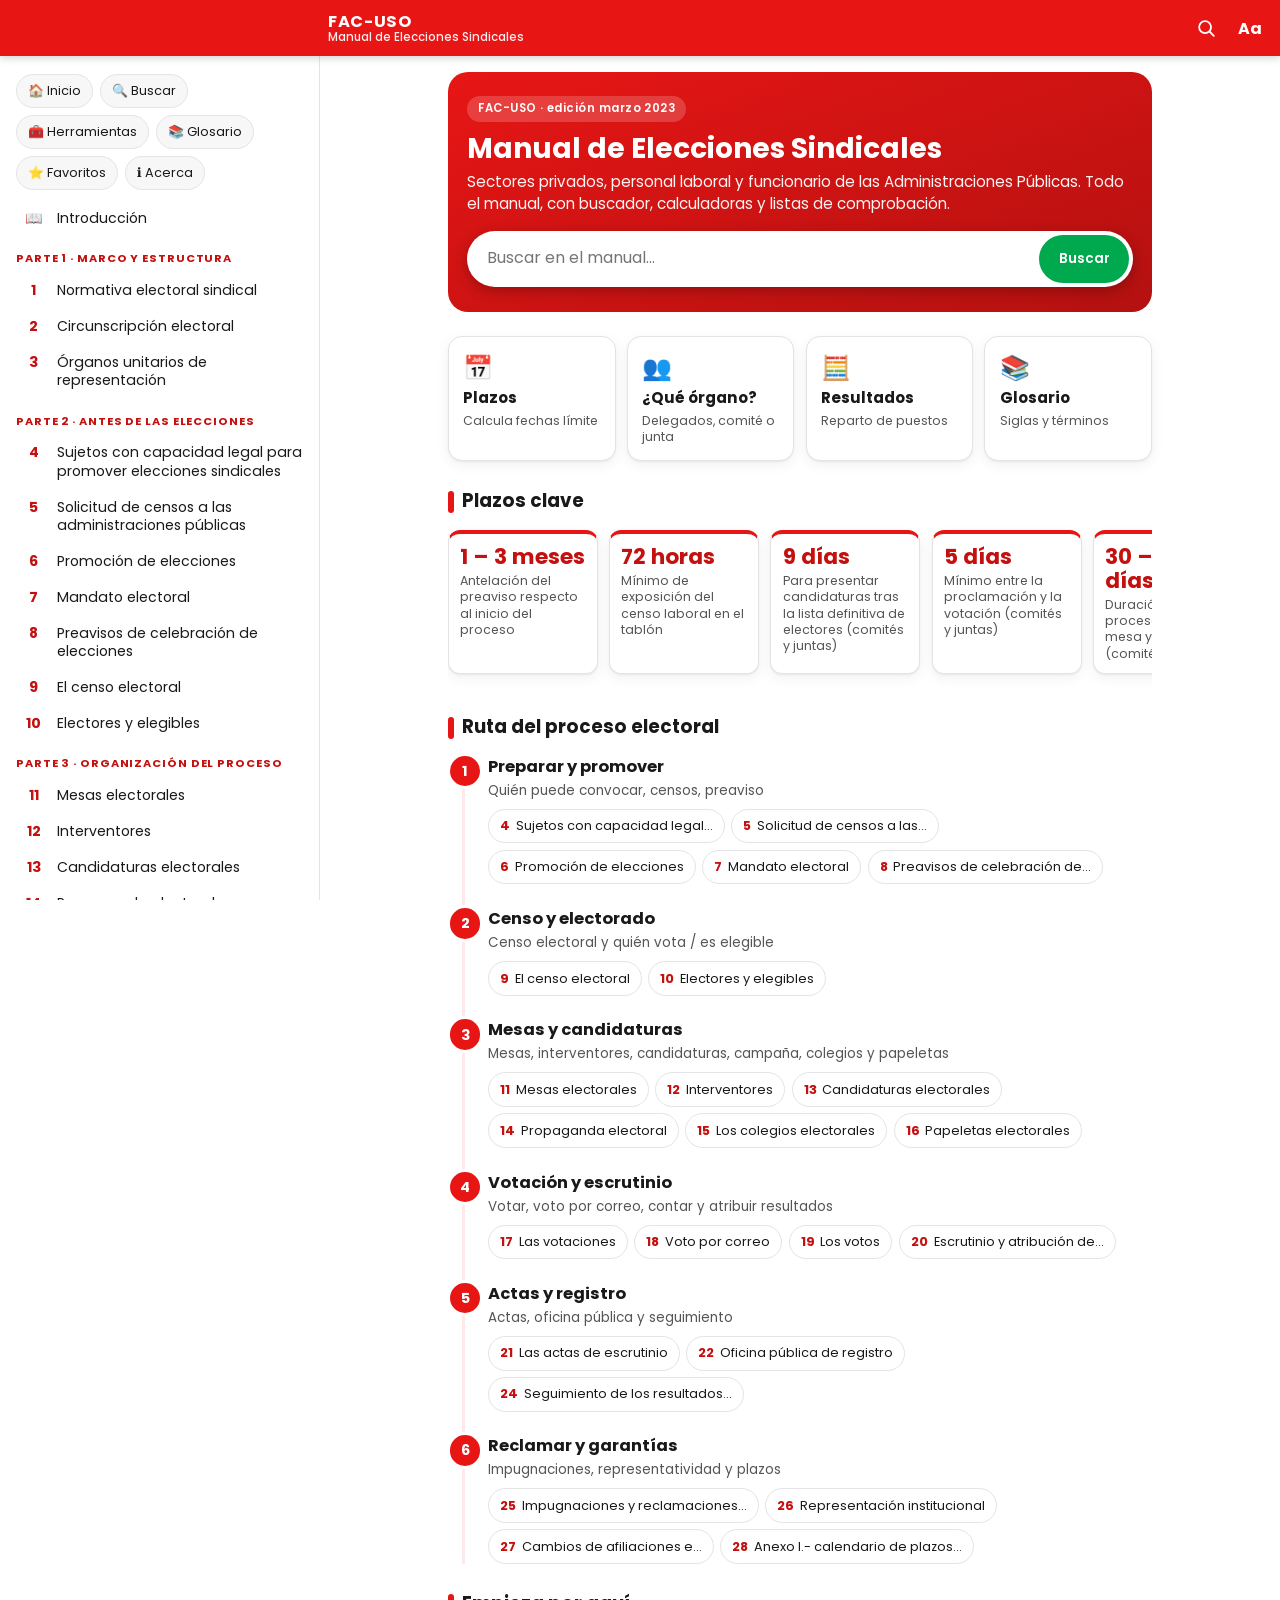
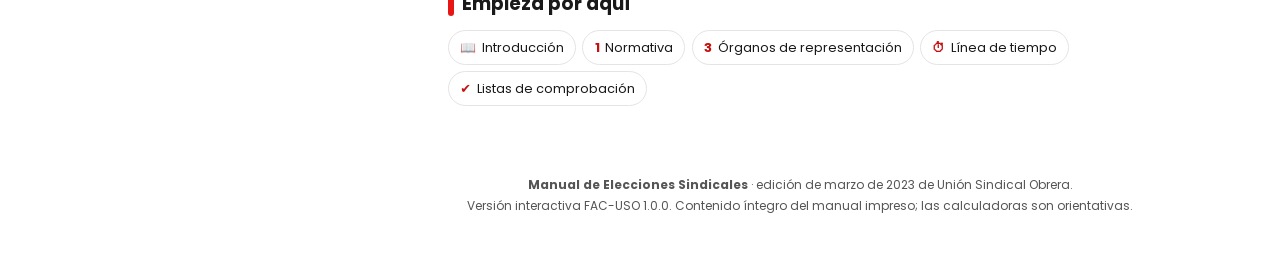
==== docs/index.html @ 2c82633e "Manual interactivo de elecciones sindicales (FAC-USO) Versión web móvil-primero y sin conexión del m" ====
<!doctype html>
<html lang="es" data-tema="auto">
<head>
<meta charset="utf-8">
<meta name="viewport" content="width=device-width, initial-scale=1, viewport-fit=cover">
<title>Manual de Elecciones Sindicales · FAC-USO</title>
<meta name="description" content="Manual interactivo de elecciones sindicales (sector privado, personal laboral y funcionario): consulta, buscador, calculadoras de plazos y de resultados.">
<meta name="theme-color" content="#E71615">
<link rel="manifest" href="manifest.webmanifest"><link rel="icon" href="icons/icono-192.png"><link rel="apple-touch-icon" href="icons/icono-192.png">
<link rel="stylesheet" href="assets/estilos.css">
</head>
<body data-colectivo="todos">
<a class="saltar" href="#principal">Saltar al contenido</a>
<div id="progreso" aria-hidden="true"></div>

<header id="barra">
  <button id="b-menu" class="ib" aria-label="Abrir índice" aria-expanded="false">
    <svg viewBox="0 0 24 24" width="24" height="24" aria-hidden="true"><path d="M4 6h16M4 12h16M4 18h16" stroke="currentColor" stroke-width="2" stroke-linecap="round" fill="none"/></svg>
  </button>
  <a id="marca" href="#/" aria-label="Inicio">
    <span class="marca-fac">FAC-USO</span>
    <span class="marca-t">Manual de Elecciones Sindicales</span>
  </a>
  <div class="barra-acc">
    <button id="b-buscar" class="ib" aria-label="Buscar"><svg viewBox="0 0 24 24" width="22" height="22" aria-hidden="true"><circle cx="11" cy="11" r="6.5" stroke="currentColor" stroke-width="2" fill="none"/><path d="M16 16l4.5 4.5" stroke="currentColor" stroke-width="2" stroke-linecap="round"/></svg></button>
    <button id="b-ajustes" class="ib" aria-label="Ajustes de lectura" aria-expanded="false"><span class="aa">Aa</span></button>
  </div>
</header>

<div id="ajustes" class="panel-aj" hidden>
  <div class="fila"><span>Tamaño de letra</span>
    <div class="grupo"><button id="a-menos" aria-label="Reducir letra">A−</button><button id="a-mas" aria-label="Aumentar letra">A+</button></div></div>
  <div class="fila"><span>Tema</span>
    <div class="grupo" role="group" aria-label="Tema">
      <button data-tema="auto">Auto</button><button data-tema="claro">Claro</button><button data-tema="oscuro">Oscuro</button></div></div>
  <div class="fila"><span>Mi colectivo</span>
    <div class="grupo col" role="group" aria-label="Colectivo">
      <button data-col="todos">Todos</button><button data-col="priv">Empresa y laboral</button><button data-col="pub">Funcionariado</button></div></div>
  <p class="nota-aj">El filtro de colectivo es orientativo: oculta los apartados marcados expresamente para el otro colectivo.</p>
</div>

<div id="velo" hidden></div>
<nav id="menu" aria-label="Índice del manual"><div id="menu-int"></div></nav>

<main id="principal" tabindex="-1">
  <div id="aviso-filtro" class="aviso-filtro" hidden></div>
  <section class="vista" id="v-inicio" hidden></section>
  <section class="vista" id="v-indice" hidden></section>
  <section class="vista" id="v-herramientas" hidden></section>
  <section class="vista" id="v-buscar" hidden></section>
  <section class="vista" id="v-favoritos" hidden></section>
  <section class="vista" id="v-glosario" hidden></section>
  <section class="vista" id="v-acerca" hidden>
    <div class="vista-cab"><h1>Acerca del manual</h1></div>
    <div class="caja creditos"><h1>Créditos</h1>
<p><strong>Manual de Elecciones Sindicales</strong> — Sectores privados, personal laboral y funcionario de las Administraciones Públicas.</p>
<p><strong>Edita:</strong> Unión Sindical Obrera · C/ Príncipe de Vergara, 13 - 7º · 28001 Madrid · uso@uso.es · elecciones@uso.es</p>
<p><strong>Elaborado por:</strong> Asesoría Jurídica Confederal, Oficina Electoral Confederal y Secretaría de Acción Sindical y Empleo.</p>
<p><strong>Diseño y maquetación:</strong> Maite Rozas Rodríguez.</p>
<p><strong>Impresión:</strong> © 2VF Publicidad, 1995 - 2023 · 918 084 000 · Juan de la Cierva, 2 (Nave 17) · P. I. Rompecubas · 28341 Valdemoro (Madrid)</p>
<p><strong>ISBN:</strong> 978-84-09-13293-5 · Marzo 2023 · www.uso.es</p>
</div>
    <div id="acerca-extra"></div>
  </section>
  <div id="v-capitulos">
<article class="cap" id="c-0" data-cap="0" hidden>
<header class="cap-cab"><div class="cap-num" aria-hidden="true">★</div><div><p class="cap-parte" data-parte></p><h1 class="cap-titulo" id="t-0" tabindex="-1">Introducción</h1></div></header>
<div class="cap-cuerpo">

<p>Las elecciones sindicales son un objetivo prioritario que, junto con la tensión afiliativa, suponen la base de la acción sindical, la estructura y la fundamentación de nuestro modelo sindical. El derecho básico de la participación de los trabajadores y las trabajadoras en la empresa o en la administración, a través de la representación unitaria (delegados y delegadas de personal) y de la presencia de órganos representativos del conjunto de los trabajadores, elegidos mediante un procedimiento democrático y con sufragio libre, forma parte indisoluble del contenido esencial de la libertad sindical reconocida por nuestro ordenamiento jurídico.</p>
<p>Es fundamental no olvidar que, aunque sea un derecho básico, es también un logro reciente conseguido tras múltiples luchas y costes laborales, personales, económicos y sociales. Por desgracia, los retrocesos en derechos laborales y sociales sufridos en los últimos años, nos deben servir de aprendizaje para no concebir los que tenemos como dados sino que hay que luchar por ellos día tras día. Por ello, hoy más que nunca hay que animar a la participación en las elecciones sindicales a los compañeros y compañeras, para reforzar la lucha colectiva por los derechos laborales de todos y todas.</p>
<p>Desde USO continuamos denunciando las deficiencias en la normativa en materia de elecciones sindicales, que favorece a unos sindicatos en perjuicio del resto de organizaciones, entre ellas USO, y que impide la participación en igualdad de condiciones en los procesos electorales. Hay que recordar, que el origen de esta situación es el sistema de representación sindical que estableció la Ley Orgánica 11/1985, de 2 de Agosto, de Libertad Sindical. Esta ley favorece a los dos sindicatos mayoritarios a nivel estatal (CC.OO. y UGT) y a los sindicatos de ámbito exclusivamente autonómico (CIG y ELA), otorgándoles una serie de prerrogativas y privilegios, tanto en el ámbito de la participación institucional como en los aspectos relativos a la negociación colectiva y a la promoción electoral, en claro detrimento de otras organizaciones sindicales, como la Unión Sindical Obrera.</p>
<p>Ante esta situación objetiva de evidente desigualdad, nuestro esfuerzo y trabajo debe estar orientado a conseguir mayores cotas de representación, demostrando a los trabajadores y trabajadoras que otro modelo sindical existe y es posible día a día gracias a su participación y compromiso formando parte de las candidaturas de USO.</p>
<p>En nuestra actuación, además de intentar conseguir el mayor número de delegados para incrementar legítimamente la fuerza y representatividad del sindicato, es imprescindible que afrontemos las elecciones con el mayor grado de responsabilidad y limpieza, dejando claro que USO no respalda, ni consiente, el fraude electoral: el único responsable de cualquier irregularidad o fraude es la persona que lo comete y no puede hacerlo en nombre de USO.</p>
<p>El presente manual, elaborado por la Secretaría de Acción Sindical y Empleo, la Oficina Electoral Confederal y la Asesoría Jurídica Confederal, integra en un solo documento la normativa que regula el desarrollo del proceso de elecciones sindicales para trabajadores y trabajadoras del sector privado y del sector público, aunque el grueso de estos últimos -personal funcionario y estatutario- estén afectados por una normativa específica. Nuestra intención es que sea una herramienta práctica de formación y consulta para que los compañeros y compañeras que vayan a participar en los procesos electorales como agentes electorales, lo hagan con las máximas garantías. Además de este manual, tienen a su disposición las herramientas de la app de USO así como los formularios de apoyo y recopilación de jurisprudencia que pueden encontrar en la web confederal, junto a las circulares y el asesoramiento que facilita la Oficina Electoral Confederal.</p>

</div></article>
<article class="cap" id="c-1" data-cap="1" hidden>
<header class="cap-cab"><div class="cap-num" aria-hidden="true">1</div><div><p class="cap-parte" data-parte></p><h1 class="cap-titulo" id="t-1" tabindex="-1">Normativa electoral sindical</h1></div></header>
<div class="cap-cuerpo">

<h2 id="s-1-1">1.1. La normativa electoral sindical se basa en los siguientes textos legales:</h2>
<h3 data-aud="priv">A) Sectores privados y personal laboral de las administraciones públicas</h3>
<ul data-aud="priv">
<li>
<p>Real Decreto Legislativo 2/2015, de 23 de octubre, por el que se aprueba el texto refundido de la Ley del Estatuto de los Trabajadores. (E.T.)</p>
</li>
<li>
<p>Ley 36/2011, de 10 de octubre, Ley Reguladora de la Jurisdicción Social (L.R.J.S.)</p>
</li>
<li>
<p>Ley Orgánica 11/1985 de 2 de agosto de Libertad Sindical, texto consolidado el 28 de Julio de 2011 (L.O.L.S.)</p>
</li>
<li>
<p>Real Decreto 1844/1994, de 9 de septiembre. Reglamento de Elecciones a Órganos de Representación de los Trabajadores en la Empresa.</p>
</li>
<li>
<p>Ley Orgánica 5/1985, de 19 de junio de Régimen Electoral General (esta ley se aplica con carácter supletorio).</p>
</li>
<li>
<p>Además para el personal laboral en las Administraciones Públicas:</p>
<ul>
<li>
<p>RD-Legislativo 5/2015, de 30 de octubre, Texto Refundido de la Ley del Estatuto Básico del Empleado Público (T.R.E.B.E.P.).</p>
</li>
<li>
<p>Real Decreto 1846/1994, de 9 de septiembre, por el que se aprueba el Reglamento de elecciones a órganos de representación del personal al servicio de la Administración General del Estado</p>
</li>
<li>
<p>Real Decreto-ley 20/2012, de 13 de julio, de medidas para garantizar la estabilidad presupuestaria y de fomento de la competitividad.</p>
</li>
<li>
<p>Ley 9/1987, de 12 de junio, de Órganos de Representación, Determinación de las condiciones trabajo y Participación del personal al servicio de las Administraciones Públicas ( Artículo 7).</p>
</li>
<li>
<p>Resolución de 22 de enero de 2021, de la Secretaría General de Función Pública, por la que se aprueba y publica el Acuerdo de las Mesas Generales de Negociación de la Administración General del Estado de 16 de diciembre de 2020, por el que se modifica el Acuerdo de 30 de mayo de 2017, sobre asignación de recursos y racionalización de las estructuras de negociación y participación. Este Acuerdo se complementa con el Acuerdo de la Comisión de Seguimiento de 20 de abril de 2022, por el que se adecúa a la nueva reestructuración ministerial, publicado en el BOE el 31 de mayo de 2022.</p>
</li>
</ul>
</li>
</ul>
<h3 data-aud="pub">B) Personal funcionario y estatutario</h3>
<ul data-aud="pub">
<li>
<p>RD-Legislativo 5/2015, de 30 de octubre, Texto Refundido de la Ley del Estatuto Básico del Empleado Público: Fundamentalmente, artículos 39 a 44, Disposición Transitoria Quinta, y Disposición Derogatoria Única. c).</p>
</li>
<li>
<p>Real Decreto-ley 20/2012, de 13 de julio, de medidas para garantizar la estabilidad presupuestaria y de fomento de la competitividad (BOE 14 julio 2012): Artículos 12 y 13, y Disposición Derogatoria Única. 4.b)., modificado por RD-Ley 1/2015, de 27 de febrero (art. 6 modifica el citado art. 12). El TREBEP deroga el apartado 1 del art. 13 del RDL 2012.</p>
</li>
<li>
<p>Ley 9/1987, de 12 de junio, de Órganos de Representación, Determinación de las condiciones trabajo y Participación del personal al servicio de las Administraciones Públicas (BOE 17 junio 1987), modificada por Leyes 7/1990, de 19 de julio (BOE 20 julio 1990), 18/1994, de 30 de junio (BOE 1 julio 1994), y 21/2006, de 20 de junio (BOE 21 junio 2006):</p>
</li>
</ul>
<p data-aud="pub">Artículos vigentes*: 7.3, 7.4, 7.5, 13.2, 13.3, 13.4, 13.5, 13.6, 15, 16, 17, 18, 19, 20, 21, 25, 26, 27, 28 y 29.</p>
<p data-aud="pub">* La Ley 7/2007 (EBEP) derogó la Ley 9/1987, excepto el art. 7, y los artículos 13.2, 13.3, 13.4, 13.5, 13.6, 15, 16, 17, 18, 19, 20, 21, 25, 26, 27, 28 y 29 que se mantienen con carácter de normativa básica en tanto se determine el procedimiento electoral previsto. (Disposición Derogatoria Única. c), en relación con la Disposición Transitoria Quinta, del EBEP). Posteriormente, el RDL 20/2012 (Disposición Derogatoria Única. 4.b), deroga los apartados 1 y 1 y 2 del art. 7 de la Ley 9/1987.</p>
<ul data-aud="pub">
<li>
<p>Resolución de 22 de enero de 2021, de la Secretaría General de Función Pública, por la que se aprueba y publica el Acuerdo de las Mesas Generales de Negociación de la Administración General del Estado de 16 de diciembre de 2020, por el que se modifica el Acuerdo de 30 de mayo de 2017, sobre asignación de recursos y racionalización de las estructuras de negociación y participación. Este Acuerdo se complementa con el Acuerdo de la Comisión de Seguimiento de 20 de abril de 2022, por el que se adecúa a la nueva reestructuración ministerial, publicado en el BOE el 31 de mayo de 2022</p>
</li>
<li>
<p>Real Decreto 1846/1994, de 9 de septiembre, por el que se aprueba el Reglamento de elecciones a órganos de representación del personal al servicio de la Administración General del Estado (BOE 13 septiembre 1994).</p>
</li>
<li>
<p>Orden de 16 de julio de 1998, del Ministerio de Administraciones Públicas, por la que se publican los modelos normalizados de impresos, sobres y papeletas de votación a utilizar en las elecciones a órganos de representación del personal al servicio de las Administración General del Estado (BOE 31 julio de 1998): Modifica y sustituye a la Orden de 27 de julio de 1994, BOE de 8 y 9 de agosto, por la que se regulan, con carácter provisional, los modelos de papeletas de votación, sobres e impresos para las elecciones a órganos de representación del Personal al servicio de la Administración del Estado.</p>
</li>
<li>
<p>Resolución de 21 de agosto de 1998, de la Secretaría de Estado para la Administración Pública, por la que se publican en las restantes lenguas del Estado distintas al castellano los modelos de las papeletas de votación, sobres e impresos electorales para las elecciones a órganos de representación del personal al servicio de la Administración General del Estado (BOE 4 septiembre 1998).</p>
</li>
<li>
<p>Ley Orgánica 11/1985, de 2 de agosto, de Libertad Sindical, texto consolidado el 28 de Julio de 2011.</p>
</li>
<li>
<p>Ley 36/2011, de 10 de Octubre, Ley Reguladora de la Jurisdicción Social (L.R.J.S.)</p>
</li>
<li>
<p>Ley Orgánica 5/1985, de 19 de junio, del Régimen Electoral General (esta Ley se aplica con carácter supletorio).</p>
</li>
</ul>
<h2 data-aud="pub" id="s-1-2">1.2. Regulación actual del procedimiento electoral en administración pública</h2>
<p data-aud="pub">El Estatuto Básico del Empleado Público dispone la aprobación de un reglamento que determine el procedimiento para la elección de las juntas de personal y para la elección de delegados y delegadas de personal, teniendo en cuenta los siguientes criterios generales:</p>
<ul data-aud="pub">
<li>
<p>La elección se realizará mediante sufragio personal, directo, libre y secreto que podrá emitirse por correo o por otros medios telemáticos.</p>
</li>
<li>
<p>Serán electores y elegibles los funcionarios y funcionarias que se encuentren en la situación de servicio activo. No tendrán la consideración de electores ni elegibles los funcionarios y funcionarias que ocupen puestos cuyo nombramiento se efectúe a través de Real Decreto o por Decreto de los Consejos de Gobierno de las comunidades autónomas y de las ciudades de Ceuta y Melilla.</p>
</li>
<li>
<p>Podrán presentar candidaturas las organizaciones sindicales legalmente constituidas o las coaliciones de éstas, y los grupos de electores de una misma unidad electoral, siempre que el número de ellos sea equivalente, al menos, al triple de los miembros a elegir.</p>
</li>
<li>
<p>Las Juntas de Personal se elegirán mediante listas cerradas a través de un sistema proporcional corregido, y los delegados y delegadas de personal mediante listas abiertas y sistema mayoritario.</p>
</li>
<li>
<p>Los órganos electorales serán las mesas electorales que se constituyan para la dirección y desarrollo del procedimiento electoral y las oficinas públicas permanentes para el cómputo y certificación de resultados reguladas en la normativa laboral.</p>
</li>
<li>
<p>Las impugnaciones se tramitarán conforme a un procedimiento arbitral, excepto las reclamaciones contra las denegaciones de inscripción de actas electorales que podrán plantearse directamente ante la jurisdicción social.</p>
</li>
</ul>
<p class="ref-bloque" data-aud="pub"><span class="ref">(Art. 44 del TREBEP).</span></p>
<p data-aud="pub">En tanto se determine el procedimiento electoral general previsto, se mantendrán con carácter de normativa básica los siguientes artículos de la ley 9/1987, de 12 de junio, de órganos de representación, determinación de las condiciones de trabajo y participación del personal al servicio de las administraciones públicas: 7.3, 7.4, 7.5, 13.2, 13.3, 13.4, 13.5, 13.6, 15, 16, 17, 18, 19, 20, 21, 25, 26, 27, 28 y 29.</p>
<p class="ref-bloque" data-aud="pub"><span class="ref">(Disposición Transitoria Quinta del EBEP, en concordancia con la Disposición Derogatoria Única , c).</span></p>
<p data-aud="pub"><span class="rojo"><strong>NOTA:</strong></span> Dado que el procedimiento electoral previsto por el EBEP todavía no ha sido objeto de desarrollo reglamentario, actualmente debe estarse a lo establecido en los citados preceptos de la Ley 9/1987.</p>

</div></article>
<article class="cap" id="c-2" data-cap="2" hidden>
<header class="cap-cab"><div class="cap-num" aria-hidden="true">2</div><div><p class="cap-parte" data-parte></p><h1 class="cap-titulo" id="t-2" tabindex="-1">Circunscripción electoral</h1></div></header>
<div class="cap-cuerpo">

<p>La determinación de la circunscripción electoral sindical es la siguiente:</p>
<h2 id="s-2-1">2.1. Centro de trabajo</h2>
<ul>
<li>Es la <strong>unidad electoral básica</strong> , alrededor de la cual se estructuran las elecciones a representantes de los trabajadores y trabajadoras (RLT). Se define como una unidad productiva o de servicios con organización específica que está registrada a efectos laborales.</li>
</ul>
<p>En el caso de que existan varios centros de trabajo de una misma empresa, éstos deberán ser identificados a través del número patronal de inscripción a la Seguridad Social o bien por el Número de Identificación Fiscal.</p>
<h2 data-aud="priv" id="s-2-2">2.2. De la empresa</h2>
<p data-aud="priv">Cuando solamente exista un centro de trabajo.</p>
<h2 id="s-2-3">2.3. Agrupación de centros de trabajo</h2>
<p>Cuando la misma empresa disponga, en la misma provincia o en municipios limítrofes, de dos o más centros de trabajo:</p>
<ul>
<li>
<p>Si el censo de cada centro de trabajo <strong>no alcanza las 50 personas trabajadoras,</strong> pero que en su conjunto lo suman, se constituirá un comité de empresa conjunto.</p>
<ul>
<li>Si <strong>unos centros tienen cincuenta personas trabajadoras y otros de la misma provincia no,</strong> en los primeros se constituirán comités de empresa propios y con todos los segundos se constituirá otro distinto.</li>
</ul>
</li>
</ul>
<p class="ref-bloque"><span class="ref">(Art. 63.2 E.T.)</span></p>
<h2 data-aud="priv" id="s-2-4">2.4.- Centro de trabajo en las administraciones públicas para el personal laboral (unidades electorales)</h2>
<p data-aud="pub">En las Administraciones públicas constituirán un único centro de trabajo todos los establecimientos dependientes del Departamento u Organismo del que se trate, que radiquen en una misma provincia, siempre que los trabajadores afectados se encuentren incluidos en el ámbito de aplicación de un mismo convenio.</p>
<p class="ref-bloque" data-aud="priv"><span class="ref">(Disposición Adicional Tercera del Real Decreto 1844/94)</span></p>
<p data-aud="priv">El establecimiento de las unidades electorales se regulará por el Estado y por cada comunidad autónoma dentro del ámbito de sus competencias legislativas. Previo acuerdo con las organizaciones sindicales legitimadas en los artículos 6 y 7 de la Ley Orgánica 11/1985, de 2 de agosto, de Libertad Sindical, los órganos de gobierno de las Administraciones públicas podrán modificar o establecer unidades electorales en razón del número y peculiaridades de sus colectivos, adecuando la configuración de las mismas a las estructuras administrativas o a los ámbitos de negociación constituidos o que se constituyan.</p>
<p class="ref-bloque" data-aud="priv"><span class="ref">(Art. 39.4 T.R.E.B.E.P.)</span></p>
<p data-aud="priv">En las elecciones a representantes del personal laboral en el ámbito de la Administración General del Estado y de la Administración de Justicia, no transferida, constituirá un único centro de trabajo:</p>
<p data-aud="priv">a) La totalidad de las unidades o establecimientos de cada Departamento Ministerial, incluidos en ellos los correspondientes a sus Organismos Autónomos, entidades gestoras y servicios comunes de la Administración de la Seguridad Social y todos sus servicios provinciales, en Madrid.</p>
<p data-aud="priv">b) La totalidad de las unidades o establecimientos en la provincia de Madrid de cada una de las Agencias comprendidas en el ámbito de aplicación de la Ley 28/2006, organismos o entes públicos no incluidos en la letra anterior y las dependientes de la Administración de Justicia.</p>
<p data-aud="priv">c) La totalidad de las unidades o establecimientos al servicio de la Administración General del Estado, sus Organismos Autónomos, Entidades gestoras, servicios comunes de la Administración de la Seguridad Social y Agencias comprendidas en el ámbito de aplicación de la Ley 28/2006 que radiquen en una misma provincia, excluida la de Madrid, o en la ciudades de Ceuta y de Melilla. Se incluirán en este apartado las unidades y establecimientos dependientes de la Administración de Justicia.</p>
<p data-aud="priv">d) Constituirá, igualmente un único centro de trabajo la totalidad de los establecimientos de cada ente u organismo público no incluido en las letras anteriores, radicados en una misma provincia o en las ciudades de Ceuta y Melilla.</p>
<p class="ref-bloque" data-aud="priv"><span class="ref">(Artículo 12.4 del Real Decreto-ley 20/2012, de 13 de julio, de medidas para garantizar la estabilidad presupuestaria y de fomento de la competitividad, modificado por la Ley 25/2015, de 28 de julio.)</span></p>
<p data-aud="priv">En las elecciones a representantes de personal laboral al servicio de la Administración de la distintas comunidades autónomas y en los entes locales, resulta de aplicación lo dispuesto en el apartado unidades electorales en las comunidades autónomas y en la administración local referente al personal funcionario y estatutario.</p>
<h2 data-aud="pub" id="s-2-5">2.5.-Centro de trabajo (unidades electorales) en las administraciones públicas para el personal funcionario</h2>
<h3 data-aud="pub">En la administración del Estado</h3>
<p data-aud="pub">a) Una por cada uno de los Departamentos ministeriales incluidos en ellos, sus Organismos Autónomos, Entidades gestoras y servicios comunes de la Administración de la Seguridad Social y todos los servicios provinciales de Madrid.</p>
<p data-aud="pub">b) Una por cada Agencia, ente público u organismo no incluido en el apartado anterior, para todos los servicios que tenga en la provincia de Madrid.</p>
<p data-aud="pub">c) Una en cada provincia, excluida la de Madrid, y en las ciudades de Ceuta y de Melilla, en la Delegación o Subdelegación de Gobierno, en la que se incluirán los Organismos Autónomos, Agencias comprendidas en el ámbito de aplicación de la Ley 28/2006, de 18 de julio ( RCL 2006, 1443 ) , las Entidades gestoras y servicios comunes de la Administración de la Seguridad Social y las unidades administrativas y servicios provinciales de todos los Departamentos Ministeriales en una misma provincia, incluidos los funcionarios civiles que presten servicios en la Administración militar.</p>
<p data-aud="pub">d) Una para cada ente u organismo público, no incluido en el apartado anterior, para todos los servicios que tenga en una misma provincia o en las ciudades de Ceuta y Melilla.</p>
<p data-aud="pub">e) Una para los funcionarios destinados en las misiones diplomáticas en cada país, representaciones permanentes, oficinas consulares e instituciones y servicios de la Administración del Estado en el extranjero.</p>
<p data-aud="pub">f) Una en cada provincia y en las ciudades de Ceuta y de Melilla, para el personal estatutario de los servicios públicos de salud.</p>
<p data-aud="pub">g) Una para el personal docente de los centros públicos no universitarios, en cada una de las ciudades de Ceuta y Melilla.</p>
<p data-aud="pub">Aquellas Unidades Electorales a que se refiere el apartado anterior, con excepción de las referidas en la letra d), que no alcancen el mínimo de 50 funcionarios, éstos ejercerán su representación en la Junta de Personal del Departamento al que estuviera adscrito el Organismo o Unidad administrativa de que se trate.</p>
<p data-aud="pub">Las Unidades Electorales provinciales previstas en la letra d) que no alcancen el mínimo de 50 funcionarios, éstos ejercerán su representación en la Junta de Personal de Madrid del Organismo o Ente público que corresponda.</p>
<p data-aud="pub">En la Administración de Justicia, se elegirá una Junta de Personal en cada provincia, y en las ciudades de Ceuta y de Melilla, para todo el personal funcionario a su servicio. Además de las anteriores, en Madrid se elegirá otra Junta de personal para el personal adscrito a los órganos centrales de la Administración de Justicia.</p>
<p data-aud="pub">(Artº. 12.1 del RDL 20/2012, de 13 de julio, de medidas para garantizar la estabilidad presupuestaria y de fomento de la competitividad, modificado por el art. 6 del Real Decreto-Ley 1/2015, de 27 de febrero, sobre Ordenación Económica y Social.- Mecanismo de segunda oportunidad, reducción de carga financiera y otras medidas de orden social, en concordancia con la Ley 25/2015, de 28 de julio).</p>
<h3 data-aud="pub">En las comunidades autónomas</h3>
<p data-aud="pub"><strong>En las CC.AA. pluriprovinciales:</strong></p>
<ul data-aud="pub">
<li>
<p>Una junta en los servicios centrales de cada una de ellas.</p>
</li>
<li>
<p>Una junta en cada provincia para los funcionarios destinados a ellas.</p>
</li>
</ul>
<p data-aud="pub"><strong>En las CC.AA. uniprovinciales:</strong></p>
<ul data-aud="pub">
<li>Una junta para todos los funcionarios destinados en ellas.</li>
</ul>
<p data-aud="pub">Otras juntas de personal:</p>
<ul data-aud="pub">
<li>
<p>Una Junta en cada provincia para el personal docente de los centros públicos no universitarios, cuando estén transferidos los servicios a la comunidad.</p>
</li>
<li>
<p>Una junta en cada área de salud para los funcionarios y funcionarias de instituciones sanitarias públicas dependientes de la comunidad autónoma.</p>
</li>
<li>
<p>Una junta en cada Universidad dependiente de la comunidad, para el personal docente y otra para el personal de administración y servicios.</p>
</li>
<li>
<p>Una junta para cada organismo autónomo, si el censo de funcionarios y funcionarias alcanza los 150. De lo contrario, ejercerán su representación a través de las juntas de personal de los servicios centrales o provinciales de cada comunidad.</p>
</li>
</ul>
<p class="ref-bloque" data-aud="pub"><span class="ref">(Artº. 7.3 de la Ley 9/1987).</span></p>
<h3 data-aud="pub">En la administración local</h3>
<ul data-aud="pub">
<li>
<p>Una junta en cada ayuntamiento (siempre que supere los 50 funcionarios y funcionarias).</p>
</li>
<li>
<p>Una junta en cada Diputación Provincial.</p>
</li>
<li>
<p>Una junta en cada Cabildo, Consejo Insular y demás entidades locales.</p>
</li>
</ul>
<p class="ref-bloque" data-aud="pub"><span class="ref">(Art. 7.4 de la Ley 9/87).</span></p>
<aside class="callout callout-nota" data-aud="pub"><div class="callout-head"><span aria-hidden="true" class="callout-ico">📌</span><span class="callout-title">Nota muy importante</span></div><div class="callout-body">
<p>Dispone el artº. 39.4 del EBEP que <em>“el establecimiento de las unidades electorales se regulará por el Estado y por cada Comunidad Autónoma dentro del ámbito de sus competencias legislativas.</em> Previo acuerdo con las organizaciones sindicales legitimadas en los artículos 6 y 7 de la Ley Orgánica 11/1985, de 2 de agosto, de Libertad Sindical, los órganos de gobierno de las Administraciones públicas podrán modificar o establecer unidades electorales (…)”.</p>
<p>En cumplimiento de lo anterior, el RDL 20/2012, de 13 de julio, en su art. 12.1, modificado por el art. 6 RDL 1/2015, de 27 de febrero, en relación con la Ley 25/2015, de 28 de julio, establece una nueva configuración de las unidades electorales en la administración general del estado, que sustituye a la contenida en el artº. 7, apartados 1 y 2, de la Ley 9/87.</p>
<p>Producirá efectos al producirse el vencimiento de los mandatos electorales actualmente en vigor.</p>
<p>En todo caso, las nuevas unidades electorales entrarán en vigor a partir del 1 de marzo de 2015, fecha en la que todos los mandatos en vigor o prorrogados se extinguirán como consecuencia de la elección de los nuevos órganos de representación, elección que deberá producirse en el plazo de 10 meses desde la fecha indicada.</p>
<p class="ref-bloque"><span class="ref">(Art. 12, apartados 5 y 6 del RDL 20/2012, modificado por RDL 1/2015 en concordancia con la Ley 25/2015, de 28 de julio).</span></p>
<p><strong>Quedan expresamente derogados los apartados 1 y 2 del artículo 7 de la Ley 9/1987.</strong></p>
<p class="ref-bloque"><span class="ref">(Disposición Derogatoria Única. 4.b) del RDL 20/2012).</span></p>
<p>Por su parte y en concordancia con esa nueva regulación de las unidades electorales en la Administración General del Estado, hemos de tener en cuenta el Acuerdo de las Mesas Generales de Negociación de la Administración General del Estado de 16 de diciembre de 2020, por el que se modifica el Acuerdo de Mesa General de Negociación de la Administración General del Estado de 30 de mayo de 2017 sobre asignación de recursos y racionalización de las estructuras de negociación y participación.</p>
</div></aside>
<aside class="callout callout-importante" data-aud="pub"><div class="callout-head"><span aria-hidden="true" class="callout-ico">⚠️</span><span class="callout-title">Importante</span></div><div class="callout-body">
<p>En el ANEXO I del citado Acuerdo de Mesa General de Negociación de la Administración General del Estado de 16 de diciembre de 2020, se establece la Relación de los Ministerios y Organismos incluidos en su ámbito de aplicación (Administración General del Estado).</p>
<p>En cuanto a las <strong>unidades electorales en las comunidades autónomas y en la administración local:</strong></p>
<p>El EBEP deja <strong>vigente</strong> el artº 7 de la Ley 9/87, sin que haya existido derogación posterior de los <strong>apartados 3</strong> (Unidades Electorales en las CC.AA.) y 4 (Unidades Electorales en la Administración Local) <strong>del citado artículo 7.</strong></p>
<p class="ref-bloque"><span class="ref">(Disposición Derogatoria Única. c) del EBEP)</span></p>
<p>No obstante, ya hemos visto que el EBEP remite a la legislación de las comunidades autónomas, el establecimiento de las unidades electorales.</p>
<p>Además, previo acuerdo con las organizaciones sindicales legitimadas en los artículos 6 y 7 de la Ley Orgánica de Libertad Sindical, los órganos de gobierno de las Administraciones públicas podrán modificar o establecer unidades electorales en razón del número y peculiaridades de sus colectivos, adecuando la configuración de las mismas a las estructuras administrativas o a los ámbitos de negociación constituidos o que se constituyan.</p>
<p class="ref-bloque"><span class="ref">(Artº. 39.4 del TREBEP)</span></p>
</div></aside>
<p data-aud="pub">En consecuencia podemos concluir que, en defecto de regulación autonómica y en ausencia de acuerdo, deberá aplicarse lo dispuesto en los vigentes apartados 3 (Unidades Electorales en las CC.AA.) y 4 (Unidades Electorales en la Administración local) del artº. 7 de la Ley 9/87.</p>

</div></article>
<article class="cap" id="c-3" data-cap="3" hidden>
<header class="cap-cab"><div class="cap-num" aria-hidden="true">3</div><div><p class="cap-parte" data-parte></p><h1 class="cap-titulo" id="t-3" tabindex="-1">Órganos unitarios de representación</h1></div></header>
<div class="cap-cuerpo">

<h2 id="s-3-1">3.1. Delegados y delegadas de personal</h2>
<p>Es la representación de las personas trabajadoras en la empresa, centro de trabajo o Administración pública que tenga menos de 50 y más de 10 trabajadores y trabajadoras.</p>
<p>Igualmente podrá haber un delegado o delegada de personal en aquellos centros de trabajo o Administración pública que cuenten entre 6 y 10 personas trabajadoras, si así se decide por mayoría.</p>
<p>Las personas trabajadoras elegirán, mediante sufragio libre, personal, secreto y directo a los delegados y delegadas de personal en la cuantía siguiente:</p>
<div class="tabla"><table>
<thead>
<tr>
<th>Número de personas trabajadoras</th>
<th>Miembros a elegir</th>
</tr>
</thead>
<tbody>
<tr>
<td data-label="Número de personas trabajadoras">De 6 a 30 personas trabajadoras</td>
<td data-label="Miembros a elegir">1 delegado o delegada de personal</td>
</tr>
<tr>
<td data-label="Número de personas trabajadoras">De 31 a 49 personas trabajadoras</td>
<td data-label="Miembros a elegir">3 delegados o delegadas de personal</td>
</tr>
</tbody>
</table></div>
<p>Los delegados y delegadas de personal ejercerán mancomunadamente ante la empresa o Administración pública la representación para la que fueron elegidos, y tendrán las mismas competencias establecidas para los comités de empresa.</p>
<p>Las elecciones para delegados y delegadas se efectuarán en un solo colegio electoral y por el sistema de listas abiertas.</p>
<p class="ref-bloque"><span class="ref">(Art. 62 E.T.)</span></p>
<p>En las unidades electorales donde el número de funcionarios y funcionarias sea igual o superior a 6 e inferior a 50, su representación corresponderá a los delegados y delegadas de personal. Hasta 30 funcionarios y funcionarias se elegirá un delegado o delegada, y de 31 a 49 se elegirán tres, que ejercerán su representación conjunta y mancomunadamente.</p>
<p class="ref-bloque"><span class="ref">(Art. 39.2 del TREBEP)</span></p>
<h2 data-aud="priv" id="s-3-2">3.2. Comités de empresa</h2>
<p data-aud="priv">Es la representación de las personas trabajadoras en la empresa o centro de trabajo cuyo censo sea de 50 o más trabajadores y trabajadoras.</p>
<p data-aud="priv">Es el órgano representativo y colegiado del conjunto de los trabajadores y trabajadoras en la empresa o centro de trabajo para la defensa de sus intereses.</p>
<p data-aud="priv">El censo electoral tiene que distribuirse en dos colegios electorales, uno para técnicos y administrativos y otro para especialistas y no cualificados.</p>
<p data-aud="priv">La elección se efectúa por medio de listas cerradas.</p>
<p data-aud="priv">El procedimiento electoral es común para ambos colegios.</p>
<p data-aud="priv">El número de miembros del comité de empresa se determinará de acuerdo con la siguiente escala:</p>
<div class="tabla"><table data-aud="priv">
<thead>
<tr>
<th>Número de personas trabajadoras</th>
<th>Miembros a elegir</th>
</tr>
</thead>
<tbody>
<tr>
<td data-label="Número de personas trabajadoras">De 50 a 100 personas trabajadoras</td>
<td data-label="Miembros a elegir">5 miembros de comité de empresa</td>
</tr>
<tr>
<td data-label="Número de personas trabajadoras">De 101 a 250 personas trabajadoras</td>
<td data-label="Miembros a elegir">9 miembros de comité de empresa</td>
</tr>
<tr>
<td data-label="Número de personas trabajadoras">De 251 a 500 personas trabajadoras</td>
<td data-label="Miembros a elegir">13 miembros de comité de empresa</td>
</tr>
<tr>
<td data-label="Número de personas trabajadoras">De 501 a 750 personas trabajadoras</td>
<td data-label="Miembros a elegir">17 miembros de comité de empresa</td>
</tr>
<tr>
<td data-label="Número de personas trabajadoras">De 751 a 1.000 personas trabajadoras</td>
<td data-label="Miembros a elegir">21 miembros de comité de empresa</td>
</tr>
</tbody>
</table></div>
<p data-aud="priv"><strong>A partir de 1.001 personas trabajadoras, 2 miembros más por cada 1.000 o fracción, con un máximo de 75 miembros de comité de empresa.</strong></p>
<aside class="callout callout-comentario" data-aud="priv"><div class="callout-head"><span aria-hidden="true" class="callout-ico">💬</span><span class="callout-title">Comentario</span></div><div class="callout-body">
<p>Es importante exigir a la empresa todos los censos de los diferentes centros de trabajo. De esta forma, sabremos con exactitud en qué centros puede haber comité propio y también, sumando el resto, la posibilidad de elegir otros comités.</p>
</div></aside>
<h2 id="s-3-3">3.3. Comités intercentros</h2>
<p>Sólo por convenio colectivo podrá pactarse la constitución y funcionamiento de un comité intercentros con un máximo de 13 miembros, que serán designados de entre los componentes de los distintos comités de centro.</p>
<p>En la constitución del comité intercentros se guardará la proporcionalidad de los sindicatos según los resultados electorales considerados globalmente.</p>
<p>Tales comités intercentros no podrán arrogarse otras funciones que las que expresamente se les conceda en el convenio colectivo en que se acuerde su creación.</p>
<p class="ref-bloque"><span class="ref">(Art. 63.3 E.T.)</span></p>
<aside class="callout callout-comentario"><div class="callout-head"><span aria-hidden="true" class="callout-ico">💬</span><span class="callout-title">Comentario</span></div><div class="callout-body">
<p>La Jurisprudencia mantiene la tesis de aplicación del criterio de proporcionalidad, que puede hacerse bien refiriéndose a la composición del comité de empresa atendiendo al número de sus miembros según su composición sindical, bien en función de los votos obtenidos en las elecciones correspondientes o que su composición guarde la proporcionalidad de los sindicatos según los resultados electorales obtenidos globalmente.</p>
</div></aside>
<h2 data-aud="pub" id="s-3-4">3.4. Juntas de personal</h2>
<p data-aud="pub">Las juntas de personal se constituirán en unidades electorales que cuenten con un censo mínimo de 50 funcionarios y funcionarias.</p>
<p data-aud="pub">Composición: Cada junta de personal se compone de un número de representantes, en función del número de funcionarios de la unidad electoral correspondiente, de acuerdo con la siguiente escala, en coherencia con lo establecido en el Estatuto de los Trabajadores:</p>
<div class="tabla"><table data-aud="pub">
<thead>
<tr>
<th>Número de personas funcionarias</th>
<th>Miembros a elegir</th>
</tr>
</thead>
<tbody>
<tr>
<td data-label="Número de personas funcionarias">De 50 a 100 personas funcionarias</td>
<td data-label="Miembros a elegir">5 miembros de junta de personal</td>
</tr>
<tr>
<td data-label="Número de personas funcionarias">De 101 a 250 personas funcionarias</td>
<td data-label="Miembros a elegir">9 miembros de junta de personal</td>
</tr>
<tr>
<td data-label="Número de personas funcionarias">De 251 a 500 personas funcionarias</td>
<td data-label="Miembros a elegir">13 miembros de junta de personal</td>
</tr>
<tr>
<td data-label="Número de personas funcionarias">De 501 a 750 personas funcionarias</td>
<td data-label="Miembros a elegir">17 miembros de junta de personal</td>
</tr>
<tr>
<td data-label="Número de personas funcionarias">De 751 a 1.000 personas funcionarias</td>
<td data-label="Miembros a elegir">21 miembros de junta de personal</td>
</tr>
</tbody>
</table></div>
<p data-aud="pub"><strong>A partir de 1.001 funcionarios y funcionarias, 2 miembros más por cada 1.000 o fracción, con un máximo de 75 miembros de junta de personal.</strong></p>
<p class="ref-bloque" data-aud="pub"><span class="ref">(Art. 39, apartados 3 y 5, del TREBEP)</span></p>
<p data-aud="pub">Las juntas de personal elegirán de entre sus miembros una presidencia y una secretaría y elaborarán su propio reglamento de procedimiento, que no podrá contravenir lo dispuesto en el presente Estatuto y legislación de desarrollo, remitiendo copia del mismo y de sus modificaciones al órgano u órganos competentes en materia de personal que cada Administración determine. El reglamento y sus modificaciones deberán ser aprobados por los votos favorables de, al menos, dos tercios de sus miembros.</p>
<p class="ref-bloque" data-aud="pub"><span class="ref">(Art. 39.6 del TREBEP)</span></p>

</div></article>
<article class="cap" id="c-4" data-cap="4" hidden>
<header class="cap-cab"><div class="cap-num" aria-hidden="true">4</div><div><p class="cap-parte" data-parte></p><h1 class="cap-titulo" id="t-4" tabindex="-1">Sujetos con capacidad legal para promover elecciones sindicales</h1></div></header>
<div class="cap-cuerpo">

<h2 id="s-4-1">4.1. Promotores de elecciones (presentación de preavisos)</h2>
<p>Los sujetos legalmente capacitados para promover elecciones sindicales en las empresas o centros de trabajo son:</p>
<ul>
<li>
<p>a) Los sindicatos considerados como “más representativos” (Art. 67.1 E.T.).</p>
</li>
<li>
<p>b) Los sindicatos que cuenten con un mínimo del 10% de representantes en la empresa (Art. 67.1 E.T.).</p>
</li>
<li>
<p>c) Los trabajadores y trabajadoras de la empresa o centro de trabajo por acuerdo mayoritario de la plantilla (Art. 67.1 E.T.).</p>
</li>
<li>
<p>d) Los sindicatos que hayan obtenido en un ámbito funcional y geográfico (el de la negociación colectiva) el 10% de representatividad (Art. 7.2 LOLS).</p>
</li>
</ul>
<p>Además, los sindicatos más representativos o representativos, previo acuerdo mayoritario, podrán promover la celebración de elecciones de manera generalizada en uno o varios ámbitos funcionales o territoriales.</p>
<p class="ref-bloque"><span class="ref">(Art. 67.1 E.T.)</span></p>
<p class="ref-bloque"><span class="ref">(Art. 6.3.e); 7.1 y 7.2 LOLS)</span></p>
<p class="ref-bloque"><span class="ref">(Art. 2 R.D. 1844/94)</span></p>
<aside class="callout callout-comentario"><div class="callout-head"><span aria-hidden="true" class="callout-ico">💬</span><span class="callout-title">Comentario</span></div><div class="callout-body">
<p>Hay que prestar la máxima atención sobre todo al último apartado, ya que puede ocurrir, y no sería extraño, que los sindicatos mayoritarios, con exclusión del resto, realizasen convocatorias electorales sindicales, provinciales o autonómicas, en un sólo día.</p>
</div></aside>
<h2 data-aud="pub" id="s-4-2">4.2. Sujetos con capacidad legal para promover elecciones en administración pública</h2>
<p data-aud="pub">Los sujetos legalmente capacitados para promover la celebración de elecciones sindicales a delegados, delegadas de personal y juntas de personal son:</p>
<p data-aud="pub">a) Los sindicatos más representativos a nivel estatal.</p>
<p data-aud="pub">b) Los sindicatos más representativos a nivel de comunidad autónoma, cuando la unidad electoral afectada esté ubicada en su ámbito geográfico.</p>
<p data-aud="pub">c) Los sindicatos que, sin ser más representativos, hayan conseguido al menos el 10 por 100 de los representantes en el conjunto de las Administraciones públicas.</p>
<p data-aud="pub">d) Los sindicatos que hayan obtenido al menos un porcentaje del 10 por 100 en la unidad electoral en la que se pretende promover las elecciones.</p>
<p data-aud="pub">e) Los funcionarios y funcionarias de la unidad electoral, por acuerdo mayoritario.</p>
<p class="ref-bloque" data-aud="pub"><span class="ref">(Art. 43.1 del TREBEP, en concordancia con los arts. 6 y 7 de la L.O. 11/1985, de 2 de agosto, de Libertad Sindical)</span></p>

</div></article>
<article class="cap" id="c-5" data-cap="5" hidden>
<header class="cap-cab"><div class="cap-num" aria-hidden="true">5</div><div><p class="cap-parte" data-parte></p><h1 class="cap-titulo" id="t-5" tabindex="-1">Solicitud de censos a las administraciones públicas</h1></div></header>
<div class="cap-cuerpo">

<h2 data-aud="priv" id="s-5-1">5.1. Solicitud de los datos. Empresas</h2>
<p data-aud="priv">Los sindicatos con capacidad de promoción de elecciones tienen derecho a acceder a los Registros de las Administraciones públicas que contengan datos relativos a la inscripción de empresas, altas y bajas de las personas trabajadoras.</p>
<p data-aud="priv">Las solicitudes se podrán realizar anualmente al Ministerio de Trabajo y Economía Social y a las Delegaciones Provinciales de Trabajo u organismos con competencias transferidas en esta materia en las diferentes comunidades autónomas, que facilitarán, al menos, los siguientes datos:</p>
<ul data-aud="priv">
<li>
<p>Nombre de la empresa o razón social.</p>
</li>
<li>
<p>Domicilio (incluido el código postal).</p>
</li>
<li>
<p>Clasificación empresarial en el CNAE.</p>
</li>
<li>
<p>Código empresarial de cotización a la Seguridad Social.</p>
</li>
<li>
<p>Número de personas trabajadoras en la empresa.</p>
</li>
</ul>
<p data-aud="priv">Estos datos serán facilitados, según deseen las organizaciones sindicales interesadas, bien en soporte documental, informático, telemático o papel.</p>
<p data-aud="priv">Cuando se trate de datos referidos a empresas o centros de trabajo de ámbito exclusivamente provincial o local, estos serán solicitados a las Direcciones Provinciales de la Tesorería General de la Seguridad Social, y cuando se trate de datos de empresas o centros de trabajo de ámbito estatal, o que estén referidas a diversas provincias, estos serán solicitados a los Servicios Centrales de la Tesorería General de la Seguridad Social que tiene su sede en Madrid.</p>
<p class="ref-bloque" data-aud="priv"><span class="ref">(Artículo 67.1 E.T.)</span></p>
<p class="ref-bloque" data-aud="priv"><span class="ref">(Artículo 3 R.D. 1844/94)</span></p>
<h2 data-aud="pub" id="s-5-2">5.2. Solicitud de los datos. Administraciones públicas</h2>
<p data-aud="pub">Los sujetos legitimados para promover elecciones tendrán, a este efecto, derecho a que la Administración pública correspondiente les suministre el censo de personal de las unidades electorales afectadas, distribuido por organismos o centros de trabajo.</p>
<p class="ref-bloque" data-aud="pub"><span class="ref">(Art. 43.2 del TREBEP)</span></p>
<aside class="callout callout-importante" data-aud="pub"><div class="callout-head"><span aria-hidden="true" class="callout-ico">⚠️</span><span class="callout-title">Importante</span></div><div class="callout-body">
<p><strong>Datos básicos a solicitar:</strong></p>
<ul>
<li>
<p>Nombre o denominación del centro de trabajo u Organismo.</p>
</li>
<li>
<p>Domicilio (incluido el código postal).</p>
</li>
<li>
<p>Código de identificación de centro de trabajo u Organismo.</p>
</li>
<li>
<p>Número de funcionarios y funcionarias que trabajan en el mismo.</p>
</li>
<li>
<p>Número de laborales.</p>
</li>
</ul>
</div></aside>

</div></article>
<article class="cap" id="c-6" data-cap="6" hidden>
<header class="cap-cab"><div class="cap-num" aria-hidden="true">6</div><div><p class="cap-parte" data-parte></p><h1 class="cap-titulo" id="t-6" tabindex="-1">Promoción de elecciones</h1></div></header>
<div class="cap-cuerpo">

<h2 id="s-6-1">6.1. Promoción para cubrir la totalidad de puestos</h2>
<p>La promoción de elecciones para cubrir la totalidad de puestos de delegados y delegadas de personal, miembros del comité de empresa y junta de personal podrá efectuarse en los siguientes casos:</p>
<ul>
<li>
<p>a) Por conclusión del mandato de los representantes a partir de la fecha en que falten tres meses para el vencimiento del mismo según lo establecido en el Artículo 67.3 del E.T. y Art. 13.4 de la Ley 9/87, Modificado por Ley 18/94.</p>
</li>
<li>
<p>b) Por declaración de la nulidad del proceso electoral, efectuada a través del correspondiente procedimiento arbitral o por el órgano jurisdiccional competente.</p>
</li>
<li>
<p>c) Por revocación del mandato electoral de todos los representantes de los trabajadores en la empresa o centro de trabajo conforme al artículo 67.3 del E.T.</p>
</li>
</ul>
<p>Cuando hayan transcurrido 6 meses desde el inicio de la actividad en un centro de trabajo.</p>
<p class="ref-bloque"><span class="ref">(Art. 1.1 R.D. 1844/94)</span></p>
<h3 data-aud="pub">En Administración pública:</h3>
<ul data-aud="pub">
<li>
<p>a) Cuando se trate de crear un nuevo órgano de representación, bien porque corresponda a una unidad electoral nueva, o bien porque sea relativo a una unidad ya existente en la que, sin embargo, no se hayan promovido o celebrado elecciones con anterioridad.</p>
</li>
<li>
<p>c) Cuando se hayan extinguido los mandatos de todos los representantes y de sus sustitutos antes de su vencimiento normal, por revocación, dimisión u otras causas.</p>
</li>
<li>
<p>d) Cuando se haya declarado la nulidad del proceso electoral por el procedimiento arbitral o, en su caso, por la jurisdicción competente.</p>
</li>
</ul>
<p class="ref-bloque" data-aud="pub"><span class="ref">(Art. 2.1 R.D. 1846/94)</span></p>
<h2 id="s-6-2">6.2. Promoción de elecciones parciales</h2>
<p>Cuando existan vacantes producidas por dimisiones, revocaciones parciales, puestos sin cubrir, fallecimiento, ajustes de la representación por incremento de plantilla o por cualquier otra causa, siempre que no haya sido posible cubrirlas por los trámites de sustitución automática previstos en el art. 67.4. del E.T., se podrá proceder a la promoción de elecciones parciales, exclusivamente por los puestos necesarios a cubrir.</p>
<p>La promoción electoral parcial será la establecida en el artículo 67 del E.T.</p>
<p class="ref-bloque"><span class="ref">(Art. 1.2 R.D. 1844/94 y Art. 67 E.T.)</span></p>
<p><strong>Las circunstancias en las que se pueden promover elecciones parciales en la Administración pública son las siguientes:</strong></p>
<ul>
<li>
<p>a) Cuando exista, al menos, el 50% de vacantes en la junta de personal o en los delegados de personal.</p>
</li>
<li>
<p>b) Cuando se produzca un aumento de, al menos, un 25% de la plantilla.</p>
</li>
<li>
<p>c) Cuando en las elecciones haya quedado algún puesto representativo sin cubrir, por renuncias o porque el número de candidatos haya sido inferior al de puestos a cubrir. En ambos casos podrán cubrirse las vacantes, sin que sea necesario el cumplir el requisito exigido en la letra a) (que el número de las vacantes suponga al menos el 50% de la totalidad de los puestos del órgano en cuestión).</p>
</li>
</ul>
<p class="ref-bloque"><span class="ref">(Art. 13.5 de la Ley 9/87, modificado por Ley 18/94)</span></p>
<p class="ref-bloque"><span class="ref">(Art. 2.2 del R.D. 1846/94)</span></p>
<p>El mandato de los delegados y delegadas elegidos en procesos de elecciones parciales se extinguirá en la misma fecha que el de los delegados ya existentes.</p>
<h2 id="s-6-3">6.3. Promoción electoral por declaración de nulidad del proceso electoral</h2>
<p>Se podrán promover nuevas elecciones en la empresa o centro de trabajo, cuando se haya declarado la nulidad del anterior proceso electoral a través del procedimiento arbitral o, en su caso, por el órgano jurisdiccional competente.</p>
<p>La nueva promoción electoral será la establecida en el artículo 67 del E.T.</p>
<p class="ref-bloque"><span class="ref">(Art. 1.1.b) R.D. 1844/94)</span></p>
<h2 id="s-6-4">6.4. Promoción electoral con centros de trabajo en varias provincias</h2>
<p>Este es un problema que sigue sin solucionarse a nivel legislativo, ya que la Ley no reconoce la promoción global-interprovincial, por ello lo más conveniente es realizar dicha promoción provincia por provincia, en todo caso haciendo coincidir la fecha de inicio del proceso electoral.</p>
<h2 id="s-6-5">6.5 Promoción electoral (renovación de representatividad)</h2>
<p>La promoción de elecciones para renovar la representatividad por conclusión del mandato de los delegados, delegadas y miembros del comité de empresa, solo podrá realizarse a partir de la fecha en que falten 3 meses para la finalización del mandato de 4 años.</p>
<p class="ref-bloque"><span class="ref">(Art. 67.1 E.T.)</span></p>
<h2 id="s-6-6">6.6. Promoción electoral (disminución de plantillas)</h2>
<p>El ajuste de la representación en relación a las disminuciones de plantillas, se regirá por lo pactado en los convenios colectivos y, en su defecto, por acuerdo entre la dirección de la empresa y la representación legal de los trabajadores. <span class="ref">(Art. 67.1 E.T.)</span></p>
<p data-aud="pub">En Administración Pública, la acomodación de la representación de los funcionarios y funcionarias a las disminuciones significativas de la plantilla se realizará por acuerdo entre el órgano competente en materia de personal y los representantes de los funcionarios. <strong>(Art. 13.5 de Ley 9/87, Introducido por la Ley 18/94)</strong></p>
<h2 data-aud="priv" id="s-6-7">6.7. Promoción electoral (empresas de nueva creación)</h2>
<p data-aud="priv">En empresas de nueva creación, no se pueden convocar elecciones sindicales hasta transcurridos 6 meses desde el inicio de actividades en el centro de trabajo.</p>
<p data-aud="priv">Salvo que se pacte en convenio colectivo un plazo inferior de antigüedad para las personas trabajadoras elegibles, ese sea el período mínimo a partir del cual se pueden promover elecciones. Respetando siempre el límite mínimo de 3 meses de antigüedad.</p>
<p class="ref-bloque" data-aud="priv"><span class="ref">(Art. 69.2 E.T.)</span></p>
<p class="ref-bloque" data-aud="priv"><span class="ref">(Art. 1.1.d) R.D. 1844/94)</span></p>
<h2 id="s-6-8">6.8. Promoción electoral por las personas trabajadoras</h2>
<p>Cuando la promoción de elecciones se efectúe por los trabajadores y trabajadoras de la empresa o centro de trabajo, ésta deberá hacerse por acuerdo mayoritario (la mitad más 1 de la totalidad de plantilla con derecho a voto).</p>
<p>Este acuerdo deberá ser acreditado mediante acta de la reunión celebrada al efecto, en la que constará número de trabajadores y trabajadoras en plantilla, número de personas convocadas, número de asistentes, así como el resultado de la votación, que se adjuntará al preaviso de promoción de elecciones.</p>
<p class="ref-bloque"><span class="ref">(Art. 2.2.1 R.D. 1844/94)</span></p>
<aside class="callout callout-comentario"><div class="callout-head"><span aria-hidden="true" class="callout-ico">💬</span><span class="callout-title">Comentario</span></div><div class="callout-body">
<p>A fin de evitar problemas o incluso la nulidad del proceso electoral, tanto las convocatorias como el acta de la reunión de los trabajadores y trabajadoras se deben formalizar según el procedimiento y modelos oficiales.</p>
</div></aside>
<h2 id="s-6-9">6.9. Promoción electoral (diversos centros de trabajo de menos de 50 personas trabajadoras)</h2>
<h4>a) Por las personas trabajadoras</h4>
<p>El acuerdo mayoritario de los trabajadores y trabajadoras se acreditará mediante acta de la reunión celebrada en cada uno de los centros de trabajo.</p>
<h4>b) Por los sindicatos</h4>
<p>El preaviso de promoción de elecciones se acompañará de un escrito que recoja el acuerdo firmado por un representante de cada uno de los sindicatos promotores, identificando con claridad la empresa, o centro de trabajo y el domicilio de la misma.</p>
<p class="ref-bloque"><span class="ref">(Art. 63.2 E.T.) (Art. 2.2. y 3 R.D. 1844/94)</span></p>
<h2 id="s-6-10">6.10 Promoción de elecciones de manera generalizada</h2>
<p>Además, los sindicatos más representativos, y aquéllos que, sin serlo, hayan conseguido, al menos, el 10 por 100 de los representantes a los que se refiere esta Ley en el conjunto de las Administraciones públicas y aquellos que hayan conseguido al menos dicho porcentaje en el ámbito o sector correspondiente, podrán promover la celebración de elecciones de manera generalizada en uno o varios ámbitos funcionales o territoriales, previo acuerdo mayoritario.</p>
<p>Dichos acuerdos deberán comunicarse a la Oficina Pública de Registro para su depósito y publicidad.</p>
<p class="ref-bloque"><span class="ref">(Artº. 13.3 de la Ley 9/87, Modificado por Ley 18/94).</span></p>
<p class="ref-bloque"><span class="ref">(Artº. 6.1 del R.D. 1846/94).</span></p>
<p>En este supuesto, los promotores, cuya representatividad conjunta deberá superar el 50 % de los representantes elegidos en los ámbitos en los que se lleve a efecto la promoción, lo comunicarán a la Oficina Pública estatal o, cuando se hayan traspasado esos servicios y el ámbito territorial afectado no supere el de la comunidad autónoma a la que corresponda.</p>
<p>La Oficina Pública que reciba la promoción remitirá, dentro de los 3 días siguientes a su presentación, una copia a cada una de las Oficinas Públicas que pudieran resultar afectadas.</p>
<p class="ref-bloque"><span class="ref">(Artº. 6.2 del R.D. 1846/94).</span></p>
<aside class="callout callout-comentario"><div class="callout-head"><span aria-hidden="true" class="callout-ico">💬</span><span class="callout-title">Comentario</span></div><div class="callout-body">
<p>Hay que prestar la máxima atención sobre todo al último apartado, ya que puede ocurrir, y no sería extraño, que los sindicatos mayoritarios, con exclusión del resto, realizasen convocatorias electorales sindicales, provinciales o autonómicas, en un solo día.</p>
</div></aside>
<aside class="callout callout-importante"><div class="callout-head"><span aria-hidden="true" class="callout-ico">⚠️</span><span class="callout-title">Importante</span></div><div class="callout-body">
<p>Los preavisos electorales obligatoriamente se presentarán en los impresos oficiales editados por el Ministerio de Trabajo y Economía Social u organismos autónomos con competencias transferidas.</p>
</div></aside>

</div></article>
<article class="cap" id="c-7" data-cap="7" hidden>
<header class="cap-cab"><div class="cap-num" aria-hidden="true">7</div><div><p class="cap-parte" data-parte></p><h1 class="cap-titulo" id="t-7" tabindex="-1">Mandato electoral</h1></div></header>
<div class="cap-cuerpo">

<h2 id="s-7-1">7.1. Duración del mandato</h2>
<p>La duración del mandato de los delegados y delegadas de personal, de los miembros del comité de empresa y juntas de personal será de 4 años, entendiéndose que se mantendrán en funciones en el ejercicio de sus competencias y de sus garantías hasta tanto no se hubiesen promovido y celebrado nuevas elecciones.</p>
<p class="ref-bloque"><span class="ref">(Art. 67.3 E.T.)</span></p>
<p class="ref-bloque"><span class="ref">(Art. 42 del TREBEP)</span></p>
<h2 id="s-7-2">7.2. Extinción del mandato (causas)</h2>
<p>Las causas de baja de un delegado o delegada son:</p>
<ul>
<li>
<p>Baja de la persona trabajadora-delegada en la empresa.</p>
</li>
<li>
<p>Cambio de centro de trabajo.</p>
</li>
<li>
<p>Dimisión voluntaria.</p>
</li>
<li>
<p>Revocación de su mandato por parte de los trabajadores y trabajadoras.</p>
</li>
</ul>
<aside class="callout callout-comentario"><div class="callout-head"><span aria-hidden="true" class="callout-ico">💬</span><span class="callout-title">Comentario</span></div><div class="callout-body">
<p>Es necesario realizar un repaso general, con el fin de conocer cuál es la situación actual de los delegados, si van o no a continuar, los que han dimitido, es decir, la situación real, para conocer todas las posibilidades que nos permitan convocar, total o parcialmente, elecciones sindicales.</p>
</div></aside>
<h2 id="s-7-3">7.3. Renovación de los delegados y delegadas</h2>
<p>Solamente podrán ser revocados los delegados y delegadas de personal, miembros del comité de empresa y juntas de personal durante su mandato, por decisión de las personas trabajadoras que los hayan elegido, mediante asamblea convocada al efecto a instancia de un tercio, como mínimo, de los electores y por mayoría absoluta de estos, mediante sufragio personal, libre, directo y secreto.</p>
<p>El promotor o promotores de la revocación deberán comunicar por escrito a la Oficina Pública correspondiente su voluntad de proceder a dicha revocación con una antelación mínima de diez días, adjuntando en dicha comunicación los nombres y apellidos, D.N.I., y firma o firmas de los trabajadores que convocan la asamblea.</p>
<p>No obstante, esta revocación no podrá efectuarse durante la tramitación de un convenio colectivo, ni replantearse hasta transcurridos, por lo menos, 6 meses.</p>
<p class="ref-bloque"><span class="ref">(Art. 67.3.2 E.T.) (Art. 1.1.c) R.D. 1844/94) (Art. 20.2 de la Ley 9/87)</span></p>
<aside class="callout callout-importante"><div class="callout-head"><span aria-hidden="true" class="callout-ico">⚠️</span><span class="callout-title">Importante</span></div><div class="callout-body">
<p>Cuando se promuevan elecciones para renovar la representación por conclusión de mandato, tal promoción (presentación del preaviso) sólo podrá efectuarse a partir de la fecha en que falten tres meses para el vencimiento del mandato.</p>
<p class="ref-bloque"><span class="ref">(Art. 67.1.4 E.T.)</span></p>
</div></aside>
<aside class="callout callout-importante"><div class="callout-head"><span aria-hidden="true" class="callout-ico">⚠️</span><span class="callout-title">Importante</span></div><div class="callout-body">
<p>Las sustituciones, revocaciones, dimisiones y extinciones de mandato se comunicarán a la Oficina Pública de Registro, así como a la dirección de la empresa o centro de trabajo, u órgano competente debiendo asimismo publicarse en el tablón de anuncios.</p>
<p class="ref-bloque"><span class="ref">(Art. 67.5 E.T.) (Art. 20.4 de la Ley 9/87, modificado por Ley 18/94)</span></p>
</div></aside>

</div></article>
<article class="cap" id="c-8" data-cap="8" hidden>
<header class="cap-cab"><div class="cap-num" aria-hidden="true">8</div><div><p class="cap-parte" data-parte></p><h1 class="cap-titulo" id="t-8" tabindex="-1">Preavisos de celebración de elecciones</h1></div></header>
<div class="cap-cuerpo">

<h2 id="s-8-1">8.1. Plazos de presentación</h2>
<p>El preaviso se tiene que presentar al menos con un mes de antelación al inicio del proceso electoral (que viene marcado por la constitución de la mesa electoral).</p>
<p>El proceso electoral no podrá comenzar ni antes de un mes, ni después de tres meses a partir del registro de la comunicación (preaviso).</p>
<p class="ref-bloque"><span class="ref">(Art. 67.1 E.T.)</span></p>
<aside class="callout callout-comentario"><div class="callout-head"><span aria-hidden="true" class="callout-ico">💬</span><span class="callout-title">Comentario</span></div><div class="callout-body">
<p>Dado que este aspecto es de vital importancia para que las convocatorias que hagamos sean válidas, lo mejor un ejemplo.</p>
</div></aside>
<aside class="callout callout-ejemplo"><div class="callout-head"><span aria-hidden="true" class="callout-ico">🧩</span><span class="callout-title">Ejemplo</span></div><div class="callout-body">
<div class="tabla"><table class="tabla-tarjetas">
<thead>
<tr>
<th>Vencimiento mandato electoral</th>
<th>Primer día hábil para presentar el preaviso</th>
<th>Primer día en que es posible iniciar el proceso electoral</th>
<th>Último día en que es posible iniciar el proceso</th>
<th>Fecha de la votación</th>
</tr>
</thead>
<tbody>
<tr>
<td data-label="Vencimiento mandato electoral">20-12-2025</td>
<td data-label="Primer día hábil para presentar el preaviso">20-9-2025</td>
<td data-label="Primer día en que es posible iniciar el proceso electoral">20-10-2025</td>
<td data-label="Último día en que es posible iniciar el proceso">20-12-2025</td>
<td data-label="Fecha de la votación">La que marque la mesa electoral*</td>
</tr>
</tbody>
</table></div>
<p><em>NOTA: El preaviso se podrá presentar también cualquier día posterior al indicado, transcurriendo siempre el mínimo de 1 mes a partir de ese día para la constitución de la mesa electoral (inicio del proceso) y un máximo de 3 meses.</em></p>
<p>* Nunca podrá ser antes del vencimiento electoral.</p>
</div></aside>
<aside class="callout callout-importante"><div class="callout-head"><span aria-hidden="true" class="callout-ico">⚠️</span><span class="callout-title">Importante</span></div><div class="callout-body">
<ul>
<li>
<p>Para planificar con eficacia un calendario electoral es necesario que se elabore con antelación un cuadro con las columnas del ejemplo. A partir del conocimiento de estos datos, al menos de las empresas donde tenemos delegados y delegadas, podréis planificar sin ningún problema de atropello de fechas la celebración de elecciones, fundamentalmente durante los meses del periodo concentrado de elecciones sindicales que abarca desde junio de 2022 hasta octubre de 2023 aproximadamente.</p>
</li>
<li>
<p>El Gobierno podrá reducir el plazo mínimo de preaviso de 1 mes en los sectores de actividad con alta movilidad de personal, previa consulta con las organizaciones sindicales y asociaciones empresariales que cuenten con el 10% de representación en ese ámbito funcional.</p>
</li>
</ul>
<p class="ref-bloque"><span class="ref">(Disposición Adicional Duodécima E.T.).</span></p>
</div></aside>
<h2 id="s-8-2">8.2. Lugar de presentación o registro</h2>
<p>El preaviso deberá ser presentado en la Oficina Pública de Registro, que se habilitará en cada provincia, dependiente de la autoridad laboral competente.</p>
<p>Una vez registrado el preaviso, hay que efectuar comunicación a la dirección de la empresa o centro de trabajo, adjuntando una copia del mismo, quedando en nuestro poder la otra copia del preaviso.</p>
<p class="ref-bloque"><span class="ref">(Art. 67.1 E.T.)</span></p>
<p data-aud="pub">En Administraciones públicas, el órgano competente en materia de personal dará traslado del escrito de promoción a los funcionarios que deban constituir la mesa o, en su caso, las mesas electorales, poniéndolo simultáneamente en conocimiento de los promotores.</p>
<p class="ref-bloque"><span class="ref">(Art. 7.2 del R.D. 1846/94)</span></p>
<p>La omisión de la comunicación a la empresa o al órgano competente en materia de personal de la Administración pública a su debido tiempo, puede solucionarse entregándole una copia del preaviso registrado, siempre que se realice dicha comunicación con una antelación mínima de 20 días al inicio del proceso electoral.</p>
<p class="ref-bloque"><span class="ref">(Art. 67.2 E.T.)</span></p>
<p class="ref-bloque"><span class="ref">(Art. 13.6 de la Ley 9/87, Modificado por Ley 18/94)</span></p>
<p class="ref-bloque"><span class="ref">(Art. 8.1 del R.D. 1846/94)</span></p>
<p>Posteriormente, la Oficina Pública de Registro, dentro del siguiente día hábil, expondrá en su tablón de anuncios copia de los preavisos presentados.</p>
<p class="ref-bloque"><span class="ref">(Art. 67.1 E.T.)</span></p>
<aside class="callout callout-importante"><div class="callout-head"><span aria-hidden="true" class="callout-ico">⚠️</span><span class="callout-title">Importante</span></div><div class="callout-body">
<p>Los sindicatos interesados podrán solicitar una copia de los preavisos, que obligatoriamente deberán ser entregados por la Oficina Pública. El plazo de entrega se realizará dentro de los 2 días hábiles siguientes a la presentación de la solicitud.</p>
<p class="ref-bloque"><span class="ref">(Art. 67.1 E.T.)</span></p>
</div></aside>
<p class="ref-bloque"><span class="ref">(Art. 25.d) R.D. 1844/94)</span></p>
<aside class="callout callout-importante"><div class="callout-head"><span aria-hidden="true" class="callout-ico">⚠️</span><span class="callout-title">Importante</span></div><div class="callout-body">
<p>A fin de tener puntual conocimiento de la presentación de preavisos por otros sindicatos es indispensable consultar todos los días los preavisos que llegan al correo electrónico que se ha dado a la administración correspondiente para el envío de los mismos, o acceder a la plataforma de consulta de elecciones sindicales que tenga habilitada la provincia o comunidad autónoma que posea esa herramienta.</p>
</div></aside>
<h2 id="s-8-3">8.3. Requisitos de preaviso</h2>
<p>El preaviso deberá identificar con absoluta precisión en el sector privado y empresas de Administraciones públicas:</p>
<p>La denominación de la empresa.</p>
<ul>
<li>
<p>El centro de trabajo de la empresa en el que se celebrarán las elecciones sindicales.</p>
</li>
<li>
<p>La fecha del inicio del proceso electoral (que será el de la constitución de la mesa electoral).</p>
</li>
</ul>
<p class="ref-bloque"><span class="ref">(Art. 67.1 E.T.)</span></p>
<p><strong>El preaviso deberá identificar con absoluta precisión en Administraciones públicas:</strong></p>
<ul>
<li>
<p>La unidad electoral.</p>
</li>
<li>
<p>Fecha de inicio del proceso electoral, que será la de constitución de la mesa electoral.</p>
</li>
</ul>
<p class="ref-bloque"><span class="ref">(Art. 13.2 de la Ley 9/87, Modificado por Ley 18/94)</span></p>
<p>El incumplimiento de cualquiera de los anteriores requisitos anulará automáticamente el proceso electoral en ambos casos.</p>
<p class="ref-bloque"><span class="ref">(Art. 67.2 E.T.)</span></p>
<p class="ref-bloque"><span class="ref">(Art. 13.6 de la Ley 9/87, Introducido por Ley 18/94).</span></p>
<p class="ref-bloque"><span class="ref">(Art. 8.1 del R.D. 1846/94).</span></p>
<aside class="callout callout-comentario"><div class="callout-head"><span aria-hidden="true" class="callout-ico">💬</span><span class="callout-title">Comentario</span></div><div class="callout-body">
<p>Todos los preavisos que presentemos deben de estar debidamente cumplimentados y revisados antes de su presentación, a fin de poder detectar posibles errores.</p>
</div></aside>
<aside class="callout callout-importante"><div class="callout-head"><span aria-hidden="true" class="callout-ico">⚠️</span><span class="callout-title">Importante</span></div><div class="callout-body">
<p>Los preavisos deben ir firmados obligatoriamente por un representante legal del sindicato con poder notarial de firma al efecto.</p>
</div></aside>
<h2 id="s-8-4">8.4. Coincidencia de preavisos</h2>
<p>En caso de coincidencia de convocatorias será válido el primer preaviso presentado y registrado en la Oficina Pública de Registro, excepto en aquellos supuestos en que la mayoría sindical de la empresa, del centro de trabajo con comité de empresa o de la unidad electoral con junta de personal, haya presentado otro preaviso, en cuyo caso prevalecerá este último.</p>
<p>La promoción de elecciones deberá ser comunicada fehacientemente a los que hubieran realizado convocatorias anteriores. En Administraciones públicas, además de lo anterior, debe acompañarse la promoción de elecciones del escrito que recoja el acuerdo firmado por un representante de cada uno de los sindicatos promotores, indicando con claridad la unidad electoral de que se trate y el domicilio de la misma.</p>
<p class="ref-bloque"><span class="ref">(Art. 67.2 E.T.)</span></p>
<p class="ref-bloque"><span class="ref">(Art. 2.5 del R.D. 1844/94)</span></p>
<p class="ref-bloque"><span class="ref">(Art. 13.6 de la Ley 9/87, Introducido por Ley 18/94)</span></p>
<p class="ref-bloque"><span class="ref">(Art. 5 del R.D. 1846/94)</span></p>
<aside class="callout callout-comentario"><div class="callout-head"><span aria-hidden="true" class="callout-ico">💬</span><span class="callout-title">Comentario</span></div><div class="callout-body">
<p>Consecuentemente, no tendremos problemas de convocatoria en las empresas y centros de trabajo donde no hay representación sindical, pero sí los podemos tener donde convoquemos y haya una mayoría sindical, la cual puede decidir, no solamente la anulación de la convocatoria de la USO, sino convocar las elecciones en la fecha en que le parezca oportuno.</p>
<p>Cuando se da esta circunstancia, lo más conveniente sería denunciar el hecho ante los trabajadores y trabajadoras e intentar que estos, por mayoría, asuman la convocatoria de las elecciones, con lo cual podríamos, sin duda, romper la estrategia electoral perversa de otros.</p>
</div></aside>
<h2 id="s-8-5">8.5. Retirada de preavisos</h2>
<p>La retirada de preavisos una vez registrados en la Oficina Pública de Registro, no impedirá el desarrollo normal del proceso electoral, siempre que se cumplan todos los requisitos que permitan la validez del mismo.</p>
<p class="ref-bloque"><span class="ref">(Art. 67.2 E.T.)</span></p>
<p class="ref-bloque"><span class="ref">(Art. 4.2 R.D. 1844/94)</span></p>
<p class="ref-bloque"><span class="ref">(Art. 13.6 de la Ley 9/87, Introducido por Ley 18/94)</span></p>
<p class="ref-bloque"><span class="ref">(Art. 8.2 del R.D.1846/94)</span></p>

</div></article>
<article class="cap" id="c-9" data-cap="9" hidden>
<header class="cap-cab"><div class="cap-num" aria-hidden="true">9</div><div><p class="cap-parte" data-parte></p><h1 class="cap-titulo" id="t-9" tabindex="-1">El censo electoral</h1></div></header>
<div class="cap-cuerpo">

<h2 id="s-9-1">9.1. En elecciones para delegados y delegadas de personal</h2>
<h4 data-aud="priv">a) Sectores privados y personal laboral de las Administraciones públicas</h4>
<p data-aud="priv">En elecciones para delegados y delegadas de personal, una vez comunicado a la empresa por parte de los promotores el propósito de celebrar elecciones, esta, en el término de 7 días, dará traslado de dicha comunicación a los trabajadores y trabajadoras que deberán constituir la mesa. Y en el mismo término, remitirá a los componentes de la mesa electoral el censo laboral, con indicación expresa de las personas trabajadoras que reúnen los requisitos de edad y antigüedad, lo que permitirá a la mesa electoral conocer la condición de electores y elegibles según reúnan o no los requisitos establecidos en el artículo 69.2 del E.T.</p>
<p class="ref-bloque" data-aud="priv"><span class="ref">(Art. 74.2 E.T.)</span></p>
<p class="ref-bloque" data-aud="priv"><span class="ref">(Art. 6.2 R.D. 1844/94)</span></p>
<h4 data-aud="pub">b) Personal funcionario y estatutario</h4>
<p data-aud="pub">Cuando se trate de elecciones a delegados y delegadas de personal, el órgano gestor de personal, en el plazo de doce días hábiles, remitirá a los componentes de la mesa electoral el censo de funcionarios, que se ajustará a un modelo normalizado.</p>
<p class="ref-bloque" data-aud="pub"><span class="ref">(Art. 18.1 R.D. 1846/1994)</span></p>
<h2 data-aud="priv" id="s-9-2">9.2. En elecciones a comités de empresa</h2>
<p data-aud="priv">En elecciones a miembros de comité de empresa, comunicado a la dirección de la empresa el propósito de celebrar elecciones, en el término de 7 días dará traslado de la comunicación a los trabajadores y trabajadoras que deben componer la mesa y les remitirá el censo laboral.</p>
<p data-aud="priv">El censo laboral será hecho público por la mesa a través de los tablones de anuncios mediante su exposición, por un tiempo no inferior a 72 horas.</p>
<p data-aud="priv">Los datos que deberán constar en los censos electorales, serán como mínimo:</p>
<ul data-aud="priv">
<li>
<p>Nombre y dos apellidos.</p>
</li>
<li>
<p>DNI/NIE.</p>
</li>
<li>
<p>Sexo y fecha de nacimiento.</p>
</li>
<li>
<p>Categoría o grupo profesional.</p>
</li>
<li>
<p>Antigüedad en la Empresa.</p>
</li>
</ul>
<p data-aud="priv">La empresa, en el listado del censo laboral, también facilitará la relación de aquellas personas trabajadoras contratadas por término de hasta un año, haciendo constar la duración del contrato pactado y el número de días trabajados hasta la fecha de la convocatoria de la elección.</p>
<p class="ref-bloque" data-aud="priv"><span class="ref">(Art. 74.1 y 3 E.T.)</span></p>
<p class="ref-bloque" data-aud="priv"><span class="ref">(Art. 6.3 y 4 R.D. 1844/94)</span></p>
<h2 data-aud="pub" id="s-9-3">9.3. En elecciones a juntas de personal</h2>
<p data-aud="pub">Comunicado al órgano competente en materia de personal de la unidad electoral afectada el propósito de celebrar elecciones por sus promotores, dicho órgano gestor de personal expondrá en el tablón de anuncios el escrito de promoción durante doce días hábiles.</p>
<p data-aud="pub">Transcurrido este período, el órgano competente en materia de personal dará traslado del escrito de promoción a los funcionarios y funcionarias que deban constituir la mesa o, en su caso, las mesas electorales, poniéndolo simultáneamente en conocimiento de los promotores.</p>
<p data-aud="pub">Si después de dicho traslado, y en todo caso con una antelación mínima de tres días hábiles a la fecha prevista para el inicio del proceso, los sindicatos comunicarán al órgano competente en materia de personal el acuerdo sobre el número y distribución de mesas electorales. Este, dentro del siguiente día hábil a su recepción, remitirá dicho acuerdo a los funcionarios que deban constituir las mesas electorales.</p>
<p data-aud="pub">La Administración remitirá a los funcionarios y funcionarias que deban constituir la mesa electoral coordinadora o, en su caso, a la mesa electoral única el censo de funcionarios ajustado al modelo normalizado, en el término de doce días hábiles desde la recepción del escrito de promoción de elecciones.</p>
<p data-aud="pub">En el censo deberán constar los siguientes datos:</p>
<ul data-aud="pub">
<li>
<p>Nombre y dos apellidos.</p>
</li>
<li>
<p>Sexo.</p>
</li>
<li>
<p>Fecha de nacimiento.</p>
</li>
<li>
<p>DNI/NIE.</p>
</li>
<li>
<p>Antigüedad reconocida en la función pública</p>
</li>
</ul>
<p class="ref-bloque" data-aud="pub"><span class="ref">(Arts. 7 y 14.1 R.D. 1846/1994)</span></p>
<aside class="callout callout-importante" data-aud="pub"><div class="callout-head"><span aria-hidden="true" class="callout-ico">⚠️</span><span class="callout-title">Importante</span></div><div class="callout-body">
<p>Recordad que las personas trabajadoras con contrato eventual tienen los mismos derechos que las fijas para ser electores o elegibles. Asimismo, una personas trabajadora con varios contratos a tiempo parcial en diferentes empresas puede ser candidato o candidata en las elecciones sindicales por cada una de las empresas por las que está contratado o contratada, siempre que cumpla los requisitos establecidos en relación a la antigüedad en el art. 69 del E.T.</p>
</div></aside>

</div></article>
<article class="cap" id="c-10" data-cap="10" hidden>
<header class="cap-cab"><div class="cap-num" aria-hidden="true">10</div><div><p class="cap-parte" data-parte></p><h1 class="cap-titulo" id="t-10" tabindex="-1">Electores y elegibles</h1></div></header>
<div class="cap-cuerpo">

<h2 id="s-10-1">10.1. Personas electoras</h2>
<p><mark class="dest">Son electores y electoras todas las personas trabajadoras de la empresa</mark> <mark class="dest">o centro de trabajo</mark> (independientemente de su tipo de contrato y nacionalidad), <mark class="dest">con una antigüedad en la empresa de al menos 1 mes y</mark> <mark class="dest">que tengan cumplidos 16 años en la fecha de votación.</mark></p>
<p>Estos requisitos habrán de cumplirse en el momento de la votación.</p>
<p class="ref-bloque"><span class="ref">(Art. 69.2 E.T.)</span></p>
<p class="ref-bloque"><span class="ref">(Art. 6.5 R.D. 1844/94)</span></p>
<p>Sin perjuicio de otras formas de representación, el personal de alta dirección no participará como elector ni como elegible en los órganos de representación regulados en el Título II del Estatuto de los Trabajadores.</p>
<p><span class="ref">(Art. 16 RDL 1382/1985, de 1 de Septiembre, que regula la relación</span></p>
<p><mark class="dest">laboral del Personal de Alta Dirección)</mark></p>
<h2 id="s-10-2">10.2. Elegibles</h2>
<p><mark class="dest">Son elegibles todos las personas trabajadoras de la empresa o centro</mark> <mark class="dest">de trabajo</mark> (independientemente de su tipo de contrato y nacionalidad) <strong>que tengan 18 años cumplidos y una antigüedad en la empresa de al menos seis meses en el momento de la presentación de la candidatura,</strong> salvo en aquellas actividades en las que, por movilidad de personal, se pacte en convenio colectivo un plazo inferior, con el límite mínimo de tres meses de antigüedad.</p>
<p>Estos requisitos habrán de cumplirse en el momento de la presentación de la candidatura.</p>
<p class="ref-bloque"><span class="ref">(Art. 69.2 E.T.)</span></p>
<p class="ref-bloque"><span class="ref">(Art. 6.5 R.D. 1844/94)</span></p>
<p>Se excluye como elegibles a los altos cargos (personal de alta dirección), así como a los consejeros, accionistas y miembros de Consejos de Administración.</p>
<p><span class="ref">(Art. 16 del R.D. 1382/1985, que regula la relación laboral del Personal</span></p>
<p><mark class="dest">de Alta Dirección)</mark></p>
<p>Las mesas electorales determinarán quiénes son electores, electoras y elegibles de acuerdo con los requisitos exigidos por la legislación vigente, según el censo laboral de la empresa o centro de Trabajo.</p>
<p class="ref-bloque"><span class="ref">(Art. 74.2 E.T.)</span></p>
<p class="ref-bloque"><span class="ref">(Art. 6.2 RD 1844/94)</span></p>
<h2 data-aud="pub" id="s-10-3">10.3. Electores, electoras y elegibles en la administración pública</h2>
<p data-aud="pub">Para ostentar la condición de electores, electoras y elegibles, los funcionarios y funcionarias deberán reunir las siguientes condiciones:</p>
<p data-aud="pub">a) El personal funcionario que se encuentre en servicio activo, los cuales ejercerán sus derechos y obligaciones electorales en la unidad electoral en la que ocupen plaza.</p>
<p data-aud="pub">b) Los funcionarios y funcionarias en servicio activo que desempeñen un trabajo en comisión de servicio, se incluirán en las unidades electorales correspondientes al puesto de trabajo que efectivamente desarrollen.</p>
<p data-aud="pub">c) Los funcionarios y funcionarias con una situación equiparable a la de servicio activo, como el personal funcionario interino en prácticas, los cuales podrán ser electores, electoras y elegibles en la unidad electoral en la que prestan sus servicios efectivos.</p>
<p data-aud="pub">Asimismo, podrán ser electores y electoras, sin ostentar el carácter de elegibles, los funcionarios públicos que ocupen puestos de personal eventual, calificados de confianza o asesoramiento especial y hayan sido declarados en la situación administrativa de servicios especiales. Tales funcionarios ejercerán su derecho a votar en la unidad electoral a la que pertenecerían de no encontrarse en la situación de servicios especiales.</p>
<p data-aud="pub"><mark class="dest">A estos efectos se consideran electores y electoras quienes cumplan</mark> <mark class="dest">los requisitos exigidos en el momento de la votación, y elegibles a los</mark> <mark class="dest">que los cumplan en el momento de la presentación de candidaturas.</mark></p>
<p class="ref-bloque" data-aud="pub"><span class="ref">(Art. 16.1 de la Ley 9/87)</span></p>
<p class="ref-bloque" data-aud="pub"><span class="ref">(Art. 14, apartados 3, 4 y 5, del R.D. 1846/94)</span></p>
<p data-aud="pub">No tendrán la condición de electores, electoras, ni elegibles el personal funcionario en que concurran las siguientes circunstancias:</p>
<p data-aud="pub">a) Los funcionarios y funcionarias públicas que se encuentren en las situaciones administrativas de excedencia, suspensión y servicios especiales.</p>
<p data-aud="pub">b) Quienes sean nombrados por Real Decreto acordado en Consejo de Ministros o por Decreto de los Consejos de Gobierno de las CC.AA. y, en todo caso, quienes desempeñen cargos con categoría de Director General o asimilados u otros de rango superior.</p>
<p data-aud="pub">c) El personal eventual, excepto los supuestos comentados en el punto primero, en los que pueden ser electores y electoras.</p>
<p class="ref-bloque" data-aud="pub"><span class="ref">(Art. 16.2 de la Ley 9/87)</span></p>

</div></article>
<article class="cap" id="c-11" data-cap="11" hidden>
<header class="cap-cab"><div class="cap-num" aria-hidden="true">11</div><div><p class="cap-parte" data-parte></p><h1 class="cap-titulo" id="t-11" tabindex="-1">Mesas electorales</h1></div></header>
<div class="cap-cuerpo">

<h2 id="s-11-1">11.1. Constitución</h2>
<p>Las mesas electorales se constituirán formalmente, mediante acta conforme al modelo normalizado, en la fecha fijada por los promotores en su comunicación del propósito de celebrar elecciones, que será la fecha de iniciación del proceso electoral.</p>
<p class="ref-bloque"><span class="ref">(Art. 26 de la Ley 9/87, Modificado por Ley 18/94)</span></p>
<p class="ref-bloque"><span class="ref">(Art. 11.1 del R.D. 1846/94)</span></p>
<h2 id="s-11-2">11.2. Composición</h2>
<p>La composición de las mesas electorales, que es igual para todas las empresas y unidades electorales de la Administración pública al margen de su número de trabajadores y trabajadoras (a partir de 6), será la siguiente:</p>
<ul>
<li>
<p>Presidencia.- La persona trabajadora o funcionaria más antigua en la empresa, centro de trabajo o unidad electoral.</p>
</li>
<li>
<p>Vocalía.- La persona trabajadora o funcionaria de más edad de la empresa, centro de trabajo o unidad electoral</p>
</li>
<li>
<p>Secretaría.- La persona trabajadora o funcionaria de menor edad de la empresa, centro de trabajo o unidad electoral.</p>
</li>
</ul>
<h4 data-aud="priv">a) Sectores privados y personal laboral de las Administraciones públicas:</h4>
<p data-aud="priv">En cada empresa o centro de trabajo, se constituirá una mesa electoral por cada colegio de 250 personas trabajadoras o fracción.</p>
<p data-aud="priv">Existirá una sola mesa electoral en los centros de trabajo de menos de 50 personas trabajadoras y en las elecciones de colegio único.</p>
<p data-aud="priv">En todas las mesas, además de sus cargos titulares, se nombrarán otros tantos cargos en calidad de suplentes.</p>
<p class="ref-bloque" data-aud="priv"><span class="ref">(Art. 73 E.T.)</span></p>
<p class="ref-bloque" data-aud="priv"><span class="ref">(Art. 5 R.D. 1844/94)</span></p>
<aside class="callout callout-importante" data-aud="priv"><div class="callout-head"><span aria-hidden="true" class="callout-ico">⚠️</span><span class="callout-title">Importante</span></div><div class="callout-body">
<ul>
<li>INTERVENTORES.- Cada candidato o candidata, en su caso, podrá nombrar un interventor por mesa.</li>
</ul>
<p>La empresa podrá designar un representante suyo que asista a la votación y al escrutinio.</p>
</div></aside>
<h4 data-aud="pub">b) Personal funcionario y estatutario</h4>
<p data-aud="pub">Los sindicatos legitimados para promover elecciones en cada unidad electoral podrán acordar en la misma, por mayoría, el número y la distribución de las mesas electorales.</p>
<p data-aud="pub">Este acuerdo será comunicado al órgano competente en materia de personal de la unidad electoral afectada.</p>
<p data-aud="pub">En caso de no existir acuerdo, se constituirá una mesa electoral por cada 250 funcionarios y funcionarias o fracción, otorgándose la facultad de distribuir las mesas existentes, si éstas fueran varias, a la mesa electoral coordinadora.</p>
<p class="ref-bloque" data-aud="pub"><span class="ref">(Art. 25 de la Ley 9/87, Modificado por la Ley 18/94)</span></p>
<p class="ref-bloque" data-aud="pub"><span class="ref">(Art. 9. 1 del R.D. 1846/94)</span></p>
<aside class="callout callout-importante" data-aud="pub"><div class="callout-head"><span aria-hidden="true" class="callout-ico">⚠️</span><span class="callout-title">Importante en la administración pública</span></div><div class="callout-body">
<ul>
<li>
<p>Es prioritaria la composición de la mesa coordinadora, en su caso.</p>
<ul>
<li>INTERVENTORES: Cada candidato o candidata, podrá nombrar un interventor por mesa.</li>
</ul>
</li>
</ul>
<p>Es muy importante, con el fin de que no se nos cuele alguien a quien no le corresponda estar en la mesa electoral, que una vez hechos públicos los censos, hagamos un minucioso repaso de los mismos y veamos si la mesa se ajusta a la composición correcta, de no ser así debemos actuar de la siguiente forma:</p>
<p>a.- Hacer ver a la mesa electoral el error en su composición y exigir la nueva constitución de la misma con las correcciones debidas.</p>
<p>b.- Si la mesa electoral no hace caso de la sugerencia, en el plazo de 24 horas, presentar impugnación de la mesa electoral.</p>
</div></aside>
<h2 id="s-11-3">11.3. Funciones</h2>
<p>La mesa se constituye en la fecha que los promotores han señalado para la iniciación del proceso electoral. Comienza sus funciones levantando acta oficial de su composición después de haber sido constituida.</p>
<p>Le corresponde a la mesa electoral:</p>
<p>a.- Confeccionar la lista de electores, electoras y resolver de forma inmediata cuantas reclamaciones le presenten quienes están legitimados para ello.</p>
<p>b.- Determinar el número de representantes a elegir en la empresa o centro de trabajo y el número de representantes que serán elegidos por cada colegio (en las empresas y centros de más de 50 personas trabajadoras).</p>
<p>c.- Recibir las candidaturas que le presenten y proclamar las que reúnan los requisitos legales. Sus resoluciones sobre proclamación pueden ser impugnadas ante la propia mesa.</p>
<p>d.- Presidir la votación, fijar lugar y fecha en que se realizará la misma, poniéndolo en conocimiento de los trabajadores de la empresa.</p>
<p>e.- Suspender o interrumpir las votaciones en caso de fuerza mayor, mediante acuerdo razonado.</p>
<p>f.- Efectuar el escrutinio público de los votos y proclamar los candidatos que hayan sido elegidos.</p>
<p>g.- Confeccionar las actas electorales (de constitución, de escrutinio y global) entregando copia de las mismas a interventores, empresa y representantes electos. Así mismo, presentarlas, en el plazo máximo de 3 días, para su registro en la Oficina Pública dependiente de la autoridad laboral.</p>
<p>h.- Publicar sus acuerdos y resoluciones en los tablones de anuncios.</p>
<p>i.- Fijar la fecha de las votaciones.</p>
<p class="ref-bloque"><span class="ref">(Arts. 74 y 75 E.T.)</span></p>
<p class="ref-bloque"><span class="ref">(Art. 5 R.D. 1844/94)</span></p>
<h2 id="s-11-4">11.4. Mesas electorales centrales</h2>
<p>Cuando existan varias mesas electorales podrá constituirse, por acuerdo mayoritario de sus miembros, una mesa electoral central, integrada por cinco miembros elegidos entre los componentes de aquellas, con las funciones que el acta de constitución les otorgue, que como mínimo serán:</p>
<p>a) Fijar la fecha de las votaciones.</p>
<p>b) Levantar acta global del proceso electoral.</p>
<p>c) Remisión de las actas de escrutinio a la Oficina Pública de Registro.</p>
<p>El acta de constitución de la mesa electoral central se remitirá, con el acta global de escrutinio, a la Oficina Pública.</p>
<p class="ref-bloque"><span class="ref">(Art. 5.14 R.D. 1844/94)</span></p>
<p>Las diversas mesas electorales se constituirán en la fecha fijada por los promotores en su comunicación del propósito de celebrar elecciones.</p>
<p class="ref-bloque"><span class="ref">(Art. 5.9 R.D. 1844/94)</span></p>
<h2 data-aud="pub" id="s-11-5">11.5. Administración pública: mesa electoral coordinadora</h2>
<p data-aud="pub">Cuando existan varias mesas electorales se procederá a constituir una mesa electoral coordinadora.</p>
<p data-aud="pub">La mesa electoral coordinadora podrá estar asistida técnicamente por un representante de cada uno de los sindicatos con capacidad para promover elecciones en la unidad electoral correspondiente.</p>
<p data-aud="pub">Si así lo requiere la mesa electoral coordinadora, también podrá asistir un representante de la Administración.</p>
<p class="ref-bloque" data-aud="pub"><span class="ref">(Art. 25 de la Ley 9/87, Modificado por Ley 18/94)</span></p>
<p class="ref-bloque" data-aud="pub"><span class="ref">(Art. 9, apartados 2 y 3, del R.D. 1846/94)</span></p>
<aside class="callout callout-comentario" data-aud="pub"><div class="callout-head"><span aria-hidden="true" class="callout-ico">💬</span><span class="callout-title">Comentario</span></div><div class="callout-body">
<p>La redacción de este precepto es manifiestamente restrictiva y perjudicial, ya que determina que “la mesa electoral coordinadora podrá ser asistida técnicamente por un representante de los sindicatos que tengan capacidad para promover elecciones”, quedando excluidos de esta posibilidad de asistencia técnica a la mesa los sindicatos que presenten candidaturas pero que no estén legitimados para promover elecciones.</p>
<p>Corresponde a la mesa electoral coordinadora asumir las siguientes funciones:</p>
<p>a) Elaborar y publicar el censo de funcionarios y funcionarias, con indicación de quiénes son electores, electoras y elegibles.</p>
<p>b) Resolver cualquier incidencia o reclamación relativa a inclusiones, exclusiones o correcciones del censo.</p>
<p>c) Elaborar los censos de electores asignados a cada una de las mesas electorales parciales.</p>
<p>d) Determinar el número de representantes a elegir.</p>
<p>e) Fijar la fecha y presidir la votación, indicando las horas en que estarán abiertos los centros, dentro de la jornada laboral ordinaria, previendo las situaciones de aquellos que trabajen a turnos o en jornadas especiales, circunstancias que deberán comunicarse al órgano gestor del personal en el plazo de veinticuatro horas, para que ponga a disposición de las mesas electorales locales los medios que permitan su normal desarrollo.</p>
<p>f) Recibir y proclamar las candidaturas presentadas y resolver las reclamaciones que se presenten al efecto.</p>
<p>g) Resolver las solicitudes de votación por correo, remitiendo el voto a la mesa electoral parcial que corresponda.</p>
<p>h) Recibir los escrutinios parciales efectuados por las correspondientes mesas electorales parciales y realizar el escrutinio global.</p>
<p>i) Levantar el acta global de escrutinio, con publicación y envío por los medios legalmente establecidos de la misma a la Oficina Pública de Registro dependiente de la Autoridad Laboral y a los demás interesados.</p>
<p>j) Fijar los criterios a tener en cuenta en el proceso electoral.</p>
<p>k) Expedir certificación de los resultados electorales a los interventores acreditados ante la mesa electoral.</p>
<p>l) Distribuir el número de mesas electorales en función de los centros de trabajo existentes.</p>
<p>m) Vigilar el proceso electoral.</p>
<p class="ref-bloque"><span class="ref">(Art. 25.3 de la Ley 9/87, Modificado por Ley 18/94)</span></p>
<p class="ref-bloque"><span class="ref">(Art. 12 del R.D. 1846/94)</span></p>
</div></aside>
<h2 data-aud="pub" id="s-11-6">11.6. Administración pública: mesa electoral parcial</h2>
<p data-aud="pub">Funciones:</p>
<p data-aud="pub">a) Presidir la votación de la urna que le sea asignada.</p>
<p data-aud="pub">b) Resolver cuantas incidencias se produzcan.</p>
<p data-aud="pub">c) Realizar el escrutinio de las votaciones, levantando el acta correspondiente y remitiendo la misma a la mesa electoral coordinadora.</p>
<p class="ref-bloque" data-aud="pub"><span class="ref">(Art. 12.2 del R.D. 1846/94)</span></p>
<h2 data-aud="pub" id="s-11-7">11.7. Administración pública: mesa electoral única</h2>
<p data-aud="pub">En el caso de que exista una única mesa, esta asumirá la dirección y el control de todos los trámites del procedimiento electoral y tendrá la misma composición y funciones que las señaladas con respecto a la mesa electoral coordinadora.</p>
<p data-aud="pub">Cuando se trate de elecciones a delegados y delegadas de personal, el órgano gestor de personal remitirá a los componentes de la mesa electoral, el censo de funcionarios, que se ajustará al modelo normalizado.</p>
<p data-aud="pub">Funciones:</p>
<p data-aud="pub">Esta Mesa Electoral cumplirá las siguientes funciones:</p>
<p data-aud="pub">a) Hará público entre los trabajadores el censo con indicación de quiénes son electores y electoras.</p>
<p data-aud="pub">b) Fijará el número de representantes y la fecha tope para la presentación de candidaturas.</p>
<p data-aud="pub">c) Recibirá y proclamará las candidaturas presentadas.</p>
<p data-aud="pub">d) Señalará la fecha de la votación.</p>
<p data-aud="pub">e) Redactará el acta de escrutinio en un plazo no superior a tres días naturales.</p>
<p class="ref-bloque" data-aud="pub"><span class="ref">(Art. 26.2 de la Ley 9/87, Modificado por Ley 18/94)</span></p>
<p class="ref-bloque" data-aud="pub"><span class="ref">(Art. 12.3 del R.D. 1846/94)</span></p>
<h2 id="s-11-8">11.8 Mesas electorales itinerantes</h2>
<h4 data-aud="priv">a) Sectores privados y personal laboral de las Administraciones públicas:</h4>
<p data-aud="priv">En aquellos centros en los que los trabajadores no presten su actividad en el mismo lugar con carácter habitual, estos podrán efectuar su voto por medio de una mesa electoral itinerante, desplazándose a todos los lugares de trabajo de dicho centro o empresa.</p>
<p data-aud="priv">La empresa obligatoriamente tiene que poner todos los medios de transporte adecuados para que la mesa electoral pueda cumplir con este cometido.</p>
<p data-aud="priv">La mesa electoral itinerante podrá utilizarse igualmente en los supuestos de agrupamiento de centros de trabajo de menos de 50 trabajadores.</p>
<p class="ref-bloque" data-aud="priv"><span class="ref">(Art. 7 R.D. 1844/94)</span></p>
<aside class="callout callout-comentario" data-aud="priv"><div class="callout-head"><span aria-hidden="true" class="callout-ico">💬</span><span class="callout-title">Comentario</span></div><div class="callout-body">
<p>Estas mesas están pensadas para sectores como pueden ser: seguridad privada, ayuda a domicilio, limpieza, etc., y es importante que la urna esté vigilada en todo momento, así como proceder a sellarla en los traslados.</p>
<h4>b) Personal funcionario y estatutario</h4>
<p>En aquellas unidades electorales en las que la dispersión de los centros de trabajo lo aconseje, los sindicatos facultados para promover elecciones en ese ámbito o, en su defecto, la mesa electoral coordinadora, podrán decidir la creación de mesas electorales itinerantes, que se desplazarán sucesivamente a dichos centros de trabajo por el tiempo que sea necesario.</p>
<p>A estos efectos, la Administración facilitará los medios de transporte adecuados para los miembros de tales mesas electorales y los interventores, y se hará cargo de todos los gastos que implique el proceso electoral.</p>
<p>La mesa electoral itinerante, dada la naturaleza del citado sistema de votación, velará especialmente por el mantenimiento del secreto electoral y la integridad de las urnas.</p>
<p class="ref-bloque"><span class="ref">(Art. 13 del R.D. 1846/94)</span></p>
</div></aside>
<h2 id="s-11-9">11.9. Mesas electorales. (Acuerdos)</h2>
<p>Las mesas electorales adoptarán sus acuerdos por mayoría de votos.</p>
<p>El secretario o secretaria de la mesa también tendrá derecho a voto.</p>
<p class="ref-bloque"><span class="ref">(Art. 5.12 R.D. 1844/94)</span></p>
<h2 id="s-11-10">11.10. Obligatoriedad de participación en las mesas electorales</h2>
<p>Ninguna persona trabajadora, salvo que sea candidato o candidata o por motivos de fuerza mayor debidamente justificados, podrá negarse a formar parte de las mesas electorales.</p>
<p>La imposibilidad, debidamente justificada, de no poder desempeñar el cargo, se deberá comunicar a la mesa electoral de la que forme parte con la suficiente antelación que permita su sustitución por el suplente correspondiente.</p>
<p class="ref-bloque"><span class="ref">(Art. 5.3 R.D. 1844/94)</span></p>
<p data-aud="pub">En el caso de las Administraciones públicas, si cualquiera de los designados estuviera imposibilitado para concurrir al desempeño de su cargo deberá comunicarlo al órgano gestor del personal antes de la fecha determinada para la constitución o a la mesa electoral única o coordinadora en otro caso, todo ello con la suficiente antelación que permita su sustitución por un suplente.</p>
<p class="ref-bloque"><span class="ref">(Art. 11.2 del R.D. 1846/94)</span></p>

</div></article>
<article class="cap" id="c-12" data-cap="12" hidden>
<header class="cap-cab"><div class="cap-num" aria-hidden="true">12</div><div><p class="cap-parte" data-parte></p><h1 class="cap-titulo" id="t-12" tabindex="-1">Interventores</h1></div></header>
<div class="cap-cuerpo">

<h2 id="s-12-1">12.1. Nombramiento de interventor</h2>
<p>Cada candidatura para las elecciones de miembros de juntas de personal, comité de empresa o, en su caso, cada candidato o candidata para la elección de delegados y delegadas de personal, podrá nombrar un interventor por mesa.</p>
<p>Asimismo, la empresa o la Administración correspondiente podrá designar un representante que asista a la votación y al escrutinio.</p>
<p class="ref-bloque"><span class="ref">(Art. 73.5 E.T.)</span></p>
<p class="ref-bloque"><span class="ref">(Art. 26.4 de la Ley 9/87, Modificado por Ley 18/94)</span></p>
<aside class="callout callout-importante"><div class="callout-head"><span aria-hidden="true" class="callout-ico">⚠️</span><span class="callout-title">Importante</span></div><div class="callout-body">
<p>El nombramiento del interventor se realizará de forma inmediata a la constitución de la mesa electoral.</p>
</div></aside>
<h2 id="s-12-2">12.2. Funciones del interventor</h2>
<p>El interventor tendrá, entre otras funciones, las siguientes:</p>
<p>a) Vigilar el desarrollo del proceso electoral, realizando un seguimiento de las decisiones adoptadas por la mesa electoral.</p>
<p>b) Detectar cualquier anomalía del proceso electoral, así como cualquier fraude o irregularidad que puedan cometer el resto de las candidaturas, comunicándolo, por escrito y duplicado, al sindicato y a la mesa electoral.</p>
<p>c) Realizar el seguimiento de las votaciones: listado, votantes, adjudicación de resultados, elaboración del acta de escrutinio, etc.</p>
<aside class="callout callout-importante"><div class="callout-head"><span aria-hidden="true" class="callout-ico">⚠️</span><span class="callout-title">Importante</span></div><div class="callout-body">
<p>Debemos procurar que el interventor sea alguien debidamente cualificado en materia electoral. Asimismo, es aconsejable que sea un trabajador o trabajadora de la empresa, hecho que le permitirá conocer con más precisión el ámbito electoral</p>
</div></aside>

</div></article>
<article class="cap" id="c-13" data-cap="13" hidden>
<header class="cap-cab"><div class="cap-num" aria-hidden="true">13</div><div><p class="cap-parte" data-parte></p><h1 class="cap-titulo" id="t-13" tabindex="-1">Candidaturas electorales</h1></div></header>
<div class="cap-cuerpo">

<h2 id="s-13-1">13.1. Legitimación para presentar candidaturas</h2>
<p>Están legitimados para presentar candidatos, candidatas y candidaturas para las elecciones de delegados de personal, miembros del comité de empresa y juntas de personal:</p>
<p>a) Los sindicatos legalmente constituidos.</p>
<p>b) Las personas trabajadoras o grupos de funcionarios y funcionarias que avalen su candidatura con un número de firmas de electores de su mismo centro y colegio, en su caso, equivalente al menos a tres veces el número de puestos a cubrir.</p>
<p>c) Las coaliciones formadas por dos o más sindicatos. Deberán tener una denominación concreta, y los resultados obtenidos serán otorgados exclusivamente a tal coalición.</p>
<p class="ref-bloque"><span class="ref">(Art. 69-3 E.T.)</span></p>
<p class="ref-bloque"><span class="ref">(Art. 26.4 de la Ley 9/87, Modificado por Ley 18/94)</span></p>
<h2 id="s-13-2">13.2. Candidaturas para delegados y delegadas de personal (listas abiertas)</h2>
<p>Se presentarán por cada candidatura tantas personas candidatas como puestos a cubrir; no obstante, cuando el número de candidatos y candidatas para delegados y delegadas de personal sea inferior al de puestos a elegir, se celebrará la elección para la cobertura de los puestos correspondientes a los candidatos presentados, quedando vacantes el resto de puestos. <strong>(Art. 8.2 R.D. 1844/94) (Art. 16.2 del R.D. 1846/94)</strong></p>
<aside class="callout callout-importante"><div class="callout-head"><span aria-hidden="true" class="callout-ico">⚠️</span><span class="callout-title">Importante</span></div><div class="callout-body">
<p>En empresas o centros de trabajo que tengan entre 6 y 49 personas trabajadoras, solamente presentaremos tantos candidatos y candidatas como puestos a cubrir, para evitar la dispersión de votos.</p>
</div></aside>
<h2 id="s-13-3">13.3. Candidaturas para comités de empresa y juntas de personal (listas cerradas)</h2>
<p>En empresas, centros de trabajo o unidades electorales de la Administración Pública a partir de 50 o más personas trabajadoras las candidaturas <strong>deberán contener, como mínimo, tantos nombres como puestos a cubrir.</strong></p>
<p>No obstante, la renuncia de cualquier persona candidata presentada en alguna de las listas para las elecciones una vez proclamada de forma definitiva y antes de la fecha de votación, no implicará la suspensión del proceso electoral, ni la anulación de la candidatura aún cuando ésta sea incompleta, siempre y cuando la candidatura presentada permanezca con un número de candidatos de, al menos, el 60 %, del total de los puestos a cubrir.</p>
<p class="ref-bloque"><span class="ref">(Art. 71.2.a) E.T.) (Art. 8.3 R.D. 1844/94)</span></p>
<p class="ref-bloque"><span class="ref">(Art. 18 Ley 9/87, Modificado por la Ley 18/94) (Art. 16.3 del R.D.1846/94)</span></p>
<aside class="callout callout-importante"><div class="callout-head"><span aria-hidden="true" class="callout-ico">⚠️</span><span class="callout-title">Importante</span></div><div class="callout-body">
<p>A fin de evitar problemas, se recomienda presentar las candidaturas a la mesa electoral, solamente a escasos minutos de la finalización del plazo para su presentación fijado en el calendario electoral elaborado por la mesa. Al presentar la candidatura, hay que llevar original y copia para que el presidente o presidenta de la mesa certifique, firmando y poniendo la fecha y la hora, la entrega de la candidatura dentro del plazo establecido.</p>
<p>Las candidaturas deben ir siempre firmadas obligatoriamente por un representante legal del sindicato con poder notarial.</p>
<p>No se aceptarán candidaturas que estén completadas con firma electrónica, ya que la legislación vigente en materia de elecciones sindicales no contempla esa opción.</p>
</div></aside>
<figure class="figura"><button aria-label="Ampliar imagen: Modelo 8 — Presentación de candidaturas: elecciones a representantes de los trabajadores en la empresa (ejemplo cumplimentado)" class="zoom" type="button"><img alt="Modelo 8 — Presentación de candidaturas: elecciones a representantes de los trabajadores en la empresa (ejemplo cumplimentado)" decoding="async" loading="lazy" src="img/modelo-8-candidatura-empresa.webp"/></button><figcaption>Modelo 8 · Elecciones a representantes de los trabajadores en la empresa</figcaption></figure>
<figure class="figura"><button aria-label="Ampliar imagen: Modelo 4 — Presentación de candidatura: elecciones a órganos de representación del personal de las Administraciones Públicas (ejemplo cumplimentado)" class="zoom" type="button"><img alt="Modelo 4 — Presentación de candidatura: elecciones a órganos de representación del personal de las Administraciones Públicas (ejemplo cumplimentado)" decoding="async" loading="lazy" src="img/modelo-4-candidatura-aapp.webp"/></button><figcaption>Modelo 4 · Elecciones a órganos de representación del personal de las Administraciones Públicas</figcaption></figure>
<figure class="figura"><button aria-label="Ampliar imagen: Modelo 4 (continuación) — relación de candidatos con número de registro y firma de aceptación" class="zoom" type="button"><img alt="Modelo 4 (continuación) — relación de candidatos con número de registro y firma de aceptación" decoding="async" loading="lazy" src="img/modelo-4-candidatura-aapp-b.webp"/></button><figcaption>Modelo 4 · continuación</figcaption></figure>
<details class="texto-modelo"><summary>Ver el texto de los modelos (versión accesible)</summary>
<p><strong>ELECCIONES A REPRESENTANTES DE LOS TRABAJADORES EN LA EMPRESA</strong></p>
<p><strong>PRESENTACIÓN DE CANDIDATURAS</strong></p>
<p>CANDIDATURA PRESENTADA POR EL SINDICATO O GRUPO DE TRABAJADORES UNIÓN SINDICAL OBRERA (USO)</p>
<p>PARA ELECCIONES A DELEGADOS DE PERSONAL O COMITÉ DE EMPRESA DE PALOMAREJOS GOLF, TALAVERA DE LA REINA</p>
<p>nombre del centro de trabajo o empresa</p>
<p>Colegio ESPECIALISTAS</p>
<p><strong>RELACION DE CANDIDATOS</strong></p>
<p>N.º de NOMBRE 1 er APELLIDO 2º APELLIDO D.N.I ANTI- SEXO FECHA SINDICATO/ orden GÜEDAD NACIMIENTO GRUPO TRABAJADORES/</p>
<p>(MESES) (Día/Mes/Año) COALICION</p>
<p>6 Bernardo Gómez Gómez 12345678A 36 H 11/11/71 USO</p>
<p>3 Mª del Carmen Palomo Martín 87654321B 100 M 12/12/72 USO</p>
<p>1 Gloria Alamillos Bohórquez 23456789C 77 M 10/10/70 USO</p>
<p>2 Antonia Cedenilla Rodríguez 00999999H 143 M 11/01/91 USO</p>
<p>5 Carlos Tejada Prado 88888888J 43 H 13/03/83 USO</p>
<p>4 Gala Blázquez del Río 77777777X 6 M 14/04/04 USO</p>
<p>Lugar y fecha Talavera de la Reina, 25 de mayo de 2024 Nombre Mª del Prado de la Torre Durán D.N.I</p>
<p>Firma del representante legal del Sindicato/s presentador de la candidatura o firmas de los electores que avalan</p>
<p><strong>Elecciones a Órganos de Representación del Personal de las</strong></p>
<p><strong>Administraciones Públicas</strong></p>
<p>Administración del Estado <strong>PRESENTACIÓN DE CANDIDATURA</strong> Administración Autonómica Administración Local</p>
<p>ORGANISMOPÚBLICO: Ministerio de Sanidad (INGESA)</p>
<p>UNIDAD ELECTORAL: Área 3</p>
<p>Candidatura presentada por: Entidad sindical Coalición Grupo de funcionarios Bajo la denominación de: Unión Sindical Obrera (USO)</p>
<p><strong>Nº de 1 er. Apellido 2º Apellido Nombre D.N.I. Nº Registro Firma orden Personal Aceptación</strong></p>
<p>3 Santos Moreno Sofía 951357A 111111111-58</p>
<p>1 Pérez Gómez Mª del Pilar 8521479P 222222222-23</p>
<p>2 Lacasa Gascón Jorge 9632587X 3333333-63</p>
<p>4 Martín Vinuesa Luis 74136985D 88888751-19</p>
<p>5 Mayorga de la Mata Mario 122345678H 5346816854-88</p>
<p>Candidatura presentada el día 18 de mayo de 20_ 23 a las 14:37 horas, asignándole el número de Registro 12345678999999999</p>
<p>Firma del Representante legal del Sindicato presentador de la Candidatura, Firma del Secretario de la Mesa Electoral correspondiente</p>
<p>ode los electores que avalan la candidatura.</p>
<p><strong>NÚMERO FIRMA Nº 1 ER 2 O NOMBRE SEXO DE DE DE APELLIDO APELLIDO DNI REGISTRO ACEPTACIÓN ORDEN</strong></p>
<p><strong>1</strong> Santos Moreno Sofía <strong>534780 M 5346897-5</strong></p>
<p><strong>2</strong> Pérez Pérez Miguel <strong>324509 V 3245809-10</strong></p>
<p><strong>3</strong> Sánchez García Lidia <strong>609658 M 2670912-23</strong></p>
<p><strong>4</strong> García Martín Rafael <strong>734689 V 3355441-25</strong></p>
<p><strong>5</strong> Pérez Gastón Antonio <strong>454580 V 4413208-22</strong></p>
<p>Candidatura presentada el día 22 de 09 de 2022 a las 17 horas, asignándole el número de Registro: 3795821</p>
<p>Firma del Representante legal del Sindicato Firma del Secretario de la Mesa presentador de la candidatura, o de los Electoral correspondiente. electores que avalan la candidatura</p>
<p class="ref-bloque"><span class="ref">(Modelo 4 de la Orden de 16 de julio de 1998, por la que se publican los modelos normalizados de impresos, sobres y papeletas de votación a utilizar en las elecciones a órganos de representación del personal al servicio de las Administración General del Estado)</span></p>
</details>
<p><strong>Nota:</strong> Se rellenarán y adjuntarán, tantas páginas modelo como sean necesarias.</p>
<h2 id="s-13-4">13.4. La presentación de las candidaturas</h2>
<p>Se efectuará ante la mesa electoral correspondiente, dentro de las fechas marcadas en el calendario electoral para tal fin y serán expuestas en los tablones de anuncios de la empresa, centro de trabajo o unidad electoral.</p>
<p>Las candidaturas serán presentadas, obligatoriamente, en los impresos oficiales creados al efecto, y deberán ir debidamente firmadas por cada uno de los candidatos y candidatas, como conformidad a su aceptación a figurar como persona candidata.</p>
<p class="ref-bloque"><span class="ref">(Art. 74.3 E.T.)</span></p>
<p class="ref-bloque"><span class="ref">(Art. 8.1 R.D. 1844/94)</span></p>
<p class="ref-bloque"><span class="ref">(Art. 26.4 de la Ley 9/87, Modificado por Ley 18/94)</span></p>
<p class="ref-bloque"><span class="ref">(Art. 16.1 del R.D. 1846/94)</span></p>
<h2 id="s-13-5">13.5. Candidaturas presentadas por grupos de trabajadores o funcionarios</h2>
<p>En los casos de candidaturas (a delegados y delegadas de personal o miembros del comité de empresa o juntas de personal), presentadas por grupos de trabajadores o funcionarios, se deberán adjuntar los datos de identificación y las firmas correspondientes que avalan la candidatura, que deberán ser, al menos el triple de los miembros a elegir.</p>
<p class="ref-bloque"><span class="ref">(Art. 8.1 R.D. 1844/94)</span></p>
<p class="ref-bloque"><span class="ref">(Art. 17.2 de la Ley 9/87, Modificado por Ley 18/94)</span></p>
<p class="ref-bloque"><span class="ref">(Art. 16.1 del R.D. 1846/94)</span></p>
<h2 id="s-13-6">13.6. Candidaturas de socios-trabajadores (cooperativas)</h2>
<p>En las sociedades cooperativas solamente pueden participar en el proceso electoral los que sean personas trabajadoras asalaridas no socias de la entidad.</p>
<p>“Al tratarse de una actividad empresarial cuya titularidad jurídica corresponde a una sociedad cooperativa, sólo los trabajadores asalariados o los trabajadores en los que no concurra la cualidad de socio-cooperativista (accionariado de la empresa), están legitimados para ser electores y/o elegibles, sin que tales aptitudes puedan asignarse a los trabajadores que ostenten la condición de participantes sociales en la entidad cooperativa”.</p>
<p class="ref-bloque"><span class="ref">(Sentencia Magistratura de Trabajo, nº 2 de Gijón, de 30 de Octubre de 1986)</span></p>
<p class="ref-bloque"><span class="ref">(Disposición Adicional Primera R.D. 1844/94)</span></p>
<h2 id="s-13-7">13.7. Denominación de las candidaturas</h2>
<p><strong>Es de obligado cumplimiento para todas las organizaciones territoriales, federales, sectoriales y secciones sindicales, que la denominación de candidatos y candidatas (delegados y delegadas de personal) o candidaturas (comités de empresa y juntas de personal) se realice exclusivamente bajo la denominación UNIÓN SINDICAL OBRERA (USO).</strong></p>
<p>En los casos de convergencia electoral con otros sindicatos, la denominación electoral será la que oportunamente acuerden los órganos de decisión del sindicato, en función a los contenidos de los protocolos de convergencia electoral firmados.</p>
<h2 id="s-13-8">13.8. La elaboración de las candidaturas</h2>
<p>Es responsabilidad, en primera instancia, de las secciones sindicales constituidas, la elaboración de las candidaturas así como la distribución del orden de los puestos a cubrir (listas cerradas) en su ámbito de empresa, centro de trabajo o unidad electoral; candidaturas que, en todo caso, deberán ser ratificadas y firmadas por su federación territorial constituida, o, en su defecto, por la unión territorial.</p>
<p>Donde no haya sección sindical constituida, la confección de las candidaturas corre a cargo de los afiliados a la empresa junto con los responsables federales o uniones territoriales.</p>
<p class="ref-bloque"><span class="ref">(Art. 8.2 R.D. 1844/94) (Art. 16.2 del R.D. 1846/94)</span></p>
<aside class="callout callout-importante"><div class="callout-head"><span aria-hidden="true" class="callout-ico">⚠️</span><span class="callout-title">Importante</span></div><div class="callout-body">
<p>Las candidaturas, obligatoriamente deberán ir firmadas por un representante legal del sindicato con poder notarial de firma a efectos electorales sindicales.</p>
</div></aside>
<aside class="callout callout-comentario"><div class="callout-head"><span aria-hidden="true" class="callout-ico">💬</span><span class="callout-title">Comentario</span></div><div class="callout-body">
<p>Es importante que el cierre de candidaturas se realice lo antes posible, ello permitiría una mayor dedicación a abrir nuevos espacios electorales y, por consiguiente, la posibilidad cierta de conseguir una mayor representatividad.</p>
</div></aside>
<h2 id="s-13-9">13.9. Proclamación de candidaturas</h2>
<h3>Delegados y delegadas de personal:</h3>
<p>La proclamación de candidaturas será realizada por la mesa electoral atendiendo a los plazos que esta haya marcado con criterios de razonabilidad y según lo aconsejen las circunstancias. En todo caso se efectuará dentro de los <strong>10 días</strong> que como máximo deben existir <strong>entre la constitución de la Mesa y la fecha de elecciones.</strong></p>
<p class="ref-bloque"><span class="ref">(Art.74.2 E.T.)</span></p>
<h3>Comités de empresa y juntas de personal:</h3>
<p>Las candidaturas se presentarán dentro de los 9 días siguientes a la publicación de la lista definitiva de electores. En los 2 días laborables siguientes, la mesa proclamará las candidaturas procediendo a su publicación en el tablón de anuncios.</p>
<p>Contra la proclamación se podrá reclamar dentro del día laborable siguiente y la mesa resolverá en el posterior día hábil.</p>
<p>Entre la proclamación y la votación deben mediar, al menos, 5 días.</p>
<p class="ref-bloque"><span class="ref">(Art. 74.3 E.T.)</span></p>
<p class="ref-bloque"><span class="ref">(Art. 16.4 del R.D. 1846/94)</span></p>

</div></article>
<article class="cap" id="c-14" data-cap="14" hidden>
<header class="cap-cab"><div class="cap-num" aria-hidden="true">14</div><div><p class="cap-parte" data-parte></p><h1 class="cap-titulo" id="t-14" tabindex="-1">Propaganda electoral</h1></div></header>
<div class="cap-cuerpo">

<h2 id="s-14-1">14.1. Legitimación para presentar candidaturas</h2>
<p>Proclamados los candidatos y candidatas definitivamente por la mesa electoral correspondiente, los promotores de las elecciones, los que hayan presentado candidatos y los propios candidatos podrán efectuar, desde el mismo día de tal proclamación por la mesa electoral hasta las 0:00 horas del día anterior al señalado para la votación, la propaganda electoral que consideren oportuna, siempre y cuando no se altere la normal prestación del trabajo.</p>
<p>Esta limitación no se aplicará a las empresas que tengan menos de 30 personas trabajadoras.</p>
<p>La legislación electoral obliga a la dirección de la empresa o centro de trabajo a facilitar todos los medios necesarios para el normal desarrollo del proceso electoral, en consecuencia también debe facilitar, en especial y de forma imparcial, el desarrollo de la campaña electoral y el trabajo de todos los candidatos concurrentes.</p>
<p class="ref-bloque"><span class="ref">(Art. 8.4 R.D. 1844/94)</span></p>
<p class="ref-bloque"><span class="ref">(Art. 16.6 del R.D. 1846/94)</span></p>
<p>En el caso de elecciones a delegados y delegadas de personal en unidades electorales de menos de 50 funcionarios y funcionarias o empresas de menos de 50 personas trabajadoras, en los que el proceso electoral se debe realizar sin que medien más de 10 días entre la constitución de la mesa y la fecha de elecciones, pero teniendo en cuenta que desde la constitución hasta los actos de votación y proclamación de candidatos electos habrán de transcurrir un mínimo de 24 horas, será la mesa electoral la que determine el período concreto de propaganda electoral.</p>
<p class="ref-bloque"><span class="ref">(Art. 8.2 R.D. 1844/94)</span></p>
<p class="ref-bloque"><span class="ref">(Art. 16.2 del R.D. 1846/94)</span></p>
<aside class="callout callout-comentario"><div class="callout-head"><span aria-hidden="true" class="callout-ico">💬</span><span class="callout-title">Comentario</span></div><div class="callout-body">
<p>Mucho cuidado con realizar propaganda antes de la proclamación definitiva de los candidatos y candidatas e inicio de la campaña, ya que, el hacerlo, entre otras cosas, podrá suponer la exclusión de la candidatura por parte de la mesa electoral.</p>
</div></aside>
<h2 data-aud="pub" id="s-14-2">14.2. Administración pública: asambleas o reuniones informativas-electorales</h2>
<p data-aud="pub">Las reuniones de los funcionarios que tengan lugar durante la campaña electoral deberán atenerse a lo dispuesto en el EBEP en materia de derecho de reunión de los funcionarios públicos.</p>
<p data-aud="pub">No obstante, dada la excepcionalidad y periodicidad de los procesos electorales, se puede solicitar la celebración de reuniones fuera y dentro de las horas de trabajo, con fines electorales, al margen de los límites de horas legalmente establecidos con carácter general.</p>
<p class="ref-bloque" data-aud="pub"><span class="ref">(Art. 46 del EBEP) (Art. 16.7 del R.D.1846/94)</span></p>

</div></article>
<article class="cap" id="c-15" data-cap="15" hidden>
<header class="cap-cab"><div class="cap-num" aria-hidden="true">15</div><div><p class="cap-parte" data-parte></p><h1 class="cap-titulo" id="t-15" tabindex="-1">Los colegios electorales</h1></div></header>
<div class="cap-cuerpo">

<h2 data-aud="priv" id="s-15-1">15.1. Para los comités de empresa</h2>
<p data-aud="priv">En las empresas de más de 50 personas trabajadoras el censo de electores, electoras y elegibles se distribuirá en dos colegios: uno integrado por los técnicos y administrativos y otro por los trabajadores especialistas y no cualificados. Cuando en la distribución proporcional de representantes en el comité de empresa a alguno de los colegios electorales le corresponda un cociente inferior al 0’5, se constituirá un colegio único, en el que todas las personas electoras del centro de trabajo tendrán derecho de sufragio activo y pasivo.</p>
<p data-aud="priv">En las empresas de más de 250 trabajadores y trabajadoras se formarán cuantas mesas sean necesarias en cada colegio, una por cada 250 personas trabajadoras o fracción.</p>
<p class="ref-bloque" data-aud="priv"><span class="ref">(Art. 71.1 E.T.)</span></p>
<p class="ref-bloque" data-aud="priv"><span class="ref">(Art. 9.3 R.D. 1844/94)</span></p>
<h2 id="s-15-2">15.2. Tercer colegio electoral (posibilidades)</h2>
<p>Por convenio colectivo y en función de la composición profesional del sector de actividad productiva o de la empresa, podrá establecerse un nuevo colegio electoral que se adaptará a dicha composición.</p>
<p>En tal caso, las normas electorales del Título II del E.T. se adaptarán a dicho número de colegios.</p>
<p class="ref-bloque"><span class="ref">(Art. 71.1 E.T.)</span></p>
<h2 id="s-15-3">15.3. Determinación de puestos a cubrir</h2>
<p>Los puestos del comité serán repartidos proporcionalmente en cada empresa o centro de trabajo según el número de personas trabajadoras que formen los colegios electorales.</p>
<p>Si en la división resultasen cocientes con fracciones, se adjudicará la unidad fraccionaria al grupo al que le correspondiera la fracción más alta; si fueran iguales, la adjudicación será por sorteo.</p>
<p class="ref-bloque"><span class="ref">(Art. 71.1 E.T.)</span></p>
<h3>Ejemplo de cómo determinar los puestos por colegios:</h3>
<p>Una empresa con 550 personas trabajadoras:</p>
<p>450 son especialistas y no cualificados, y 100 son técnicos y administrativos. Delegados a elegir: 17</p>
<p><strong>Colegio de especialistas:</strong> 450 x 17 delegados a elegir/ 550 (plantilla total) = 13,90</p>
<p><strong>Colegio de técnicos:</strong> 100 x 17 delegados a elegir/ 550 (plantilla total) = 3,09</p>
<p>Como consecuencia de los resultados, a cada colegio le corresponderían los siguientes representantes en el comité de Empresa:</p>
<ul>
<li>
<p>Colegio de especialistas y no cualificados: 14 representantes (13 + 1 de ellos por restos, 0,90).</p>
</li>
<li>
<p>Colegio de técnicos y administrativos: 3 representantes.</p>
</li>
</ul>
<p>Cuando el cociente de uno de los colegios sea inferior al 0,5, se constituirá un solo colegio electoral.</p>
<aside class="callout callout-importante"><div class="callout-head"><span aria-hidden="true" class="callout-ico">⚠️</span><span class="callout-title">Importante</span></div><div class="callout-body">
<p>Recuerda que en el área para delegados y delegadas de la app de USO encontrarás una calculadora que te ayudará a calcular el número de representantes por colegio de una forma fácil, rápida y sin errores. Si aún no tienes la app, descárgatela y disfruta de sus funciones.</p>
</div></aside>
<h2 id="s-15-4">15.4 Trabajadores eventuales</h2>
<p>Las personas trabajadoras con contrato eventual de cualquier tipo o a tiempo parcial estarán representadas en los órganos de representación en igualdad de condiciones que las personas trabajadoras fijas en plantilla.</p>
<p>El número de representantes se establece a partir de confeccionar el siguiente censo de trabajadores y trabajadoras:</p>
<p>a.- Personas trabajadoras fijas : 1 x 1. b.- Contratos fijos discontinuos o con contrato superior a un año: 1 x 1.</p>
<p>c.- Personas trabajadoras con contrato inferior a un año y que a la fecha de las votaciones lleven al menos un mes trabajando: 1 x 200 días de trabajo (conjunto de trabajadores).</p>
<p class="ref-bloque"><span class="ref">(Art. 72 E.T.)</span></p>
<p>A efectos del cómputo de los 200 días, se contabilizarán tanto los días efectivamente trabajados como los días de descanso, incluyendo descanso semanal, festivos y vacaciones anuales.</p>
<p>Igualmente se contabilizarán los días trabajados por la totalidad de los trabajadores y trabajadoras que hayan estado contratadas por término de hasta un año en el momento de la iniciación del proceso electoral (constitución de la mesa electoral).</p>
<p>Asimismo, el cómputo de las personas trabajadoras fijas y no fijas previsto en el artículo 72 del E.T. se tomará igualmente en consideración a efectos de determinar la superación del mínimo de 50 personas trabajadoras para constituir comité de empresa o de 6 personas trabajadoras para la elección de delegado o delegada de personal.</p>
<p class="ref-bloque"><span class="ref">(Art. 6.4 y 9.4 R.D. 1844/94)</span></p>
<aside class="callout callout-ejemplo"><div class="callout-head"><span aria-hidden="true" class="callout-ico">🧩</span><span class="callout-title">Ejemplo</span></div><div class="callout-body">
<p>Una empresa con una plantilla de 340 personas trabajadoras repartidas entre los apartados A, B y C y de la siguiente forma:</p>
<ul>
<li>a.- 100</li>
<li>b.- 40</li>
<li>c.- 200 con un conjunto de 24.000 días trabajados</li>
</ul>
<p>En consecuencia el censo electoral, a efectos únicamente de conocer el número de representantes, sería el siguiente:</p>
<div class="tabla"><table>
<thead>
<tr>
<th>Apartado</th>
<th>Cálculo</th>
<th style="text-align:right">Personas</th>
</tr>
</thead>
<tbody>
<tr>
<td data-label="Apartado">Por el Apartado A</td>
<td data-label="Cálculo"></td>
<td data-label="Personas" style="text-align:right">100</td>
</tr>
<tr>
<td data-label="Apartado">Por el Apartado B</td>
<td data-label="Cálculo"></td>
<td data-label="Personas" style="text-align:right">40</td>
</tr>
<tr>
<td data-label="Apartado">Por el Apartado C</td>
<td data-label="Cálculo">24.000 días trabajados ÷ 200 días</td>
<td data-label="Personas" style="text-align:right">120</td>
</tr>
<tr>
<td data-label="Apartado"><strong>TOTAL PLANTILLA</strong></td>
<td data-label="Cálculo"></td>
<td data-label="Personas" style="text-align:right"><strong>260</strong></td>
</tr>
</tbody>
</table></div>
</div></aside>
<aside class="callout callout-importante"><div class="callout-head"><span aria-hidden="true" class="callout-ico">⚠️</span><span class="callout-title">Importante</span></div><div class="callout-body">
<p>Cuando el cociente que resulte de dividir por 200 el número de días trabajados en el período de un año anterior a la iniciación del proceso electoral, sea superior al número de trabajadores que se computan, se tendrá en cuenta, como máximo, el total de dichos trabajadores que presten servicio en la empresa en la fecha de iniciación del proceso electoral, a efectos de determinar el número de representantes.</p>
<p class="ref-bloque"><span class="ref">(Art. 9.4 R.D. 1844/94)</span></p>
</div></aside>

</div></article>
<article class="cap" id="c-16" data-cap="16" hidden>
<header class="cap-cab"><div class="cap-num" aria-hidden="true">16</div><div><p class="cap-parte" data-parte></p><h1 class="cap-titulo" id="t-16" tabindex="-1">Papeletas electorales (determinación de puestos)</h1></div></header>
<div class="cap-cuerpo">

<h2 id="s-16-1">16.1. En listas abiertas</h2>
<h3>(Delegados y delegadas de personal)</h3>
<p>Las elecciones para elegir delegados y delegadas de personal se realizarán en una sola papeleta de voto donde todas las personas candidatas se ordenarán alfabéticamente por su primer apellido.</p>
<p>A continuación del nombre y apellido del candidato figurarán las siglas del sindicato, coalición electoral o grupo de trabajadores que le presenten.</p>
<p class="ref-bloque"><span class="ref">(Art. 9.1 RD 1844/94)</span></p>
<p>Cuando el número de personas candidatas para delegados y delegadas de personal sea inferior al de puestos a cubrir, se celebrarán las elecciones para la cobertura de los puestos correspondientes, quedando el resto vacantes.</p>
<p class="ref-bloque"><span class="ref">(Art. 8.2 R.D. 1844/94)</span></p>
<aside class="callout callout-ejemplo"><div class="callout-head"><span aria-hidden="true" class="callout-ico">🧩</span><span class="callout-title">Ejemplo</span></div><div class="callout-body">
<p><strong>El contenido de una papeleta de votación deberá ser el siguiente:</strong></p>
</div></aside>
<figure class="figura"><button aria-label="Ampliar imagen: Papeleta de votación para elecciones a delegados y delegadas de personal (contenido)" class="zoom" type="button"><img alt="Papeleta de votación para elecciones a delegados y delegadas de personal (contenido)" decoding="async" loading="lazy" src="img/papeleta-delegados-contenido.webp"/></button><figcaption>Contenido de una papeleta de votación — delegados y delegadas de personal</figcaption></figure>
<details class="texto-modelo"><summary>Ver el texto de la papeleta</summary>
<p><strong>ELECCIONES SINDICALES</strong> — Empresa: ......................... · Candidatos a elegir: 3</p>
<div class="tabla"><table>
<thead>
<tr>
<th>Candidatos</th>
<th>Siglas</th>
<th>Votos</th>
</tr>
</thead>
<tbody>
<tr>
<td data-label="Candidatos">AMAT JUSTO, LUISA</td>
<td data-label="Siglas">(U.S.O.)</td>
<td data-label="Votos">............</td>
</tr>
<tr>
<td data-label="Candidatos">BARTOLOMÉ MAS, MATÍAS</td>
<td data-label="Siglas">(U.S.O.)</td>
<td data-label="Votos">............</td>
</tr>
<tr>
<td data-label="Candidatos">IZQUIERDO GARCÍA, ROSA</td>
<td data-label="Siglas">(U.S.O.)</td>
<td data-label="Votos">............</td>
</tr>
<tr>
<td data-label="Candidatos">RUIZ MALO, JOSE LUIS</td>
<td data-label="Siglas">(CC.OO.)</td>
<td data-label="Votos">............</td>
</tr>
<tr>
<td data-label="Candidatos">SORIA BURGOS, JUAN</td>
<td data-label="Siglas">(U.G.T.)</td>
<td data-label="Votos">............</td>
</tr>
<tr>
<td data-label="Candidatos">TACHIN ROLA, ENCARNA</td>
<td data-label="Siglas">(CC.OO.)</td>
<td data-label="Votos">............</td>
</tr>
</tbody>
</table></div>
</details>
<h3>Modelo de papeleta de voto para delegados y delegadas de personal</h3>
<p><strong>Especificaciones:</strong></p>
<ul>
<li>
<p><strong>Medidas aproximadas:</strong> 105 x 297 mm.</p>
</li>
<li>
<p><strong>Color del papel:</strong> sepia en cualquier tonalidad.</p>
</li>
<li>
<p><strong>Gramaje aproximado:</strong> 70 g/m2</p>
</li>
<li>
<p><strong>Impresión</strong> : en ambas caras, en tinta negra.</p>
</li>
<li>
<p><strong>Indicaciones que se quieran reseñar:</strong> los tipos de letra habrán de ser idénticos para cada candidato.</p>
</li>
</ul>
<aside class="callout callout-comentario"><div class="callout-head"><span aria-hidden="true" class="callout-ico">💬</span><span class="callout-title">Comentario</span></div><div class="callout-body">
<p><strong>En candidaturas a elecciones a delegados y delegadas de personal no debemos presentar más candidatos que los que se vayan a elegir, salvo</strong> que tengamos garantías de que sólo USO presentará candidatura, en cuyo caso si es conveniente el presentar más candidatos que los que vayan a ser elegidos.</p>
</div></aside>
<figure class="figura"><button aria-label="Ampliar imagen: Modelo de papeleta de voto para delegados y delegadas de personal en las Administraciones Públicas" class="zoom" type="button"><img alt="Modelo de papeleta de voto para delegados y delegadas de personal en las Administraciones Públicas" decoding="async" loading="lazy" src="img/papeleta-delegados-modelo.webp"/></button><figcaption>Modelo de papeleta — delegados de personal (Administraciones Públicas)</figcaption></figure>
<details class="texto-modelo"><summary>Ver el texto de la papeleta</summary>
<p><strong>ELECCIONES A ÓRGANOS DE</strong></p>
<p><strong>REPRESENTACIÓN DEL PERSONAL</strong></p>
<p data-aud="pub"><strong>EN LAS ADMINISTRACIONES PUBLICAS – 20 ____</strong></p>
<p><strong>DELEGADOS DE PERSONAL</strong></p>
<p><strong>(Reseñar Unidad Electoral)</strong></p>
<p>Doy mi voto a los candidatos</p>
<p>señalados con una <strong>X</strong></p>
<p><strong>CANDIDATURA PRESENTADA POR:_____ _____ _____ _____</strong></p>
<p><strong>UNIÓN SINDICAL OBRERA U.S.O.</strong></p>
<p><strong>(SIGLA) (Símbolo)</strong></p>
<p><strong>D/Dª………………….…………………………………..</strong></p>
<p><strong>D/Dª………………………………………………………</strong></p>
<p><strong>D/Dª…………………...…………………………………</strong></p>
</details>
<h2 id="s-16-2">16.2. En listas cerradas (comités de empresa y juntas de personal)</h2>
<p>En elecciones a delegados para comité de empresa o juntas de personal por el contrario, cada elector o electora podrá dar su voto a una sola de las listas presentadas correspondiente a su colegio electoral.</p>
<p>La lista o candidatura será confeccionada según el orden que determinen los responsables de la propia candidatura, teniendo en cuenta que, dentro de la lista o candidatura, resultarán elegidas las personas candidatas por el orden en que figuren en la misma (primero a último).</p>
<p class="ref-bloque"><span class="ref">(Art. 71. 2.a) y c) E.T.)</span></p>
<p class="ref-bloque"><span class="ref">(Art. 17.3.a) del R.D. 1846/94)</span></p>
<p>En las elecciones a miembros de comité de empresa en cada candidatura deberán figurar las siglas del sindicato, coalición electoral o grupo de trabajadores que la presenten.</p>
<p class="ref-bloque"><span class="ref">(Art. 9.2. RD 1844/94)</span></p>
<aside class="callout callout-comentario"><div class="callout-head"><span aria-hidden="true" class="callout-ico">💬</span><span class="callout-title">Comentario</span></div><div class="callout-body">
<p>Observad que el orden de candidatos y candidatas es el correcto. La empresa o la Administración tiene la obligación de facilitar a la mesa electoral correspondiente las candidaturas impresas ajustándose a lo establecido en esta materia, teniendo en cuenta que el tamaño, color, impresión y calidad del papel, así como de los sobres de votación, serán de iguales características. <strong>(Art. 27.1 de la Ley 9/87, Modificado por Ley 18/94)</strong></p>
</div></aside>
<aside class="callout callout-ejemplo"><div class="callout-head"><span aria-hidden="true" class="callout-ico">🧩</span><span class="callout-title">Ejemplo</span></div><div class="callout-body">
<p><strong>Comité de Empresa:</strong></p>
<p>El contenido de una papeleta de votación debe ser el siguiente:</p>
</div></aside>
<h3>Modelo de papeleta de voto</h3>
<p><span class="rojo"><strong>Especificaciones</strong></span></p>
<ul>
<li>
<p><strong>Medidas aproximadas:</strong> 105 x 297 mm.</p>
</li>
<li>
<p><strong>Color del papel:</strong> Blanco en cualquier tonalidad.</p>
</li>
<li>
<p><strong>Gramaje aproximado:</strong> 70 g/m.</p>
</li>
<li>
<p><strong>Impresión:</strong> En ambas caras, en tinta negra.</p>
</li>
<li>
<p><strong>Indicaciones que se quieran reseñar:</strong> Los tipos de letra habrán de ser idénticas para cada candidato o candidata.</p>
</li>
</ul>
<figure class="figura"><button aria-label="Ampliar imagen: Ejemplo de papeleta de voto para comité de empresa" class="zoom" type="button"><img alt="Ejemplo de papeleta de voto para comité de empresa" decoding="async" loading="lazy" src="img/papeleta-comite-empresa.webp"/></button><figcaption>Ejemplo de papeleta — comité de empresa</figcaption></figure>
<aside class="callout callout-ejemplo"><div class="callout-head"><span aria-hidden="true" class="callout-ico">🧩</span><span class="callout-title">Ejemplo</span></div><div class="callout-body">
<p><strong>Junta de Personal</strong></p>
</div></aside>
<h3>Modelo de papeleta de voto para miembros de junta de</h3>
<p><span class="rojo"><strong>PERSONAL</strong></span></p>
<p><strong>Especificaciones:</strong></p>
<ul>
<li>
<p><strong>Medidas aproximadas:</strong> 105 x 297 mm.</p>
</li>
<li>
<p><strong>Color del papel:</strong> sepia en cualquier tonalidad.</p>
</li>
<li>
<p><strong>Gramaje aproximado:</strong> 70 g/m2</p>
</li>
<li>
<p><strong>Impresión</strong> : en ambas caras, en tinta negra.</p>
</li>
<li>
<p><strong>Indicaciones que se quieran reseñar:</strong> los tipos de letra habrán de ser idénticos para cada candidato o candidata.</p>
</li>
</ul>
<figure class="figura"><button aria-label="Ampliar imagen: Ejemplo de papeleta de voto para miembros de junta de personal" class="zoom" type="button"><img alt="Ejemplo de papeleta de voto para miembros de junta de personal" decoding="async" loading="lazy" src="img/papeleta-junta-personal.webp"/></button><figcaption>Ejemplo de papeleta — junta de personal</figcaption></figure>

</div></article>
<article class="cap" id="c-17" data-cap="17" hidden>
<header class="cap-cab"><div class="cap-num" aria-hidden="true">17</div><div><p class="cap-parte" data-parte></p><h1 class="cap-titulo" id="t-17" tabindex="-1">Las votaciones</h1></div></header>
<div class="cap-cuerpo">

<h2 id="s-17-1">17.1. Criterios generales</h2>
<p>Los representantes de los trabajadores en la empresa, centro de trabajo o Administración pública se eligen mediante sufragio libre, secreto, personal y directo, ello al margen del número de trabajadores y trabajadoras.</p>
<p>Asimismo, el voto podrá emitirse por correo, siempre que la ausencia del votante en el día de las votaciones esté debidamente justificada.</p>
<p>El voto por correo sólo será válido si se cumplen las disposiciones de desarrollo del E.T. que se establezcan reglamentariamente.</p>
<p class="ref-bloque"><span class="ref">(Art. 69.1 y 75.2 E.T.)</span></p>
<p class="ref-bloque"><span class="ref">(Art. 20 de la Ley 9/87, Modificado por Ley 18/94)</span></p>
<aside class="callout callout-importante"><div class="callout-head"><span aria-hidden="true" class="callout-ico">⚠️</span><span class="callout-title">Importante</span></div><div class="callout-body">
<p>Para Administraciones públicas, el EBEP, en su art. 44, establece que el voto podrá emitirse por correo u otros medios telemáticos.</p>
</div></aside>
<h2 id="s-17-2">17.2. Lugar, día y hora de la votación</h2>
<p>La votación se efectuará en el lugar de trabajo y dentro de la jornada laboral. El tiempo empleado se considera como efectivamente trabajado.</p>
<p>La mesa señalará el día y la hora de la votación, respetando el plazo de 5 días que, como mínimo, deben de transcurrir desde la proclamación de candidaturas para elecciones a comité de empresa o junta de personal y de 24 horas para elecciones a delegados y delegadas de personal.</p>
<p>La mesa electoral fijará la fecha de la votación y la notificará a la empresa en el plazo de 24 horas, a fin de que ésta disponga de local y medios que permitan el normal desarrollo de las votaciones.</p>
<p>Asimismo, la mesa electoral publicará, con la suficiente antelación, la fecha y horas en que estarán abiertos los colegios electorales dentro de la jornada laboral ordinaria, teniendo en cuenta, en todo caso, las situaciones de aquéllos que desarrollen su trabajo a turnos o en jornadas especiales.</p>
<p class="ref-bloque"><span class="ref">(Art 74.2 y 3 y art. 75.1 E.T.)</span></p>
<p class="ref-bloque"><span class="ref">(Art. 5.4 R.D. 1844/94)</span></p>
<p data-aud="pub">En las Administraciones públicas, la mesa electoral correspondiente notificará estos datos a la dirección del centro de trabajo, con antelación suficiente, a fin de que ésta disponga de local y medios que permitan el normal desarrollo de las votaciones.</p>
<p class="ref-bloque"><span class="ref">(Art. 26. 2 y 4 de la Ley 9/87, Modificado por Ley 18/94)</span></p>
<p class="ref-bloque"><span class="ref">(Art. 17.1 del R. D. 1846/94)</span></p>
<h2 id="s-17-3">17.3. El derecho a votar</h2>
<p>Toda persona electora incluida en los censos electorales hechos públicos por la mesa electoral tiene derecho a votar, con la única obligación de acreditar su identidad a la mesa electoral o a los interventores si estos lo solicitan.</p>
<p>Asimismo, el voto podrá emitirse por correo, siempre que la ausencia del votante en el día de las votaciones esté debidamente justificada.</p>
<p class="ref-bloque"><span class="ref">(Art. 69.2 E.T.)</span></p>
<p class="ref-bloque"><span class="ref">(Art. 5.6 R.D. 1844/94)</span></p>
<p class="ref-bloque"><span class="ref">(Art. 16 de la Ley 9/87, Modificado por Ley 18/94)</span></p>
<h2 id="s-17-4">17.4. En empresas y administraciones públicas de 6 a 30 personas trabajadoras (delegados y delegadas de personal)</h2>
<p>En el caso de elecciones en empresas, centros de trabajo, en empresas y administraciones públicas de hasta treinta personas trabajadoras en las que se elige un solo delegado o delegada de personal, desde la constitución de la mesa electoral hasta los actos de votación y proclamación de candidatos electos habrán de transcurrir al menos 24 horas.</p>
<p>La mesa tiene obligación de hacer pública con la suficiente antelación la hora de celebración de la votación. Si la mesa hubiese recibido alguna reclamación se hará constar en el acta de escrutinio, así como la resolución que haya tomado la mesa al respecto.</p>
<p class="ref-bloque"><span class="ref">(Art. 74.2 E.T.)</span></p>
<h2 id="s-17-5">17.5. En empresas y administraciones públicas de 31 a 49 personas trabajadoras (delegados y delegadas de personal)</h2>
<p>En empresas y administraciones públicas donde el número de delegados y delegadas de personal a elegir es el de 3, el calendario electoral será fijado por la mesa electoral, pero, en todo caso, entre su constitución y la fecha de las votaciones no mediarán más de 10 días ni menos de 24 horas.</p>
<p class="ref-bloque"><span class="ref">(Art. 74.2 E.T.)</span></p>
<aside class="callout callout-comentario"><div class="callout-head"><span aria-hidden="true" class="callout-ico">💬</span><span class="callout-title">Comentario</span></div><div class="callout-body">
<p>En este tipo de empresas y Administraciones públicas existe una evidente laguna legislativa, ya que la reforma electoral contempló exclusivamente a las empresas de 6 a 30 personas trabajadoras y a las de más de 50 personas trabajadoras.</p>
<p>Consecuentemente, tendríamos que aplicar lo establecido en el Estatuto de los Trabajadores en su artículo 74.2, pero no deja de ser una contradicción que, en las empresas a elegir un sólo delegado o delegada, entre la constitución de la mesa electoral y las votaciones, al menos tengan que transcurrir 24 horas y en las de 31 a 49 personas trabajadoras, donde se eligen 3 delegados y delegadas, las votaciones se puedan realizar a continuación de la constitución de la mesa electoral, hecho que sería legal.</p>
<p><strong>La interpretación lógica que hacemos es que, entre la constitución de la mesa electoral y la celebración de las votaciones, no pueden transcurrir más de 10 días ni menos de 24 horas.</strong></p>
</div></aside>
<aside class="callout callout-importante"><div class="callout-head"><span aria-hidden="true" class="callout-ico">⚠️</span><span class="callout-title">Importante</span></div><div class="callout-body">
<p>Cuando tengamos conocimiento y pruebas de que no se haya respetado el plazo de 24 horas en elecciones a delegados y delegadas de personal, procederemos de forma urgente a la impugnación de dichas elecciones, en primer lugar, ante la mesa electoral, y a continuación ante la Oficina Pública de Registro.</p>
</div></aside>
<h2 id="s-17-6">17.6. En empresas de 50 o más personas trabajadoras (comités de empresa y juntas de personal)</h2>
<p>La mesa electoral fijará el calendario electoral y la fecha de las votaciones, respetando los plazos previstos para cada uno de los actos en el E.T. y en el RD 1844/94.</p>
<p>El calendario electoral establecerá el proceso electoral que se desarrollará en un plazo entre 30 y 34 días (entre la constitución de la mesa electoral y las votaciones, ajustándonos a los mínimos establecidos).</p>
<p class="ref-bloque"><span class="ref">(Art. 74.3 E.T.)</span></p>
<aside class="callout callout-importante"><div class="callout-head"><span aria-hidden="true" class="callout-ico">⚠️</span><span class="callout-title">Importante</span></div><div class="callout-body">
<p>Dentro de la app confederal de USO, en el apartado para delegados y delegadas, encontrarás modelos de calendarios electorales, tanto para comités de empresa, como para juntas de personal. Son modelos interactivos en los que puedes configurar el calendario electoral en función a los plazos y estrategias que nos interesen como sindicato. Además, ese modelo de calendario lo pueden enviar por correo para poder llevarlo como propuesta el día de la constitución de mesa.</p>
</div></aside>
<h2 id="s-17-7">17.7. Suspensión de las votaciones</h2>
<p>Sólo por causa de fuerza mayor podrá suspenderse la votación o interrumpirse su desarrollo, bajo la responsabilidad de la mesa electoral o mesa de colegio, en su caso.</p>
<p class="ref-bloque"><span class="ref">(Art. 5.5 R.D. 1844/94)</span></p>
<h2 id="s-17-8">17.8. Votación personal y secreta</h2>
<p>Una vez acreditada la identidad de la persona electora y su inclusión en el censo, aquélla entregará la papeleta, introducida en un sobre de los que estarán disponibles con iguales características de tamaño, color, impresión y calidad de papel, al presidente o presidenta de la mesa electoral correspondiente, quién la deposita en la urna.</p>
<p class="ref-bloque"><span class="ref">(Art. 5.6 R.D. 1844/94)</span></p>

</div></article>
<article class="cap" id="c-18" data-cap="18" hidden>
<header class="cap-cab"><div class="cap-num" aria-hidden="true">18</div><div><p class="cap-parte" data-parte></p><h1 class="cap-titulo" id="t-18" tabindex="-1">Voto por correo</h1></div></header>
<div class="cap-cuerpo">

<div class="pasos">
<ol class="lista-pasos">
<li>La solicitud y el envío se debe hacer a través de las oficinas de Correos.</li>
<li>Sobre abierto, enseñando DNI, solicitud sellada por el personal de Correos y carta certificada.</li>
<li>La mesa electoral comprueba que la persona trabajadora está en el censo electoral y le remite las papeletas electorales junto con el sobre en el que debe introducir el voto.</li>
<li>La persona trabajadora pondrá su papeleta de voto en el sobre que ha enviado la mesa y ese sobre cerrado, lo meterá en un sobre más grande con una fotocopia del DNI. Finalmente, enviará la carta por correo certificado urgente desde cualquier oficina de Correos.</li>
<li>El secretario o secretaria de la mesa custodiará el voto por correo, que se lo entregará al presidente o presidenta una vez se cierre el plazo para votar de forma presencial.</li>
<li>La mesa comprobará que la persona electora realizó la solicitud de voto por correo, comprueba que está en el censo e introduce su voto en la urna.</li>
</ol>
</div>
<aside class="callout callout-nota"><div class="callout-head"><span aria-hidden="true" class="callout-ico">📌</span><span class="callout-title">Nota</span></div><div class="callout-body">
<p>Si la persona electora que haya solicitado el voto por correo se encontrase presente el día de la votación y votase presencialmente, lo manifestará ante la mesa. Su voto por correo, si ha llegado, se destruirá.</p>
<p>Los votos por correo que no hayan llegado en el momento de cierre de votaciones, no se computarán y los mismos deben ser destruidos sin abrir el sobre.</p>
</div></aside>
<p class="ref-bloque"><span class="ref">(Art. 75.1 E.T.)</span></p>
<p class="ref-bloque"><span class="ref">(Art. 10 R.D. 1844/94)</span></p>
<p class="ref-bloque"><span class="ref">(Art. 27.1 de la Ley 9/87, Modificado por Ley 18/94)</span></p>
<p class="ref-bloque"><span class="ref">(Art. 19 del R.D. 1846/94)</span></p>
<aside class="callout callout-importante"><div class="callout-head"><span aria-hidden="true" class="callout-ico">⚠️</span><span class="callout-title">Importante</span></div><div class="callout-body">
<p>De lo establecido se desprende que el voto por correo exclusivamente se puede efectuar por medio de correo certificado, nunca a través de representante autorizado por el elector, ni a través de empresas de mensajería o similar.</p>
<p>Consecuentemente tendremos que prestar atención para que nuestros votantes por correo ejerzan este derecho y lo realicen con las máxima garantías legales.</p>
<p>Desde el sindicato es muy conveniente fomentar este tipo de voto para aquellos trabajadores y trabajadoras que, sabiendo son simpatizantes y electores de nuestras candidaturas, no vayan a estar presentes en la jornada y horario de votación.</p>
<p>El voto por correo debe estar bien organizado y USO debe facilitar todos los trámites necesarios.</p>
<p>Los interventores e interventoras de USO deben comprobar que todas las solicitudes de voto por correo que se han hecho a la mesa cumplen todos los requisitos establecidos para ese tipo de voto, ya que muchas veces el voto por correo es un nicho de fraude electoral porque muchos votos no han sido solicitados tal y como marca la norma.</p>
</div></aside>

</div></article>
<article class="cap" id="c-19" data-cap="19" hidden>
<header class="cap-cab"><div class="cap-num" aria-hidden="true">19</div><div><p class="cap-parte" data-parte></p><h1 class="cap-titulo" id="t-19" tabindex="-1">Los votos</h1></div></header>
<div class="cap-cuerpo">

<h2 id="s-19-1">19.1. Votos válidos</h2>
<p>Son todos aquellos emitidos, una vez rechazados los nulos y aquellos cuya impugnación haya sido admitida por la mesa electoral.</p>
<h2 id="s-19-2">19.2. Votos nulos</h2>
<h4 data-aud="priv">a) Sectores privados y personal laboral de las Administraciones Públicas:</h4>
<p data-aud="priv">Son aquellos que, no ajustándose a los requisitos legales establecidos, han sido declarados tales por la mesa electoral.</p>
<p data-aud="priv">Cualquier interesado en el proceso electoral puede recurrir, a través de los cauces establecidos, contra la anulación de votos por la mesa.</p>
<h4 data-aud="pub">b) Personal funcionario y estatutario</h4>
<p data-aud="pub">Serán votos nulos, los emitidos con alguna de las siguientes circunstancias:</p>
<p data-aud="pub"><strong>EN ELECCIONES A JUNTAS DE PERSONAL:</strong></p>
<ul data-aud="pub">
<li>
<p>Papeletas ilegibles, con tachaduras, o que contengan expresiones ajenas a la votación.</p>
</li>
<li>
<p>Papeletas que incluyan candidatos o candidatas que no hayan sido proclamados oficialmente.</p>
</li>
<li>
<p>Papeletas no depositadas dentro de su sobre.</p>
</li>
<li>
<p>Papeletas que cuenten con adiciones o supresiones a la candidatura oficialmente proclamada.</p>
</li>
<li>
<p>Sobres que contengan papeletas de dos o más candidaturas distintas.</p>
</li>
<li>
<p>Papeletas o sobres que no se ajusten a los modelos oficiales.</p>
</li>
<li>
<p>Cualquier otro tipo de alteración, modificación o manipulación de las papeletas de votación.</p>
</li>
</ul>
<p data-aud="pub"><strong>EN ELECCIONES A DELEGADOS Y DELEGADAS DE PERSONAL:</strong></p>
<p data-aud="pub">Además de por las causas anteriores, las papeletas que contengan más cruces que representantes a elegir.</p>
<p class="ref-bloque" data-aud="pub"><span class="ref">(Art. 21.1 del R.D. 1846/94)</span></p>
<p data-aud="pub">En el supuesto de contener más de una papeleta de la misma candidatura, se computará como un solo voto válido.</p>
<p class="ref-bloque" data-aud="pub"><span class="ref">(Art. 96.1 Ley General Electoral, en relación con el art. 21.1.a y b del RD 1846/1994)</span></p>
<h2 id="s-19-3">19.3. Votos en blanco</h2>
<p>Son aquellos que no expresan ninguna preferencia del elector o electora a la hora de emitir su voto.</p>
<h2 id="s-19-4">19.4. Votos impugnados</h2>
<p>Son aquellos que son impugnados por cualquiera de las partes interesadas en el proceso electoral (especialmente por los interventores), a partir de que la mesa no haya procedido a su anulación previa.</p>
<aside class="callout callout-importante"><div class="callout-head"><span aria-hidden="true" class="callout-ico">⚠️</span><span class="callout-title">Importante</span></div><div class="callout-body">
<p>Las papeletas de votos nulos e impugnados deben adjuntarse al acta de escrutinio electoral que se debe presentar para su registro ante la Oficina Pública de Registro, dependiente de la autoridad laboral.</p>
<p class="ref-bloque"><span class="ref">(Art. 75.6 E.T.)</span></p>
<p class="ref-bloque"><span class="ref">(Art. 22.3 del R.D. 1846/94)</span></p>
</div></aside>
<aside class="callout callout-comentario"><div class="callout-head"><span aria-hidden="true" class="callout-ico">💬</span><span class="callout-title">Comentario</span></div><div class="callout-body">
<p>A la hora de las votaciones y escrutinios de los votos, es importante tener en cuenta:</p>
<ul>
<li>
<p>Si se votó con los modelos de papeletas oficiales.</p>
</li>
<li>
<p>Si la persona electora respetó el número de candidatos y candidatas a votar (listas abiertas).</p>
</li>
<li>
<p>Si los electores eran los correctos.</p>
</li>
</ul>
<p>Para controlar el escrutinio es fundamental la presencia de los interventores con el fin de que, ante cualquier anomalía detectada, lo hagan constar en el acta, por si procede, por su gravedad, impugnar el hecho a través de los canales legales establecidos.</p>
</div></aside>

</div></article>
<article class="cap" id="c-20" data-cap="20" hidden>
<header class="cap-cab"><div class="cap-num" aria-hidden="true">20</div><div><p class="cap-parte" data-parte></p><h1 class="cap-titulo" id="t-20" tabindex="-1">Escrutinio y atribución de resultados</h1></div></header>
<div class="cap-cuerpo">

<h2 id="s-20-1">20.1. Escrutinio</h2>
<p>Una vez finalizadas las votaciones, la mesa electoral realizará la apertura de la urna, y procederá públicamente al recuento de votos mediante la lectura por el presidente o presidenta, en voz alta de las papeletas.</p>
<p>La distribución de representantes por candidatura en función a los votos obtenidos por cada una de ellas se calcula teniendo en cuenta las siguientes normas:</p>
<p>a) Sólo tendrán derecho a la atribución de representantes en el comité de empresa o junta de personal aquéllas listas que tengan como mínimo el 5% de los votos válidos de su colegio o unidad electoral respectivos. <em>(A estos efectos, los votos en blanco tienen el carácter de votos válidos. No obstante, la Ley no especifica claramente si los votos en blanco son considerados válidos a estos efectos, pero, de la aplicación supletoria de la Ley Electoral General y de la interpretación jurisprudencial en esta materia, se puede deducir que es necesario contabilizar estos votos cuando se trata de calcular si un sindicato alcanza o no el 5% de votos válidos, a pesar de que a nosotros nos perjudique ésta interpretación).</em></p>
<p>b) A los efectos de establecer la atribución de representantes a cada lista en el comité de empresa o junta de personal, no se deben tener en cuenta, ni los votos en blanco, ni los nulos, ni las candidaturas que no hubieran obtenido al menos el 5 % de los votos en su colegio electoral.</p>
<p>c) Mediante el sistema de representación proporcional se atribuirá a cada lista el número de puestos que le correspondan, de conformidad con el cociente que resulte de dividir el número de votos válidos por el de puestos a cubrir. Si hubiese puestos sobrantes se atribuirán a la lista o listas que tengan un mayor resto de votos.</p>
<p>d) En caso de empate de votos o de empate de enteros o de restos para la atribución del último puesto a cubrir, resultará elegido el candidato o candidata de mayor antigüedad en la empresa o función pública.</p>
<p>e) Dentro de cada lista resultarán elegidos los candidatos y candidatas por el orden en que figuren en la candidatura.</p>
<p>f) En el caso de los delegados y delegadas de personal, resultarán elegidos quienes obtengan el mayor número de votos de entre los aspirantes obrantes en la lista única en la que consten todos los candidatos y candidatas proclamadas.</p>
<p class="ref-bloque"><span class="ref">(Arts. 71.2.b) y c) ; 71.3 y 75.3 E.T.)</span></p>
<p class="ref-bloque"><span class="ref">(Art. 12.1 R.D 1844/94)</span></p>
<p class="ref-bloque"><span class="ref">(Art. 20, apartados 2 y 3, del R.D. 1846/94)</span></p>
<h2 id="s-20-2">20.2. Atribución de resultados</h2>
<p>Los resultados electorales se atribuirán del siguiente modo:</p>
<p>a) Al sindicato, cuando haya presentado candidatos y candidatas con la denominación legal o siglas.</p>
<p>b) Al grupo de trabajadores, cuando la presentación de la candidatura se haya realizado por éstos de conformidad con lo establecido en el Art. 69.3 del E.T. y de personal funcionario cuando se haya presentado la candidatura según lo establecido en el Art. 17.2 de la Ley 9/87.</p>
<p>c) Al apartado de coaliciones electorales, cuando la presentación de candidatos se haya hecho por dos o más sindicatos distintos, no federados ni confederados.</p>
<p>d) Al apartado “no consta” cuando persista la falta de precisión de quien sea el presentador de candidatos y candidatas, o la participación de candidatos se haya hecho por siglas o denominación no reconocida en el Depósito de Estatutos de Organizaciones Profesionales, o bien individualmente, o en coalición con otras siglas reconocidas.</p>
<p class="ref-bloque"><span class="ref">(Art. 12.2 R.D. 1844/94)</span></p>
<p class="ref-bloque"><span class="ref">(Art. 20.4 del R.D. 1846/94)</span></p>
<h2 id="s-20-3">20.3. Votos obtenidos y atribución de resultados (listas abiertas)</h2>
<p>La elección para delegados y delegadas en empresas de menos de 50 personas trabajadoras se efectúa por el sistema de listas abiertas.</p>
<p>Cada elector o electora solamente puede votar, como máximo, a tantos candidatos y candidatas como puestos a cubrir.</p>
<aside class="callout callout-ejemplo"><div class="callout-head"><span aria-hidden="true" class="callout-ico">🧩</span><span class="callout-title">Ejemplo</span></div><div class="callout-body">
<p>En una empresa o centro de trabajo con 42 personas trabajadoras en la que, por tanto, se tienen que elegir 3 delegados y delegadas, sería de la forma siguiente:</p>
<p><span class="rojo">| Lista de candidatos | Votos obtenidos | Serán elegidos |
|---|---:|:---:|
| ARTILLA RUIZ, CONSUELO (U.S.O.) | 31 | X |
| JIMÉNEZ ROL, LUIS (CC.OO.) | 27 | X |
| MARTÍNEZ SÁNCHEZ, SOLEDAD (U.S.O.) | 24 | |
| RAMOS TIRADO, JUAN EMILIO (U.G.T.) | 11 | |
| RODRÍGUEZ CAMPO, ÚRSULA (U.S.O.) | 29 | X |
| TORRICO MÍNGUEZ, ENCARNA (CC.OO.) | 6 | |</span></p>
</div></aside>
<h2 id="s-20-4">20.4. Votos obtenidos y atribución de resultados (listas cerradas)</h2>
<p>La elección para miembros del comité de empresa se efectúa por el sistema de listas cerradas.</p>
<p>La distribución de representantes por candidatura en función a los votos obtenidos por cada una de ellas se calcula de la forma que exponemos a continuación:</p>
<aside class="callout callout-ejemplo"><div class="callout-head"><span aria-hidden="true" class="callout-ico">🧩</span><span class="callout-title">Ejemplo</span></div><div class="callout-body">
<p>En una empresa hay 550 personas trabajadoras, 450 en especialistas, y 100 en técnicos. Se eligen, por tanto, 14 representantes en el colegio de especialistas y 3 en el de técnicos.</p>
<p>En el colegio de especialistas de 450 electores, han votado 432 a las diferentes candidaturas. Los votos, una vez efectuado el escrutinio se dividen así:</p>
<ul>
<li>
<p>420 votos a candidaturas.</p>
</li>
<li>
<p>2 votos nulos</p>
</li>
<li>
<p>10 votos en blanco.</p>
</li>
</ul>
</div></aside>
<p>Hay cuatro candidaturas: USO, CGT, CCOO y Solidaridad Obrera, con el siguiente número de votos</p>
<ul>
<li>
<p>USO 235 votos.</p>
</li>
<li>
<p>CGT 110 votos.</p>
</li>
<li>
<p>CCOO 61 votos.</p>
</li>
<li>
<p>Solidaridad Obrera 17 votos. (excluida por no alcanzar el 5 % de los votos válidos)</p>
</li>
</ul>
<p>Teniendo en cuenta que en este colegio los puestos a cubrir son 14, el cociente electoral se calcularía así:</p>
<p>406 votos válidos / 14 (puestos a cubrir) = 29 cociente <strong>(NOTA: Para hallar el número de votos válidos en este caso, no se tienen en cuenta los votos de las candidaturas que no han alcanzado el 5%)</strong></p>
<p>En consecuencia cada una de las candidaturas obtendría:</p>
<p><strong>USO</strong></p>
<p>235/29= 8,10= 8 delegados.</p>
<p><strong>CGT</strong></p>
<p>110/29= 3,79 3 delegados + 1 por restos (0,79)= 4 delegados.</p>
<p><strong>CCOO:</strong></p>
<p>61/29= 2,10 = 2 delegados.</p>
<p><strong>Solidaridad Obrera:</strong></p>
<p>No obtiene representación porque no ha llegado al 5 % de los votos.</p>
<p>En el caso de las juntas de personal el proceso se calcula de la manera que exponemos en los siguientes ejemplos:</p>
<aside class="callout callout-importante"><div class="callout-head"><span aria-hidden="true" class="callout-ico">⚠️</span><span class="callout-title">Importante</span></div><div class="callout-body">
<p>En la app confederal de USO, dentro del apartado para delegados y delegadas que encontrarás en la sección de elecciones sindicales, encontrarás una calculadora que te ayudará a hacer la atribución de resultados, introduciendo los datos que te va solicitando.</p>
<p>Es una herramienta intuitiva, sencilla y que tienes al alcance de tu mano.</p>
</div></aside>
<h2 id="s-20-5">20.5. Rectificación de anomalías</h2>
<p>Cuando se detecten anomalías en las actas electorales que dificulten la atribución de resultados a un sindicato o coalición, éstos podrán presentar ante la mesa electoral correspondiente la reclamación que permita a ésta la subsanación; subsanación que la mesa deberá efectuar en el plazo máximo de 10 días hábiles.</p>
<p class="ref-bloque"><span class="ref">(Art. 12.2 R.D. 1844/94) (Art. 20.4 del R.D. 1846/94)</span></p>

</div></article>
<article class="cap" id="c-21" data-cap="21" hidden>
<header class="cap-cab"><div class="cap-num" aria-hidden="true">21</div><div><p class="cap-parte" data-parte></p><h1 class="cap-titulo" id="t-21" tabindex="-1">Las actas de escrutinio</h1></div></header>
<div class="cap-cuerpo">

<p>Del resultado del escrutinio se levantará acta, en la que constará, al menos, además de la composición de la mesa o mesas, el número de votantes, los votos obtenidos por cada lista, los votos nulos y demás incidencias. Deberá ser firmada por los componentes de la mesa o mesas, los Interventores y los representantes de la empresa y de la Administración, en su caso.</p>
<h2 id="s-21-1">21.1. Para delegados y delegadas de personal</h2>
<p>La mesa electoral levantará acta en el modelo oficial, en la cual figurarán los candidatos y candidatas presentadas a la elección, votos obtenidos por cada uno, así como denominación de quienes hayan sido elegidos.</p>
<p class="ref-bloque"><span class="ref">(Art. 75.4 E.T.)</span></p>
<h2 id="s-21-2">21.2. Para comités de empresa y juntas de personal</h2>
<p>Cuando en el mismo centro de trabajo haya habido varias mesas electorales, todos sus integrantes, conjuntamente, extenderán el acta global con los resultados de las votaciones, así como con la denominación de los miembros que componen el comité de empresa o junta de personal.</p>
<p>No obstante, cada mesa extenderá el acta de su votación.</p>
<p class="ref-bloque"><span class="ref">(Art. 75.4 E.T.)</span></p>
<aside class="callout callout-comentario"><div class="callout-head"><span aria-hidden="true" class="callout-ico">💬</span><span class="callout-title">Comentario</span></div><div class="callout-body">
<p>La confección de las actas de escrutinio contará con la presencia del interventor de USO, el cual dará fe de que ésta es cumplimentada ajustándose a los resultados de las votaciones, ello a través de su firma en el acta.</p>
<p>El interventor debe tener especial atención en las siguientes cuestiones:</p>
<p>a) Que la atribución de votos y delegados y delegadas a la USO sea la correcta.</p>
<p>b) Que los delegados y delegadas elegidas como USO figuren como tales.</p>
<p>c) Que los delegados y delegadas que hayan sido elegidos “como no afiliados” figuren como tales y no tengan posibilidad de figurar por otro sindicato.</p>
<p>d) Que en el acta figure el nombre de los suplentes si estos son de USO.</p>
</div></aside>
<h2 id="s-21-3">21.3. Registro de las actas de escrutinio</h2>
<p>El original del acta, junto con las papeletas de votos nulos o impugnados por los Interventores y el acta constitución de mesa, serán presentadas en el plazo de 3 días a la oficina pública de registro, por el presidente o presidenta de la mesa electoral, quien podrá, a su vez, delegar por escrito en algún miembro de la mesa.</p>
<p class="ref-bloque"><span class="ref">(Art. 75.6 E.T.)</span></p>
<p class="ref-bloque"><span class="ref">(Art. 27.3 de la Ley 9/87, Modificado por Ley 18/94)</span></p>
<p class="ref-bloque"><span class="ref">(Art. 22.3 R.D. del 1846/94)</span></p>
<aside class="callout callout-comentario"><div class="callout-head"><span aria-hidden="true" class="callout-ico">💬</span><span class="callout-title">Comentario</span></div><div class="callout-body">
<p>La mesa electoral tiene un plazo de 3 días para cumplimentar el acta de escrutinio y presentarla ante la Oficina Pública de Registro. Ante este tema hay que tener presente las siguientes cuestiones:</p>
<p>a) Que el acta de escrutinio se cumplimente inmediatamente a la finalización del escrutinio de los resultados.</p>
<p>b) Comprometer al presidente o presidenta de la mesa electoral para que sea él quien registre el acta de escrutinio ante la oficina pública de registro.</p>
<p>c) Hacer una fotocopia del acta, a fin de poder comprobar que no ha sido manipulada desde su confección y firma hasta su registro. Cuando tengamos sospechas de una posible manipulación de las elecciones, es conveniente que ésta fotocopia contenga el visto bueno del presidente o presidenta.</p>
</div></aside>
<h2 id="s-21-4">21.4. Publicación de las actas de escrutinio</h2>
<p>El resultado de la votación se publicará en los tablones de anuncios del centro de trabajo de la unidad electoral o empresa, dentro de las 24 horas siguientes a la terminación de la redacción del acta de escrutinio.</p>
<p class="ref-bloque"><span class="ref">(Art. 75.6 E.T.)</span></p>
<p class="ref-bloque"><span class="ref">(Art. 11 R.D. 1844/94)</span></p>
<p class="ref-bloque"><span class="ref">(Art. 22.1 del R.D. 1846/94)</span></p>
<p>En el caso de elecciones en las Administraciones públicas, la mesa electoral coordinadora o, en su caso, la mesa electoral única, remitirá, durante los tres días hábiles siguientes al de la finalización del escrutinio global de resultados, copias de tal acta a la Administración afectada, a las organizaciones sindicales que hubieran presentado candidaturas, a los representantes electos y a la Dirección General de la Función Pública del Ministerio de Hacienda y Administraciones Públicas.</p>
<p>Asimismo, la mesa electoral coordinadora o la mesa única, en su caso, presentará, en dicho periodo de tres días hábiles siguientes, el original del acta en la que conste dicho escrutinio, junto con las papeletas de votos nulos o impugnados por los Interventores y las actas de constitución de las mesas en la oficina pública de registro correspondiente.</p>
<p>La oficina pública de registro, procederá, en el inmediato día hábil a su registro, a la publicación en los tablones de anuncios de una copia del acta, entregando copia a los sindicatos que así lo soliciten y dará traslado a la Administración afectada de la presentación en la oficina pública del acta correspondiente al proceso electoral que ha tenido lugar en aquélla, con indicación de la fecha en que finaliza el plazo para impugnarla, si procediera, y mantendrá el depósito de las papeletas hasta cumplirse los plazos de impugnación. Transcurridos diez días hábiles desde la publicación, procederá a la inscripción de las actas electorales en el registro establecido al efecto, o bien denegará dicha inscripción.</p>
<p class="ref-bloque"><span class="ref">(Art. 75.6 E.T.)</span></p>
<p class="ref-bloque"><span class="ref">(Art. 27.3 de la Ley 9/87, Modificado por Ley 18/94)</span></p>
<p class="ref-bloque"><span class="ref">(Art. 22, apartados 2 y 3, del R.D. 1846/94)</span></p>
<h2 id="s-21-5">21.5. Denegación de registro de actas</h2>
<p>La oficina pública, transcurridos 10 días hábiles desde su publicación en el tablón de anuncios, procederá o no al registro de las actas electorales.</p>
<p>La denegación del registro de un acta por la oficina pública sólo podrá hacerse cuando se produzca alguna de las siguientes circunstancias:</p>
<p>a) Actas que no vayan extendidas en los impresos electorales oficiales.</p>
<p>b) Falta de comunicación de la promoción electoral a la oficina pública (este defecto no admite subsanación).</p>
<p>c) Falta de la firma del presidente o presidenta de la mesa electoral.</p>
<p>d) Actas en las que se omita alguno de los datos de los impresos electorales oficiales que impida el cómputo electoral. (modelos números 3, 4, 5, 6 y 7, del Anexo del Real Decreto).</p>
<p>e) Actas ilegibles que impidan el cómputo electoral.</p>
<p class="ref-bloque"><span class="ref">(Art. 75.6 y 7 E.T.)</span></p>
<p class="ref-bloque"><span class="ref">(Art. 26.1 R.D. 1844/94)</span></p>
<p class="ref-bloque"><span class="ref">(Art. 27.4 de la Ley 9/87, Modificado por Ley 18/94)</span></p>
<p class="ref-bloque"><span class="ref">(Art. 22.3 del R.D. 1846/94)</span></p>
<h2 id="s-21-6">21.6. Subsanación de errores de las actas</h2>
<p>En el supuesto de errores subsanables en las actas, la oficina pública requerirá, dentro del siguiente día hábil, al presidente o presidenta de la mesa electoral, para que, en el plazo de 10 días hábiles, proceda a la subsanación correspondiente.</p>
<p>Dicho requerimiento será comunicado a los sindicatos que hayan obtenido representación y al resto de las candidaturas.</p>
<p>Si se realiza la subsanación, la oficina pública registrará el acta.</p>
<p>Si, transcurridos los 10 días, no ha sido subsanado el error existente o no se ha realizado la subsanación de forma correcta, la oficina pública procederá a denegar el registro del acta, comunicándolo al presidente o presidenta de la mesa y a los sindicatos que hayan obtenido representación.</p>
<p>La resolución denegatoria del registro de las actas podrá ser impugnada ante el orden jurisdiccional social.</p>
<p class="ref-bloque"><span class="ref">(Art. 75.7 E.T.)</span></p>
<p class="ref-bloque"><span class="ref">(Art. 27.4 de la Ley 9/87, Modificado por Ley 18/94)</span></p>
<aside class="callout callout-comentario"><div class="callout-head"><span aria-hidden="true" class="callout-ico">💬</span><span class="callout-title">Comentario</span></div><div class="callout-body">
<p>Es importante que cuando nos llegue una comunicación de este tipo de la oficina de registro, inmediatamente instemos al presidente o presidenta de la mesa electoral a que subsane el error señalado, no dejando de insistir hasta que no tengamos la seguridad de que lo ha hecho.</p>
<p>En caso de denegación, interesada o no, del presidente o presidenta de la mesa electoral, hay que denunciar por escrito esta situación ante la oficina pública, con el fin de que los posibles errores puedan ser subsanados sin la presencia del presidente o presidenta de la mesa, para que no perdamos ni un sólo delegado o delegada electa por estas circunstancias.</p>
</div></aside>
<h2 id="s-21-7">21.7. Acreditación de representatividad</h2>
<p>Corresponde a la oficina pública el registro de las actas, así como la expedición de copias auténticas de las mismas y, a requerimiento del sindicato interesado, de las acreditaciones de su capacidad representativa a los efectos de los artículos 6 y 7 de la Ley Orgánica 11/85, de 2 de Agosto (LOLS).</p>
<p>Dichas certificaciones consignarán si el sindicato tiene o no la condición de más representativo o representativo, salvo que el ejercicio de las funciones o facultades correspondientes requiera la precisión de la concreta representatividad ostentada.</p>
<p>Asimismo, y a los efectos que procedan, la oficina pública podrá extender certificaciones de los resultados electorales a las organizaciones sindicales que las soliciten.</p>
<p class="ref-bloque"><span class="ref">(Art. 75.7 E.T.)</span></p>

</div></article>
<article class="cap" id="c-22" data-cap="22" hidden>
<header class="cap-cab"><div class="cap-num" aria-hidden="true">22</div><div><p class="cap-parte" data-parte></p><h1 class="cap-titulo" id="t-22" tabindex="-1">Oficina pública de registro</h1></div></header>
<div class="cap-cuerpo">

<h2 id="s-22-1">22.1. Clases de oficinas públicas</h2>
<p>Dependiendo de los ámbito territoriales se constituirán:</p>
<ul>
<li>
<p>Oficina pública estatal (adscrita a la Dirección General de Trabajo).</p>
</li>
<li>
<p>Oficina pública de comunidad autónoma (dependiente del organismo autonómico competente).</p>
</li>
<li>
<p>Oficina pública provincial (adscrita a la Dirección Provincial de Trabajo o al organismo autónomo competente).</p>
</li>
</ul>
<p class="ref-bloque"><span class="ref">(Art. 22, 23 y 24 R.D. 1844/94)</span></p>
<h2 id="s-22-2">22.2. Régimen jurídico</h2>
<p>La oficina pública de registro, depósito y publicidad, dependiente de la autoridad laboral, se ajustará a lo dispuesto en las leyes y en el R.D. 1844/94, de 9 de septiembre.</p>
<p>Será competente aquella oficina pública cuyo ámbito territorial coincida con el del proceso electoral correspondiente a las funciones a ejercer.</p>
<p class="ref-bloque"><span class="ref">(Art. 21 R.D. 1844/94)</span></p>
<h2 id="s-22-3">22.3. Oficina pública estatal</h2>
<p>Se constituirá una sola oficina pública estatal cuyas funciones, además de las contempladas en el art. 75.7 del E.T., son las siguientes:</p>
<p>a) Recibir la comunicación de los acuerdos para la celebración de elecciones de manera generalizada en uno o varios ámbitos funcionales o territoriales para su depósito y publicidad, siempre que se supere el ámbito provincial.</p>
<p>En aquellas comunidades autónomas a las que se les hayan transferido las competencias en materia electoral sindical, la oficina estatal recibirá la comunicación de aquellos acuerdos cuyo ámbito exceda del correspondiente a la comunidad autónoma.</p>
<p>b) Recibir, al menos mensualmente, de las oficinas provinciales y de comunidad Autónoma, cuanta documentación e información se produzca en esos ámbitos en materia de elecciones sindicales. (Copia de las actas registradas o relación de las mismas y copia o relación de las actas o comunicaciones de sustituciones, revocaciones y extinciones de mandato, así como de las desapariciones y aperturas de centros de trabajo).</p>
<p>c) Expedir certificación acreditativa de la capacidad representativa de las organizaciones sindicales, cuando el ámbito afectado supere el de una comunidad autónoma, agregando la información sobre resultados electorales registrados en los correspondientes ámbitos territoriales.</p>
<p class="ref-bloque"><span class="ref">(Art. 22 R.D. 1844/94)</span></p>
<h2 id="s-22-4">22.4. Oficina pública de comunidad autónoma (con transferencias)</h2>
<p>Corresponderá a las comunidades autónomas a las que se hayan transferido competencias en materia electoral, la organización en su respectivo ámbito territorial de las oficinas públicas u órganos correspondientes que asuman sus funciones.</p>
<p class="ref-bloque"><span class="ref">(Art. 24 R.D. 1844/94)</span></p>
<h2 id="s-22-5">22.5. Oficina pública provincial (sin transferencias)</h2>
<p>En todas las provincias, incluidas Ceuta y Melilla, pertenecientes a las comunidades autónomas a las que no se les haya traspasado los servicios en materia electoral sindical, se constituirá una oficina pública.</p>
<p class="ref-bloque"><span class="ref">(Art. 23 R.D. 1844/94)</span></p>
<h2 id="s-22-6">22.6. Funciones de las oficinas públicas (autonómicas y provinciales)</h2>
<p>Las funciones de las oficinas públicas de las comunidades autónomas (materia transferida) y provinciales (sin transferencias) serán las siguientes:</p>
<p>a) Recibir la comunicación de los promotores de su propósito de celebrar elecciones en la empresa.</p>
<p>b) Recibir la comunicación de los acuerdos para la celebración de elecciones de manera generalizada en uno o varios ámbitos funcionales o territoriales para su depósito y publicidad.</p>
<p>c) Exponer públicamente los preavisos presentados y los calendarios electorales, dentro del siguiente día hábil a su comunicación.</p>
<p>d) Facilitar copia de los preavisos presentados a los sindicatos que así lo soliciten a través de las personas acreditadas por los mismos para recoger documentación electoral. La entrega se hará dentro de los dos días hábiles siguientes a la presentación de la solicitud.</p>
<p>e) Recibir la comunicación de las sustituciones, revocaciones, dimisiones y extinciones de mandato, dando la debida publicidad a las mismas.</p>
<p>La comunicación se efectuará en el plazo de diez días hábiles siguientes a la fecha en que se produzca por los delegados y delegadas de personal que permanezcan en el desempeño de su cargo o por el comité de empresa.</p>
<p>f) Recibir la comunicación de la RLT o los delegados y delegadas sindicales, si los hubiera, cuando se produzca la desaparición de cualquier centro de trabajo en que se hubieran celebrado elecciones a los órganos de representación de los trabajadores en la empresa y estuviese vigente el mandato electoral.</p>
<p>g) Recibir el original del acta de escrutinio, junto con las papeletas de votos nulos o impugnados por los Interventores, y el acta de constitución de la mesa o mesas electorales, por cualquiera de los medios previstos en derecho. El plazo de presentación será de tres días hábiles desde la redacción del acta de escrutinio.</p>
<p>h) Reclamar a la mesa electoral la presentación del acta correspondiente a una elección celebrada, a instancia de los representantes sindicales acreditados ante la oficina pública y previa exhibición del certificado de la mesa que pruebe que se han celebrado elecciones sindicales, cuando hayan transcurrido los plazos previstos en este Reglamento y no se haya efectuado el depósito del acta.</p>
<p>i) Proceder a la publicación de una copia del acta de escrutinio en los tablones de anuncios en el inmediato día hábil a su presentación.</p>
<p>j) Entregar copia del acta de escrutinio a los sindicatos que así se lo soliciten.</p>
<p>k) Dar traslado a la empresa de la presentación del acta de escrutinio correspondiente al proceso electoral que ha tenido lugar en aquella, con indicación de la fecha en que finaliza el plazo para impugnarla.</p>
<p>l) Mantener el depósito de las papeletas de votos nulos o impugnados hasta cumplirse los plazos de impugnación.</p>
<p>ll) Registrar o denegar el registro de las actas electorales en los términos legalmente previstos.</p>
<p>m) Expedir copias auténticas de las actas electorales.</p>
<p>n) Recibir el escrito en el que se solicita la iniciación del procedimiento arbitral.</p>
<p>ñ) Dar traslado del escrito de iniciación del procedimiento arbitral a los árbitros por turno correlativo, así como de una copia del expediente electoral administrativo en el día hábil posterior a su recepción.</p>
<p>o) Recibir la notificación del laudo arbitral.</p>
<p>p) Cualesquiera otras que se le atribuyan mediante norma de rango legal o reglamentario.</p>
<p class="ref-bloque"><span class="ref">(Art. 25 R.D. 1844/94)</span></p>
<h2 id="s-22-7">22.7. Relaciones entre oficinas públicas</h2>
<p>Las relaciones entre oficinas públicas dependientes de la Administración General del Estado y las oficinas públicas u órganos correspondientes dependientes de comunidades autónomas con transferencias en materia electoral, se regirán por el principio de cooperación y de acuerdo con lo establecido en el artículo 4 de la Ley 30/1992, de 26 de noviembre.</p>
<p class="ref-bloque"><span class="ref">(Art. 27.1 R.D. 1844/94)</span></p>
<aside class="callout callout-importante"><div class="callout-head"><span aria-hidden="true" class="callout-ico">⚠️</span><span class="callout-title">Importante</span></div><div class="callout-body">
<p>Es necesario conocer bien las funciones y competencias que las diferentes oficinas públicas tienen asignadas en el proceso electoral, ello con el fin de que en todo momento actuemos con la mayor eficacia, prontitud y certeza en las gestiones a realizar ante las mismas.</p>
</div></aside>
<aside class="callout callout-comentario"><div class="callout-head"><span aria-hidden="true" class="callout-ico">💬</span><span class="callout-title">Comentario</span></div><div class="callout-body">
<p>Con el fin de que los problemas sean los mínimos, tenemos que realizar una fuerte presión ante las diferentes oficinas públicas, de forma que todos los días, a ser posible, una persona cualificada del sindicato controle, se informe y efectúe las correspondientes reclamaciones (por escrito) que procedan.</p>
</div></aside>

</div></article>
<article class="cap" id="c-23" data-cap="23" hidden>
<header class="cap-cab"><div class="cap-num" aria-hidden="true">23</div><div><p class="cap-parte" data-parte></p><h1 class="cap-titulo" id="t-23" tabindex="-1">Sectores con procesos electorales especiales</h1></div></header>
<div class="cap-cuerpo">

<p>En caso de promoción de elecciones o presentación de candidaturas en sectores con procesos electorales especiales no recogidos en el presente manual electoral (flota marina mercante o flota pesquera), consultar los textos del R.D. 1844/94, de 9 de septiembre, en su capítulo I, Sección 20, artículos 15 al 20.</p>

</div></article>
<article class="cap" id="c-24" data-cap="24" hidden>
<header class="cap-cab"><div class="cap-num" aria-hidden="true">24</div><div><p class="cap-parte" data-parte></p><h1 class="cap-titulo" id="t-24" tabindex="-1">Seguimiento de los resultados electorales</h1></div></header>
<div class="cap-cuerpo">

<p>Teniendo en cuenta que no existe la proclamación de resultados electorales por parte de la Administración, lo que conlleva el total desconocimiento de la evolución electoral de los otros sindicatos, es importante que, además de hacer un seguimiento puntual de nuestros resultados, también realicemos el seguimiento del resto de los sindicatos, ello en los niveles provinciales o autonómicos, obteniendo así datos propios y ajenos que se le irán remitiendo a la Confederación según los plazos establecidos al respecto.</p>

</div></article>
<article class="cap" id="c-25" data-cap="25" hidden>
<header class="cap-cab"><div class="cap-num" aria-hidden="true">25</div><div><p class="cap-parte" data-parte></p><h1 class="cap-titulo" id="t-25" tabindex="-1">Impugnaciones y reclamaciones en materia electoral</h1></div></header>
<div class="cap-cuerpo">

<h2 id="s-25-1">25.1. Actos de la mesa electoral</h2>
<p>Se podrá efectuar reclamación contra las decisiones de la mesa electoral y cualquier actuación de la misma a lo largo del proceso electoral (inclusiones o exclusiones de las listas, proclamación de candidaturas, etc.) dentro del día laboral siguiente al acto.</p>
<p>La mesa deberá resolver la reclamación en el posterior día hábil (salvo en las empresas o unidades electorales de hasta 30 trabajadores, en las que, tanto la reclamación como la resolución de la mesa se harán constar en el acta por tratarse de procesos electorales de 24 horas).</p>
<p>Si la mesa no ha resuelto la reclamación dentro de estos plazos, se entenderá que la reclamación está desestimada, a efectos de iniciar el procedimiento arbitral.</p>
<p>Para la impugnación de los actos de la mesa electoral, se requiere haber efectuado previamente reclamación ante la misma.</p>
<p class="ref-bloque"><span class="ref">(Art. 76.2 y 74.2 E.T.)</span></p>
<p class="ref-bloque"><span class="ref">(Art. 28 y 30 R. D. 1844/94)</span></p>
<p class="ref-bloque"><span class="ref">(Art. 28.2 de la Ley 9/87, Modificado por la Ley 18/94)</span></p>
<p class="ref-bloque"><span class="ref">(Art. 25 del R.D. 1846/94, en relación con el Art. 26.2 de la Ley 9/87)</span></p>
<h3>Sujetos legitimados:</h3>
<ul>
<li>Todos los que tengan interés legítimo en un proceso electoral, incluida la empresa cuando en ella concurra dicho interés.</li>
</ul>
<p class="ref-bloque"><span class="ref">(Art. 29 R. D. 1844/94)</span></p>
<h3>Causas de Impugnación:</h3>
<ul>
<li>
<p>Existencia de vicios graves, que pudieran afectar a la garantía del proceso electoral y que alteren su resultado.</p>
</li>
<li>
<p>Falta de capacidad o legitimidad de los candidatos elegidos.</p>
</li>
<li>
<p>Discordancia entre el acta y el desarrollo del proceso electoral.</p>
</li>
<li>
<p>Falta de correlación entre el número de personas trabajadoras que figuran en el acta de elecciones y el número de representantes elegidos.</p>
</li>
</ul>
<p class="ref-bloque"><span class="ref">(Art. 29 R. D. 1844/94)</span></p>
<h2 id="s-25-2">25.2. Denegación del registro del acta por la oficina pública</h2>
<p>La oficina pública procederá a publicar en los tablones de anuncios una copia del acta de las elecciones en el inmediato día hábil a su presentación.</p>
<p>Transcurridos 10 días hábiles desde su publicación procederá o no al registro de las actas electorales.</p>
<h3>Causas de denegación del registro:</h3>
<ul>
<li>Actas que no vayan extendidas en el modelo oficial normalizado.</li>
<li>Falta de comunicación de la promoción electoral a la oficina pública (este defecto no admite subsanación).</li>
<li>Falta de firma del presidente de la mesa electoral.</li>
<li>Omisión o ilegibilidad en las actas de alguno de los datos que impida el cómputo electoral.</li>
</ul>
<h3>Procedimiento:</h3>
<p>La oficina pública requerirá, dentro del siguiente día hábil, al presidente o presidenta de la mesa, para que, en el plazo de 10 días hábiles, proceda a la subsanación (también se comunicará a los sindicatos que hayan obtenido representación y al resto de las candidaturas).</p>
<ul>
<li>Si se realiza la subsanación, la oficina pública registrará el acta.</li>
<li>Si no se realiza la subsanación, o aunque se realice no se haga en la debida forma, la oficina pública, en el plazo de 10 días, denegará el registro, comunicándolo al presidente o presidenta de la mesa y a los sindicatos que hayan obtenido representación. La resolución denegatoria se impugnará directamente ante el orden jurisdiccional social (en este caso no es necesario someterse al arbitraje).</li>
</ul>
<p class="ref-bloque"><span class="ref">(Art. 75.6 y 7 E.T.) (Art. 28 R.D. 1844/94)</span></p>
<h3>Impugnación de la resolución administrativa que deniegue el registro:</h3>
<ul>
<li>
<p><strong>Órgano competente:</strong> El Juzgado de lo Social en cuya circunscripción se encuentre la oficina pública que ha denegado el registro.</p>
</li>
<li>
<p><strong>Demandantes:</strong> Quienes hayan obtenido algún representante en el acta de elecciones.</p>
</li>
<li>
<p><strong>Demandados:</strong> Oficina pública y quienes hayan presentado candidatos a las elecciones.</p>
</li>
<li>
<p><strong>Plazo:</strong> 10 días a partir de aquél en el que se reciba la notificación.</p>
</li>
<li>
<p><strong>Procedimiento:</strong> Tendrá carácter urgente. Dentro de las 48 horas siguientes a la admisión de la demanda, el juez requerirá a la oficina pública para que, en el plazo de 2 días, envíe el expediente administrativo.</p>
</li>
</ul>
<p>El juicio se celebrará dentro de los 5 días siguientes a la recepción del expediente.</p>
<p>La Sentencia se dictará en el plazo de 3 días y contra ella no cabrá recurso alguno.</p>
<p>La Sentencia estimatoria ordenará, de inmediato, el registro del acta electoral.</p>
<p class="ref-bloque"><span class="ref">(Art. 133 a 136 LRJS)</span></p>
<h2 id="s-25-3">25.3. Procedimiento arbitral e impugnación de los laudos ante la jurisdicción Social</h2>
<h3>A.- procedimiento arbitral</h3>
<p><strong>1.- Sujetos legitimados:</strong></p>
<p>Todos los que tengan interés legítimo, incluidas las empresas y las Administraciones afectadas.</p>
<p>(Se entiende que están legitimados los trabajadores de la empresa o centro de trabajo, los sujetos que promovieron las elecciones, los que hayan presentado candidaturas a las elecciones, los sindicatos con presencia en la empresa, la propia empresa, e incluso los sindicatos que no hubieran presentado candidaturas en el centro de trabajo en el que se hubiera celebrado la elección, aunque, en este último caso, no queda claro si pueden iniciar este procedimiento los sindicatos que no tienen representación en la empresa o la legitimación se limita a los sindicatos con presencia en la empresa que no hayan presentado candidaturas a las elecciones).</p>
<p class="ref-bloque"><span class="ref">(Art. 76.2 E.T.) (Art. 29 y 36 R. D. 1844/94) (Art. 28.2 de la Ley 9/87, Modificado por Ley 18/94) (Art. 24 R.D. 1846/1994)</span></p>
<p><strong>2.- Actos impugnables:</strong> La elección, las decisiones y actos de la mesa. <strong>(Art. 76.2 E.T.) (Art. 28.2 de la Ley 9/87, Modificado por Ley 18/94)</strong></p>
<p><strong>3.- Causas de impugnación:</strong></p>
<ul>
<li>vicios graves que afecten a las garantías del proceso electoral y que alteren su resultado.</li>
<li>falta de capacidad o legitimación de los candidatos elegidos.</li>
<li>discordancia entre el acta y el desarrollo del proceso.</li>
<li>falta de correlación entre el número de trabajadores que figuran en el acta y el número de representantes elegidos.</li>
</ul>
<p class="ref-bloque"><span class="ref">(Art. 76.2 E.T.) (Art. 28.2 de la Ley 9/87, Modificado por Ley 18/94) (Art. 24.2 R.D. 1846/1994)</span></p>
<p><strong>4.- Árbitros:</strong></p>
<p><strong>a) Designación:</strong> Serán designados, de entre licenciados en Derecho, graduados sociales y titulados equivalentes, por acuerdo unánime de los sindicatos más representativos a nivel estatal o de comunidad autónoma y de los que ostenten el 10 % o más de los delegados y miembros del comité de empresa, en el ámbito provincial, funcional o de empresa correspondiente; y, en Administraciones públicas, además de los dos primeros, de los que ostenten el 10 % o más de los delegados y delegadas de personal y de los miembros de las juntas de personal en el ámbito de todas las Administraciones públicas, y de los que ostenten el 10 % o más de representantes en el ámbito territorial, funcional o de la unidad electoral correspondiente.</p>
<p>Si los sindicatos no se ponen de acuerdo en la designación de los árbitros, éstos serán nombrados por la autoridad laboral que ofrecerá, en cada una de las diferentes demarcaciones geográficas, una lista que contendrá el triple número de árbitros de los previstos en cada una de las citadas demarcaciones geográficas, para que las organizaciones sindicales señaladas anteriormente, manifiesten sus preferencias por un número igual al de puestos a cubrir, siendo designados árbitros los que hayan sido propuestos por un mayor número de Sindicatos.</p>
<p>En el supuesto de que los árbitros hubieran sido propuestos por el mismo número de sindicatos, la autoridad laboral los designará en proporción al número de representantes de trabajadores y trabajadoras con que cuente cada sindicato.</p>
<p class="ref-bloque"><span class="ref">(Art. 31 R. D. 1844/94) (Art. 28.3 de la Ley 9/87, Modificado por Ley 18/94) (Art. 26 R.D. 1846/1994)</span></p>
<p><strong>b) Número de árbitros:</strong> Teniendo en cuenta la población activa de cada provincia, los árbitros elegidos serán, como mínimo, los siguientes:</p>
<ul>
<li>
<p>Hasta 200.000 personas trabajadoras: 2 árbitros.</p>
</li>
<li>
<p>Más de 200.000 y menos de 600.000 personas trabajadoras: 3 árbitros.</p>
</li>
<li>
<p>Más de 600.000 personas trabajadoras: 5 árbitros.</p>
</li>
</ul>
<p class="ref-bloque"><span class="ref">(Art. 32 R.D. 1844/94)</span></p>
<p><strong>c) Mandato de los árbitros:</strong> La duración del mandato será de 5 años, siendo susceptible de renovación.</p>
<p>El mandato se extinguirá por cumplimiento del tiempo para el que fueron nombrados, por fallecimiento, por fijar su residencia fuera del ámbito territorial para el que el árbitro fue nombrado y por revocación, (en este último caso, es necesario que exista acuerdo unánime de los Sindicatos legitimados para su designación).</p>
<p class="ref-bloque"><span class="ref">(Art. 33 R. D. 1844/94) (Art. 28.3 de la Ley 9/87, Modificado por Ley 18/94) (Art. 28 R.D. 1846/1994)</span></p>
<p><strong>d) Supuestos de abstención o recusación de los árbitros:</strong></p>
<ul>
<li>
<p>Tener interés personal en el asunto.</p>
</li>
<li>
<p>Ser administrador de sociedad o entidad interesada, o tener cuestión litigiosa con alguna de las partes.</p>
</li>
<li>
<p>Tener parentesco de consanguinidad dentro del 4º grado o de afinidad dentro del 2º, o tener amistad íntima o enemistad manifiesta con cualquiera de los interesados, con los administradores de entidades o sociedades interesadas, con los asesores, representantes legales o mandatarios que intervengan en el arbitraje, así como compartir despacho profesional o estar asociado con éstos para el asesoramiento, la representación o el mandato.</p>
</li>
<li>
<p>Tener relación de servicio con persona natural o jurídica que tenga interés en el asunto o haberle prestado, en los 2 últimos años, servicios profesionales de cualquier tipo y en cualquier circunstancia o lugar.</p>
</li>
<li>
<p>Además, cuando la impugnación afecte a los procesos electorales de la Ley 9/87, será causa de abstención o recusación ser funcionario adscrito a la unidad electoral afectada por el arbitraje.</p>
</li>
</ul>
<p class="ref-bloque"><span class="ref">(Art. 28.4 de la Ley 9/87, Modificado por Ley 18/94) (Art. 30 R.D. 1846/1994)</span></p>
<p>El árbitro en quién concurra alguna de estas causas se abstendrá del conocimiento del asunto sin esperar a que se le recuse, la abstención será motivada y se comunicará a la Oficina Pública para que ésta designe otro árbitro.</p>
<p>Si alguna de las partes recusa a un árbitro y ésta recusación es rechazada, la parte que la ha presentado podrá alegarla ante el Juzgado de lo Social si recurre contra el laudo.</p>
<p class="ref-bloque"><span class="ref">(Art. 76.4 E.T.) (Art. 35 R. D. 1844/94) (Art. 30.2 R.D. 1846/1994)</span></p>
<p><strong>e) Dotación de Medios:</strong> La administración laboral competente facilitará la utilización de sus medios personales y materiales por los árbitros, en la medida necesaria para que éstos desarrollen sus funciones.</p>
<p class="ref-bloque"><span class="ref">(Art. 34 R. D. 1844/94)</span></p>
<p><strong>5.- Procedimiento arbitral: No olvidar que:</strong> la interposición de la reclamación arbitral debe ir precedida, como regla general, de la reclamación previa ante la mesa electoral si se impugnasen actos de ella dimanantes (salvo la impugnación de la resolución denegatoria de registro que puede presentarse directamente ante la Jurisdicción Social).</p>
<p>El cumplimiento de dicho requisito deberá acreditarse al presentar la reclamación arbitral.</p>
<p><strong>a) Escrito de reclamación:</strong> El procedimiento se iniciará por escrito dirigido a la oficina pública competente por el ámbito territorial, a quién promovió las elecciones y a quienes hayan presentado candidatura a las elecciones.</p>
<p class="ref-bloque"><span class="ref">(Art. 36 R. D. 1844/94) (Art. 29 de la Ley 9/87, Modificado por Ley 18/94)</span></p>
<p><strong>b) Plazo de presentación:</strong> El escrito se presentará en el plazo de 3 días hábiles siguientes a aquél en que se hubieran producido los hechos, o resuelto la reclamación por la mesa. (Si promueve el arbitraje un sindicato que no ha presentado candidatura, los 3 días se computan desde el día en que se conozca el hecho impugnable).</p>
<p>El plazo será de 10 días hábiles desde la entrada de las actas en la oficina pública, si se impugnan actos del día de la votación o posteriores al mismo.</p>
<p class="ref-bloque"><span class="ref">(Arts. 38 R. D. 1844/94) (Art. 29.1 de la Ley 9/87, Modificado por Ley 18/94). (Art. 33 R.D. 1846/1994)</span></p>
<p><strong>c) Contenido del escrito de reclamación:</strong></p>
<ul>
<li>
<p>a) Oficina pública competente a la que se presenta la impugnación electoral. El error en la determinación de ésta Oficina no obstará para la tramitación del escrito impugnatorio.</p>
</li>
<li>
<p>b) Nombre y apellidos del promotor de la reclamación, DNI/ NIE así como acreditación de su representación cuando actúe en nombre de persona jurídica.</p>
</li>
<li>
<p>c) Domicilio, a efectos de citaciones, emplazamientos o notificaciones.</p>
</li>
<li>
<p>d) Partes afectadas por la impugnación del proceso electoral, concretando su denominación y domicilio.</p>
</li>
<li>
<p>e) Hechos motivadores de la reclamación.</p>
</li>
<li>
<p>f) Acreditación de haberse efectuado la reclamación previa ante la mesa electoral cuando se trate de impugnación de actos llevados a cabo por la misma.</p>
</li>
<li>
<p>g) Solicitud de acogerse al procedimiento arbitral previsto en el art. 76 del E.T. y en el del Real Decreto que desarrolla dicho procedimiento; y, en Administraciones públicas, solicitud de acogerse al procedimiento arbitral previsto en los arts. 28 y 29 de la Ley 9/1987 y en el Reglamento que lo desarrolla (R.D. 1846/1994).</p>
</li>
<li>
<p>h) Lugar, fecha y firma del promotor de la reclamación.</p>
</li>
</ul>
<p class="ref-bloque"><span class="ref">(Art. 37 R. D. 1844/94) (Art. 32 R.D. 1846/1994)</span></p>
<p><strong>d) Tramitación:</strong></p>
<p>El arbitraje interrumpe los plazos de prescripción e impide la tramitación de un nuevo procedimiento arbitral en tanto no se resuelva el arbitraje o la posterior impugnación judicial.</p>
<p>Además, interrumpe los plazos de prescripción, y suspende la tramitación del registro de las actas electorales hasta que se dicte el laudo, si hubieran sido presentadas a dichos efectos.</p>
<p class="ref-bloque"><span class="ref">(Art. 39 R. D. 1844/94) (Artº. 29.1 Ley 9/87, Modificado por Ley 18/94) (Art. 34 R.D. 1846/1994)</span></p>
<p>En el día hábil posterior a la recepción del escrito, la oficina pública dará traslado del mismo y de una copia del expediente administrativo, al árbitro.</p>
<p class="ref-bloque"><span class="ref">(Art. 40 R. D. 1844/94) (Art. 35 R.D. 1846/1994)</span></p>
<p>En el plazo de 24 horas el árbitro convocará a las partes a una comparecencia que se realizará en los 3 días hábiles siguientes (las partes podrán designar, de común acuerdo, un árbitro distinto, notificándolo así a la oficina pública).</p>
<p class="ref-bloque"><span class="ref">(Art. 41 R. D. 1844/94) (Art. 29.2 de la Ley 9/87, Modificado por Ley 18/94) (Art. 36 R.D. 1846/1994)</span></p>
<p><strong>e) Laudo arbitral:</strong></p>
<p>Dentro de los 3 días hábiles siguientes a la comparecencia, y previa práctica de las pruebas oportunas, el árbitro dictará el laudo, que será escrito y razonado y podrá impugnarse ante el orden jurisdiccional social.</p>
<p>El laudo se notificará a los interesados y a la oficina pública.</p>
<p>Si se hubiese impugnado la votación, la oficina pública procederá al registro del Acta o a su denegación según el contenido del laudo.</p>
<p class="ref-bloque"><span class="ref">(Art. 76.5 y 6 E.T.) (Art. 42 R.D. 1844/94) (Art. 29.3 de la Ley 9/87, Modificado por Ley 18/94) (Art. 37 R.D. 1846/1994)</span></p>
<h3>B.- impugnación de los laudos ante la jurisdicción Social</h3>
<p><strong>a) Órgano competente:</strong> Juzgado de lo Social.</p>
<p><strong>b) Demandantes:</strong> Quienes tengan interés legítimo, incluida la empresa. <strong>c) Demandados:</strong> Personas y sindicatos que fueron parte en el procedimiento arbitral, así como cualesquiera otros afectados por el laudo. No tendrán la consideración de demandados los comités de empresa, delegados de personal o la mesa electoral. <strong>d) Plazo:</strong> 3 días desde que se tuvo conocimiento del laudo.</p>
<p><strong>e) Motivos de impugnación:</strong></p>
<ul>
<li>
<p>Indebida apreciación o no apreciación de las causas del art. 76 del E.T., siempre que hayan sido alegadas en el arbitraje.</p>
</li>
<li>
<p>Haber resuelto el laudo aspectos no sometidos a arbitraje o que, de haberlo sido, no puedan ser objeto del mismo.</p>
</li>
<li>
<p>Promover el arbitraje fuera de plazo.</p>
</li>
<li>
<p>No haber concedido el árbitro a las partes la oportunidad de ser oídas o de presentar pruebas.</p>
</li>
</ul>
<p><strong>f) Procedimiento:</strong></p>
<ul>
<li>
<p>Tendrá carácter urgente.</p>
</li>
<li>
<p>El juez solicitará a la oficina pública, que deberá remitirlo dentro del día siguiente, copia del laudo y del expediente administrativo.</p>
</li>
<li>
<p>El juicio se celebrará dentro de los 5 días siguientes a la admisión de la demanda, la sentencia se dictará en el plazo de 3 días y contra ella no cabrá recurso alguno.</p>
</li>
<li>
<p>La presentación de la demanda no interrumpe el proceso electoral, salvo acuerdo expreso del Juez por causa justificada.</p>
</li>
<li>
<p>Si el demandante fuese la empresa y la finalidad hubiese sido retrasar u obstaculizar el proceso electoral, la Sentencia podrá imponer a la empresa una multa por temeridad.</p>
</li>
</ul>
<p class="ref-bloque"><span class="ref">(Art. 127 a 132 L.R.J.S.)</span></p>

</div></article>
<article class="cap" id="c-26" data-cap="26" hidden>
<header class="cap-cab"><div class="cap-num" aria-hidden="true">26</div><div><p class="cap-parte" data-parte></p><h1 class="cap-titulo" id="t-26" tabindex="-1">Representación institucional</h1></div></header>
<div class="cap-cuerpo">

<h2 id="s-26-1">26.1. Participación institucional</h2>
<p>La condición de más representativo de un sindicato se comunicará en el momento de ejercer las funciones o facultades correspondientes, aportando para ello la oportuna certificación expedida por la oficina pública.</p>
<p>El momento de ejercicio de estas funciones, en materia de participación institucional, será el de la constitución del órgano o el de la renovación de sus miembros. Si no existe una renovación periódica, el sindicato interesado podrá solicitar su participación en el mes de enero, y cada 3 años a partir de esa fecha.</p>
<p class="ref-bloque"><span class="ref">(Disposición Adicional Primera de la LOLS)</span></p>
<p>Este plazo de 3 años comenzará a contarse a partir del día 1 de enero del año 1995.</p>
<p class="ref-bloque"><span class="ref">(Disposición Transitoria Novena del E.T.)</span></p>
<aside class="callout callout-importante"><div class="callout-head"><span aria-hidden="true" class="callout-ico">⚠️</span><span class="callout-title">Importante</span></div><div class="callout-body">
<p>En materia de negociación colectiva, las variaciones en la representatividad sindical, a efectos de modificación en la composición de las mesas de negociación, deberán ser acreditadas por los sindicatos interesados, mediante el correspondiente certificado de la oficina pública, cada dos años a partir de la fecha inicial de constitución de las citadas mesas.</p>
<p class="ref-bloque"><span class="ref">(Art. 35 del EBEP)</span></p>
</div></aside>
<h2 data-aud="pub" id="s-26-2">26.2. Representatividad ante las administraciones públicas</h2>
<p data-aud="pub">La capacidad representativa reconocida a las organizaciones sindicales en los artículos 6.3.c); 7.1 y 7.2 de la Ley Orgánica 11/1985, de 2 de agosto, de Libertad Sindical (LOLS) y, en Administraciones públicas, también en el Capítulo IV del TREBEP, deberá acreditarse por las mismas mediante Certificación expedida por la Oficina Pública.</p>
<p data-aud="pub">La condición de más representativo o representativo de un sindicato se comunicará en el momento de ejercer las funciones o facultades correspondientes, aportando el sindicato interesado la oportuna certificación expedida a su requerimiento por la oficina pública establecida al efecto.</p>
<p class="ref-bloque" data-aud="pub"><span class="ref">(Arts. 6 y 7, y Disposición Adicional Primera, de la LOLS)</span></p>
<h2 id="s-26-3">26.3. Capacidad representativa</h2>
<p>Los delegados y delegadas de personal, miembros del comité de empresa y miembros de las juntas de personal de las Administraciones públicas, con el mandato prorrogado, no se computarán para determinar la capacidad representativa de los sindicatos a efectos de lo previsto en los artículos 6 y 7 de la LOLS. (Referidos a la necesidad de obtener el 10% de representación para ostentar el carácter de sindicato más representativo).</p>
<p class="ref-bloque"><span class="ref">(Disposición Adicional Cuarta de la LOLS)</span></p>
<p class="ref-bloque"><span class="ref">(Art. 42 TREBEP)</span></p>
<p>Con este precepto se pretende forzar, una vez que ya ha desaparecido el período de cómputo, la celebración de elecciones, al menos, cada 4 años.</p>
<h2 id="s-26-4">26.4. Acreditación de la representatividad</h2>
<p>Corresponde a la Oficina Pública el registro de las actas, así como la expedición de copias auténticas de las mismas y, a requerimiento del sindicato interesado, de las certificaciones acreditativas de su capacidad representativa a los efectos de los artículos 6 y 7 de la L.O.L.S.</p>
<p>Dichas certificaciones consignarán si el sindicato tiene o no la condición de más representativo, salvo que el ejercicio de las funciones o facultades correspondientes, requiera la precisión de la concreta representatividad ostentada.</p>
<p>Asimismo y, a los efectos que procedan, la oficina pública podrá extender certificaciones de los resultados electorales a las organizaciones sindicales que así las soliciten.</p>
<p class="ref-bloque"><span class="ref">(Art. 27.3 de la Ley 9/87, Modificado por Ley 18/94)</span></p>
<p class="ref-bloque"><span class="ref">(Art. 75.7 del E.T.)</span></p>

</div></article>
<article class="cap" id="c-27" data-cap="27" hidden>
<header class="cap-cab"><div class="cap-num" aria-hidden="true">27</div><div><p class="cap-parte" data-parte></p><h1 class="cap-titulo" id="t-27" tabindex="-1">Cambios de afiliaciones e integraciones y fusiones</h1></div></header>
<div class="cap-cuerpo">

<h2 id="s-27-1">27.1. Cambio de afiliación</h2>
<p>El cambio de afiliación de los representantes de las personas trabajadoras y del personal funcionario producido durante la vigencia de su mandato, no implicará la modificación de la atribución de resultados.</p>
<p class="ref-bloque"><span class="ref">(Art. 12.3 R.D. 1844/94)</span></p>
<p class="ref-bloque"><span class="ref">(Art. 20.5 R.D. 1846/94)</span></p>
<h2 id="s-27-2">27.2. Integración o fusión entre sindicatos</h2>
<p>Cuando en un sindicato se produzca la integración o fusión de otro u otros sindicatos, con extinción de la personalidad jurídica de estos, subrogándose aquel en todos los derechos y obligaciones de los integrados, los resultados electorales de los que se integran o fusionan serán atribuidos a todos los efectos (institucional, negociación colectiva, sectorial, etc.) al sindicato que acepta la integración.</p>
<p class="ref-bloque"><span class="ref">(Art. 12.4 R.D. 1844/94)</span></p>
<p class="ref-bloque"><span class="ref">(Art. 20.6 R.D. 1846/94)</span></p>
<h2 id="s-27-3">27.3. Afiliación o desvinculación a organizaciones sindicales de ámbito superior</h2>
<p>Cuando una organización sindical se afilie a otra de ámbito superior, se vincularán todos resultados electorales anteriores a los de la federación o confederación a la que se haya afiliado.</p>
<p>Igualmente, cuando una organización sindical se desvincule de otra de ámbito superior dejarán de computarse en ésta última los resultados electorales correspondientes a la organización que se separa.</p>
<p class="ref-bloque"><span class="ref">(Art. 12.5 R.D. 1844/94)</span></p>

</div></article>
<article class="cap" id="c-28" data-cap="28" hidden>
<header class="cap-cab"><div class="cap-num" aria-hidden="true">28</div><div><p class="cap-parte" data-parte></p><h1 class="cap-titulo" id="t-28" tabindex="-1">Anexo I.- calendario de plazos de impugnaciones y reclamaciones en materia electoral</h1></div></header>
<div class="cap-cuerpo">

<h2 id="s-28-1">28.1. Calendario de plazos de impugnaciones y reclamaciones en materia electoral</h2>
<h3>1. Actos de la mesa electoral</h3>
<ul>
<li>
<p><strong>Reclamación ante la mesa:</strong> dentro del día laborable siguiente al acto.</p>
</li>
<li>
<p><strong>Resolución de la reclamación:</strong> <span class="rojo"><strong>1 día hábil.</strong></span></p>
</li>
</ul>
<h3>2. Procedimiento arbitral</h3>
<ul>
<li>
<p>Escrito de Iniciación: <span class="rojo"><strong>3 días hábiles</strong></span> desde que se produjo el hecho o se resolvió la reclamación por la mesa (en el caso de sindicatos que no han presentado candidatura: 3 días desde que se conoció el hecho impugnable).</p>
</li>
<li>
<p><span class="rojo"><strong>10 días hábiles</strong></span> desde la entrada de las actas en la Oficina, si se impugnan actos del día de la votación o posteriores al mismo.</p>
</li>
<li>
<p><strong>Traslado al árbitro del escrito y del expediente administrativo:</strong> <span class="rojo"><strong>1 día hábil.</strong></span></p>
</li>
<li>
<p><strong>Convocatoria de comparecencia por el árbitro:</strong> <span class="rojo"><strong>24 horas</strong></span> (antes de la comparecencia, las partes pueden designar, de común acuerdo, otros árbitros).</p>
</li>
<li>
<p><strong>Celebración de comparecencia:</strong> en los <span class="rojo"><strong>3 días hábiles</strong></span> siguientes</p>
</li>
<li>
<p><strong>Laudo arbitral:</strong> dentro de los <span class="rojo"><strong>3 días hábiles</strong></span> siguientes a la comparecencia.</p>
</li>
<li>
<p><strong>Impugnación del laudo arbitral:</strong> <span class="rojo"><strong>3 días hábiles</strong></span> desde que se tiene conocimiento del mismo.</p>
</li>
<li>
<p><strong>Petición a la oficina pública del laudo arbitral y del expediente administrativo:</strong> <span class="rojo"><strong>al admitir la demanda.</strong></span></p>
</li>
<li>
<p><strong>Remisión por la oficina pública del laudo arbitral y del expediente administrativo:</strong> <span class="rojo"><strong>1 día hábil.</strong></span></p>
</li>
<li>
<p><strong>Acto de juicio:</strong> dentro de los <span class="rojo"><strong>5 días hábiles</strong></span> siguientes a la admisión de la demanda.</p>
</li>
<li>
<p><strong>Sentencia:</strong> <span class="rojo"><strong>3 días hábiles</strong></span> desde la celebración del juicio.</p>
</li>
</ul>
<h3>3. Denegación del registro del acta por la oficina pública</h3>
<ul>
<li>
<p><strong>Publicación en el tablón de anuncios del acta de elecciones:</strong> <span class="rojo"><strong>1 día hábil</strong></span> desde su presentación.</p>
</li>
<li>
<p><strong>Registro del acta o denegación del registro:</strong> <span class="rojo"><strong>10 días hábiles</strong></span> desde la publicación.</p>
</li>
<li>
<p><strong>Requerimiento para subsanar el acta:</strong> <span class="rojo"><strong>1 día hábil.</strong></span></p>
</li>
<li>
<p><strong>Subsanación del acta:</strong> <span class="rojo"><strong>10 días hábiles.</strong></span></p>
</li>
<li>
<p><strong>Denegación del registro:</strong> <span class="rojo"><strong>10 días hábiles.</strong></span></p>
</li>
<li>
<p><strong>Impugnación de la resolución denegatoria del registro:</strong> <span class="rojo"><strong>10 días hábiles</strong></span> desde que se reciba la notificación.</p>
</li>
<li>
<p><strong>Petición a la Oficina pública del expediente administrativo:</strong> <span class="rojo"><strong>48 horas</strong></span> <strong>desde la admisión de la demanda.</strong></p>
</li>
<li>
<p><strong>Remisión por la oficina pública del expediente administrativo:</strong> <span class="rojo"><strong>2 días.</strong></span></p>
</li>
<li>
<p><strong>Acto de juicio: dentro de los</strong> <span class="rojo"><strong>5 días hábiles</strong></span> siguientes a la recepción del expediente administrativo.</p>
</li>
<li>
<p><strong>Sentencia: 3 días hábiles</strong> desde la celebración del juicio.</p>
</li>
</ul>

</div></article>
  </div>
  <footer class="pie">
    <p><strong>Manual de Elecciones Sindicales</strong> · edición de marzo de 2023 de Unión Sindical Obrera.</p>
    <p>Versión interactiva FAC-USO 1.0.0. Contenido íntegro del manual impreso; las calculadoras son orientativas.</p>
  </footer>
</main>

<nav id="tabs" aria-label="Navegación principal">
  <a href="#/" data-tab="inicio"><svg viewBox="0 0 24 24" aria-hidden="true"><path d="M4 11l8-7 8 7v8a1 1 0 0 1-1 1h-4v-6H9v6H5a1 1 0 0 1-1-1z" fill="none" stroke="currentColor" stroke-width="1.8" stroke-linejoin="round"/></svg><span>Inicio</span></a>
  <a href="#/indice" data-tab="indice"><svg viewBox="0 0 24 24" aria-hidden="true"><path d="M5 6h14M5 12h14M5 18h9" stroke="currentColor" stroke-width="1.8" stroke-linecap="round" fill="none"/></svg><span>Índice</span></a>
  <a href="#/buscar" data-tab="buscar"><svg viewBox="0 0 24 24" aria-hidden="true"><circle cx="11" cy="11" r="6.5" stroke="currentColor" stroke-width="1.8" fill="none"/><path d="M16 16l4.5 4.5" stroke="currentColor" stroke-width="1.8" stroke-linecap="round"/></svg><span>Buscar</span></a>
  <a href="#/herramientas" data-tab="herramientas"><svg viewBox="0 0 24 24" aria-hidden="true"><path d="M14.5 6.5a4 4 0 0 0-5 5L4 17l3 3 5.5-5.5a4 4 0 0 0 5-5l-2.5 2.5-2.5-.5-.5-2.5z" fill="none" stroke="currentColor" stroke-width="1.8" stroke-linejoin="round"/></svg><span>Herramientas</span></a>
  <a href="#/favoritos" data-tab="favoritos"><svg viewBox="0 0 24 24" aria-hidden="true"><path d="M12 4l2.4 5 5.4.7-4 3.8 1 5.4L12 16.3 7.2 18.9l1-5.4-4-3.8 5.4-.7z" fill="none" stroke="currentColor" stroke-width="1.8" stroke-linejoin="round"/></svg><span>Favoritos</span></a>
</nav>

<div id="sheet" class="sheet" hidden role="dialog" aria-modal="true"><div class="sheet-int"><button class="sheet-x" aria-label="Cerrar">×</button><div id="sheet-c"></div></div></div>
<div id="lightbox" hidden role="dialog" aria-modal="true" aria-label="Imagen ampliada">
  <div class="lb-barra"><button id="lb-menos" aria-label="Alejar">−</button><button id="lb-mas" aria-label="Acercar">+</button><button id="lb-x" aria-label="Cerrar">×</button></div>
  <div class="lb-lienzo"><img alt=""></div>
</div>
<div id="toast" role="status" aria-live="polite" hidden></div>

<noscript><p style="padding:1rem">Este manual interactivo necesita JavaScript. Puedes consultar el PDF original del manual.</p></noscript>
<script src="assets/datos.js"></script>
<script src="assets/qrcode.js"></script>
<script src="assets/herramientas.js"></script>
<script src="assets/app.js"></script>
</body>
</html>
---- docs/assets/estilos.css ----
@font-face{font-family:'Poppins';font-style:normal;font-weight:400;font-display:swap;src:url(../fonts/poppins-400.woff2) format('woff2')}
@font-face{font-family:'Poppins';font-style:normal;font-weight:500;font-display:swap;src:url(../fonts/poppins-500.woff2) format('woff2')}
@font-face{font-family:'Poppins';font-style:normal;font-weight:600;font-display:swap;src:url(../fonts/poppins-600.woff2) format('woff2')}
@font-face{font-family:'Poppins';font-style:normal;font-weight:700;font-display:swap;src:url(../fonts/poppins-700.woff2) format('woff2')}
/* ===== Manual de Elecciones Sindicales · FAC-USO ===== */
:root{
  --rojo:#E71615; --rojo-osc:#B31110; --verde:#00A94E; --tinta:#191919; --gris:#6b6b6b; --gris-cl:#F2F2F2; --rosa:#FDE9E9;
  --fondo:#ffffff; --sup:#ffffff; --sup2:#F7F7F8; --borde:#e4e4e7; --txt:#191919; --txt2:#555; --enlace:#B31110;
  --rojo-txt:#C4110F; --verde-bg:#E6F6EC; --verde-txt:#007A38; --rosa-bg:#FDE9E9; --sombra:0 1px 2px rgba(0,0,0,.06),0 4px 14px rgba(0,0,0,.06);
  --barra-h:56px; --tabs-h:62px; --radio:14px; --lectura:46rem;
  --fuente:'Poppins',system-ui,-apple-system,'Segoe UI',Roboto,'Helvetica Neue',Arial,sans-serif;
}
:root[data-tema="oscuro"]{ --fondo:#121214; --sup:#1b1b1e; --sup2:#222226; --borde:#34343a; --txt:#ececee; --txt2:#b3b3ba; --enlace:#ff8a87;
  --rojo-txt:#ff6b68; --verde-bg:#10291c; --verde-txt:#4fd48a; --rosa-bg:#33191a; --gris-cl:#26262a; --rosa:#3a1d1e; --gris:#a0a0a8; --sombra:0 1px 2px rgba(0,0,0,.4); }
@media (prefers-color-scheme:dark){
  :root[data-tema="auto"]{ --fondo:#121214; --sup:#1b1b1e; --sup2:#222226; --borde:#34343a; --txt:#ececee; --txt2:#b3b3ba; --enlace:#ff8a87;
  --rojo-txt:#ff6b68; --verde-bg:#10291c; --verde-txt:#4fd48a; --rosa-bg:#33191a; --gris-cl:#26262a; --rosa:#3a1d1e; --gris:#a0a0a8; --sombra:0 1px 2px rgba(0,0,0,.4); }
}
*{box-sizing:border-box}
html{font-size:100%;-webkit-text-size-adjust:100%;scroll-behavior:smooth;scroll-padding-top:calc(var(--barra-h) + 64px)}
body{margin:0;background:var(--fondo);color:var(--txt);font-family:var(--fuente);font-size:1rem;line-height:1.68;padding-top:calc(var(--barra-h) + env(safe-area-inset-top));padding-bottom:calc(var(--tabs-h) + env(safe-area-inset-bottom) + 12px);-webkit-font-smoothing:antialiased}
img{max-width:100%;height:auto}
a{color:var(--enlace)}
button{font-family:inherit;cursor:pointer}
:focus-visible{outline:3px solid var(--verde);outline-offset:2px;border-radius:6px}
.saltar{position:absolute;left:-999px;top:0;background:#000;color:#fff;padding:.6rem 1rem;z-index:100}
.saltar:focus{left:0}
[hidden]{display:none!important}

/* ---- barra superior ---- */
#barra{position:fixed;inset:0 0 auto 0;height:calc(var(--barra-h) + env(safe-area-inset-top));padding-top:env(safe-area-inset-top);background:var(--rojo);color:#fff;display:flex;align-items:center;gap:.25rem;padding-inline:.5rem;z-index:50;box-shadow:0 2px 8px rgba(0,0,0,.18)}
.ib{background:none;border:0;color:#fff;width:44px;height:44px;border-radius:50%;display:grid;place-items:center}
.ib:active,.ib:hover{background:rgba(255,255,255,.16)}
#marca{display:flex;flex-direction:column;line-height:1.1;text-decoration:none;color:#fff;min-width:0;flex:1}
.marca-fac{font-weight:700;font-size:1.02rem;letter-spacing:.04em}
.marca-t{font-size:.72rem;opacity:.92;white-space:nowrap;overflow:hidden;text-overflow:ellipsis;font-weight:500}
.barra-acc{display:flex}
.aa{font-weight:700;font-size:1rem}
#progreso{position:fixed;top:calc(var(--barra-h) + env(safe-area-inset-top));left:0;height:3px;width:0;background:var(--verde);z-index:51;transition:width .1s linear}

/* ---- ajustes ---- */
.panel-aj{position:fixed;top:calc(var(--barra-h) + env(safe-area-inset-top) + 4px);right:8px;left:8px;max-width:380px;margin-left:auto;background:var(--sup);border:1px solid var(--borde);border-radius:var(--radio);box-shadow:0 10px 30px rgba(0,0,0,.25);padding:.9rem;z-index:60}
.panel-aj .fila{display:flex;justify-content:space-between;align-items:center;gap:.6rem;padding:.4rem 0;font-size:.9rem;font-weight:500}
.grupo{display:flex;border:1px solid var(--borde);border-radius:10px;overflow:hidden}
.grupo.col{flex-wrap:wrap}
.grupo button{background:var(--sup2);color:var(--txt);border:0;padding:.45rem .7rem;font-size:.82rem;border-right:1px solid var(--borde)}
.grupo button:last-child{border-right:0}
.grupo button.on{background:var(--rojo);color:#fff}
.nota-aj{font-size:.75rem;color:var(--txt2);margin:.4rem 0 0;line-height:1.4}

/* ---- menú lateral ---- */
#velo{position:fixed;inset:0;background:rgba(0,0,0,.5);z-index:70}
#menu{position:fixed;top:0;bottom:0;left:0;width:min(88vw,340px);background:var(--sup);z-index:80;transform:translateX(-102%);transition:transform .22s ease;overflow-y:auto;padding:calc(env(safe-area-inset-top) + 12px) 0 calc(var(--tabs-h) + 20px);box-shadow:4px 0 24px rgba(0,0,0,.3)}
#menu.abierto{transform:none}
.mn-parte{padding:.85rem 1rem .25rem;font-size:.7rem;font-weight:700;text-transform:uppercase;letter-spacing:.08em;color:var(--rojo-txt)}
.mn-cap{display:flex;gap:.6rem;align-items:flex-start;padding:.55rem 1rem;text-decoration:none;color:var(--txt);font-size:.88rem;line-height:1.3;border-left:4px solid transparent}
.mn-cap b{flex:none;min-width:1.7rem;text-align:center;color:var(--rojo-txt);font-weight:700}
.mn-cap:hover,.mn-cap.act{background:var(--rosa-bg);border-left-color:var(--rojo)}
.mn-enlaces{display:flex;flex-wrap:wrap;gap:.4rem;padding:.6rem 1rem}
.mn-enlaces a{font-size:.8rem;text-decoration:none;background:var(--sup2);border:1px solid var(--borde);color:var(--txt);padding:.35rem .7rem;border-radius:99px}

/* ---- contenedores de vista ---- */
main{outline:0}
.vista,.cap{max-width:var(--lectura);margin:0 auto;padding:1rem 1rem 2rem}
.vista-cab h1{font-size:1.55rem;line-height:1.2;margin:.5rem 0 .3rem;font-weight:700}
.vista-cab p{margin:.2rem 0 1rem;color:var(--txt2);font-size:.95rem}
.caja{background:var(--sup);border:1px solid var(--borde);border-radius:var(--radio);padding:1rem;box-shadow:var(--sombra)}
.creditos h1{display:none}
.creditos p{margin:.5rem 0;font-size:.92rem}

/* ---- inicio ---- */
.hero{background:linear-gradient(160deg,var(--rojo) 0%,var(--rojo-osc) 100%);color:#fff;border-radius:0 0 28px 28px;margin:-1rem -1rem 1.2rem;padding:1.4rem 1.2rem 1.6rem}
.hero small{display:inline-block;background:rgba(255,255,255,.18);padding:.2rem .7rem;border-radius:99px;font-size:.72rem;font-weight:600;letter-spacing:.04em}
.hero h1{font-size:1.75rem;line-height:1.12;margin:.7rem 0 .4rem;font-weight:700}
.hero p{margin:0 0 1rem;opacity:.95;font-size:.95rem;line-height:1.45}
.hero-busca{display:flex;background:#fff;border-radius:99px;padding:.25rem;box-shadow:0 4px 14px rgba(0,0,0,.25)}
.hero-busca input{flex:1;border:0;background:none;padding:.65rem 1rem;font:inherit;font-size:1rem;color:#191919;min-width:0}
.hero-busca button{border:0;background:var(--verde);color:#fff;border-radius:99px;padding:0 1.2rem;font-weight:600}
.rapidos{display:grid;grid-template-columns:repeat(2,1fr);gap:.7rem;margin:0 0 1.4rem}
.rapido{display:flex;flex-direction:column;gap:.15rem;padding:.9rem;border-radius:var(--radio);background:var(--sup);border:1px solid var(--borde);text-decoration:none;color:var(--txt);box-shadow:var(--sombra)}
.rapido .ico{font-size:1.5rem}
.rapido b{font-size:.95rem}
.rapido span{font-size:.78rem;color:var(--txt2);line-height:1.3}
.sec-t{font-size:1.15rem;margin:1.6rem 0 .6rem;font-weight:700;display:flex;align-items:center;gap:.5rem}
.sec-t::before{content:"";width:6px;height:1.2em;background:var(--rojo);border-radius:3px}
.continuar{display:flex;gap:.8rem;align-items:center;padding:.9rem 1rem;background:var(--verde-bg);border:1px solid var(--verde);border-radius:var(--radio);text-decoration:none;color:var(--txt);margin-bottom:1rem}
.continuar b{display:block;font-size:.8rem;color:var(--verde-txt);text-transform:uppercase;letter-spacing:.05em}
.plazos{display:flex;gap:.7rem;overflow-x:auto;padding:.2rem 1rem .8rem;margin:0 -1rem;scroll-snap-type:x mandatory}
.plazo{flex:0 0 150px;scroll-snap-align:start;background:var(--sup);border:1px solid var(--borde);border-top:4px solid var(--rojo);border-radius:12px;padding:.7rem;text-decoration:none;color:var(--txt);box-shadow:var(--sombra)}
.plazo strong{display:block;font-size:1.35rem;color:var(--rojo-txt);line-height:1.1}
.plazo span{font-size:.78rem;line-height:1.3;color:var(--txt2);display:block;margin-top:.25rem}
.ruta{position:relative;margin-left:.9rem;padding-left:1.4rem;border-left:3px solid var(--rosa)}
.fase{position:relative;margin-bottom:1.3rem}
.fase::before{content:attr(data-n);position:absolute;left:-2.55rem;top:0;width:1.9rem;height:1.9rem;border-radius:50%;background:var(--rojo);color:#fff;font-weight:700;display:grid;place-items:center;font-size:.9rem;border:3px solid var(--fondo)}
.fase h3{margin:0;font-size:1.02rem}
.fase p{margin:.1rem 0 .5rem;font-size:.84rem;color:var(--txt2);line-height:1.4}
.chips{display:flex;flex-wrap:wrap;gap:.4rem}
.chip{display:inline-flex;gap:.35rem;align-items:center;padding:.35rem .7rem;border-radius:99px;font-size:.8rem;text-decoration:none;color:var(--txt);background:var(--sup);border:1px solid var(--borde)}
.chip:hover{border-color:var(--rojo)}
.chip b{color:var(--rojo-txt)}

/* ---- índice ---- */
.parte-bloque{margin:1.4rem 0}
.parte-bloque h2{font-size:.78rem;text-transform:uppercase;letter-spacing:.09em;color:var(--rojo-txt);margin:0 0 .5rem}
.tarjeta-cap{display:flex;gap:.8rem;padding:.85rem;border:1px solid var(--borde);background:var(--sup);border-radius:var(--radio);text-decoration:none;color:var(--txt);margin-bottom:.6rem;box-shadow:var(--sombra)}
.tarjeta-cap .num{flex:none;width:2.6rem;height:2.6rem;border-radius:12px;background:var(--rosa);display:grid;place-items:center;font-size:1.3rem}
.tarjeta-cap h3{margin:0;font-size:.98rem;line-height:1.25}
.tarjeta-cap h3 small{color:var(--rojo-txt);font-weight:700;margin-right:.3rem}
.tarjeta-cap p{margin:.2rem 0 0;font-size:.8rem;color:var(--txt2);line-height:1.35}

/* ---- capítulo ---- */
.cap-cab{display:flex;gap:.9rem;align-items:center;margin:.2rem 0 1rem;padding-bottom:1rem;border-bottom:3px solid var(--rojo)}
.cap-num{flex:none;width:3.4rem;height:3.4rem;background:var(--rojo);color:#fff;border-radius:14px;display:grid;place-items:center;font-size:1.6rem;font-weight:700}
.cap-parte{margin:0;font-size:.7rem;text-transform:uppercase;letter-spacing:.08em;color:var(--rojo-txt);font-weight:700}
.cap-titulo{margin:0;font-size:1.4rem;line-height:1.2;font-weight:700;outline:0}
.cap-secciones{position:sticky;top:calc(var(--barra-h) + env(safe-area-inset-top) + 3px);z-index:20;background:var(--fondo);display:flex;gap:.45rem;overflow-x:auto;padding:.5rem 1rem;margin:0 -1rem 1rem;border-bottom:1px solid var(--borde);scrollbar-width:none}
.cap-secciones::-webkit-scrollbar{display:none}
.cap-secciones a{flex:none;font-size:.78rem;padding:.3rem .7rem;border-radius:99px;background:var(--sup2);border:1px solid var(--borde);text-decoration:none;color:var(--txt);white-space:nowrap}
.cap-secciones a.act{background:var(--rojo);color:#fff;border-color:var(--rojo)}
.cap-cuerpo h2{font-size:1.2rem;line-height:1.25;margin:2rem 0 .6rem;padding-top:.3rem;font-weight:700;display:flex;gap:.6rem;align-items:flex-start;flex-wrap:wrap}
.cap-cuerpo h2 .txt{flex:1 1 12rem}
.acc{display:inline-flex;gap:.2rem;margin-left:auto}
.acc button{border:0;background:var(--sup2);color:var(--txt2);width:34px;height:34px;border-radius:50%;font-size:1rem;line-height:1}
.acc button.on{background:var(--rosa);color:var(--rojo-txt)}
.cap-cuerpo h3{font-size:1.04rem;margin:1.5rem 0 .4rem;color:var(--rojo-txt);font-weight:700}
.cap-cuerpo h4{font-size:.98rem;margin:1.3rem 0 .3rem;font-weight:700;border-left:4px solid var(--verde);padding-left:.6rem}
.cap-cuerpo p{margin:.7rem 0}
.cap-cuerpo ul,.cap-cuerpo ol{padding-left:1.25rem}
.cap-cuerpo li{margin:.35rem 0}
.cap-cuerpo li::marker{color:var(--rojo)}
.cap-cuerpo ul ul{margin:.3rem 0}
.rojo{color:var(--rojo-txt);font-weight:600}
mark.dest{background:linear-gradient(transparent 58%,rgba(231,22,21,.2) 58%);color:inherit;padding:0 .1em}
.ref{display:inline-block;font-size:.8em;font-weight:600;line-height:1.35;color:var(--rojo-osc);background:var(--rosa);padding:.08em .6em;border-radius:99px;margin:.1em 0}
:root[data-tema="oscuro"] .ref{color:#ff9d9a}
@media (prefers-color-scheme:dark){:root[data-tema="auto"] .ref{color:#ff9d9a}}
p.ref-bloque{margin:.35rem 0;line-height:1.2}
p.ref-bloque + p.ref-bloque{margin-top:.2rem}
p.ref-bloque .ref::before{content:"⚖ ";font-size:.9em}
abbr.gl{text-decoration:underline dotted var(--rojo);text-underline-offset:3px;cursor:help}
[data-aud]{}
body[data-colectivo="priv"] [data-aud="pub"],body[data-colectivo="pub"] [data-aud="priv"]{display:none!important}
.aviso-filtro{max-width:var(--lectura);margin:.6rem auto 0;padding:.6rem 1rem;background:var(--verde-bg);border:1px solid var(--verde);color:var(--txt);border-radius:12px;font-size:.82rem;display:flex;gap:.6rem;align-items:center;justify-content:space-between}
.aviso-filtro button{border:0;background:var(--verde);color:#fff;border-radius:99px;padding:.3rem .8rem;font-size:.78rem;font-weight:600;white-space:nowrap}
main > .aviso-filtro{margin-inline:1rem}
@media(min-width:760px){main > .aviso-filtro{margin-inline:auto}}

/* callouts */
.callout{margin:1.1rem 0;border-radius:var(--radio);border:1px solid var(--borde);border-left:6px solid var(--gris);background:var(--sup2);overflow:hidden}
.callout-head{display:flex;gap:.5rem;align-items:center;padding:.5rem .9rem;font-weight:700;font-size:.78rem;text-transform:uppercase;letter-spacing:.07em}
.callout-body{padding:0 .95rem .6rem}
.callout-body > :first-child{margin-top:.2rem}
.callout-importante{background:var(--rosa-bg);border-left-color:var(--rojo)}
.callout-importante .callout-head{color:var(--rojo-txt)}
.callout-comentario{background:var(--verde-bg);border-left-color:var(--verde)}
.callout-comentario .callout-head{color:var(--verde-txt)}
.callout-ejemplo{background:var(--sup2);border-left-color:var(--tinta);border-style:solid}
:root[data-tema="oscuro"] .callout-ejemplo{border-left-color:#aaa}
.callout-ejemplo .callout-head{color:var(--txt)}
.callout-nota{background:var(--rosa-bg);border-left-color:var(--rojo-osc)}
.callout-nota .callout-head{color:var(--rojo-txt)}

/* pasos */
.pasos{margin:1.2rem 0}
.lista-pasos{list-style:none;counter-reset:p;padding:0!important;margin:0}
.lista-pasos li{counter-increment:p;position:relative;margin:0 0 .8rem!important;padding:.8rem .9rem .8rem 3.4rem;background:var(--sup);border:1px solid var(--borde);border-radius:var(--radio);box-shadow:var(--sombra)}
.lista-pasos li::before{content:counter(p);position:absolute;left:.8rem;top:.7rem;width:1.9rem;height:1.9rem;border-radius:50%;background:var(--rojo);color:#fff;font-weight:700;display:grid;place-items:center;font-size:.9rem}
.lista-pasos li:not(:last-child)::after{content:"";position:absolute;left:1.72rem;bottom:-.8rem;height:.8rem;width:3px;background:var(--rosa)}

/* tablas */
.tabla{overflow-x:auto;margin:1rem 0;border-radius:12px;border:1px solid var(--borde);-webkit-overflow-scrolling:touch}
.tabla table{border-collapse:collapse;width:100%;font-size:.86rem;line-height:1.35}
.tabla th{background:var(--rojo);color:#fff;text-align:left;padding:.6rem .7rem;font-weight:600}
.tabla td{padding:.55rem .7rem;border-top:1px solid var(--borde);vertical-align:top}
.tabla tbody tr:nth-child(even){background:var(--sup2)}
.tabla td[align="right"],.tabla th[align="right"]{text-align:right}
.tabla td[align="center"],.tabla th[align="center"]{text-align:center}
@media(max-width:640px){
  .tabla-tarjetas thead{display:none}
  .tabla-tarjetas,.tabla-tarjetas tbody,.tabla-tarjetas tr,.tabla-tarjetas td{display:block;width:100%}
  .tabla:has(.tabla-tarjetas){border:0;overflow:visible}
  .tabla-tarjetas tr{margin-bottom:.7rem;border:1px solid var(--borde);border-radius:12px;overflow:hidden;background:var(--sup)!important}
  .tabla-tarjetas td{border-top:1px solid var(--borde);display:flex;gap:.7rem;justify-content:space-between;text-align:right}
  .tabla-tarjetas td:first-child{border-top:0}
  .tabla-tarjetas td::before{content:attr(data-label);font-weight:600;color:var(--rojo-txt);text-align:left;flex:0 0 42%}
}

/* figuras */
.figura{margin:1.2rem 0;text-align:center}
.zoom{display:block;width:100%;background:#fff;border:1px solid var(--borde);border-radius:12px;padding:.4rem;box-shadow:var(--sombra)}
.zoom img{display:block;margin:0 auto;border-radius:6px}
.figura figcaption{font-size:.78rem;color:var(--txt2);margin-top:.4rem}
.figura .zoom::after{content:"🔍 Toca para ampliar";display:block;font-size:.72rem;color:var(--gris);margin-top:.3rem}
details.texto-modelo{margin:.8rem 0;border:1px dashed var(--borde);border-radius:12px;padding:.2rem .8rem;font-size:.85rem}
details.texto-modelo summary{cursor:pointer;font-weight:600;padding:.5rem 0;color:var(--rojo-txt)}

/* navegación de capítulos */
.cap-nav{display:grid;grid-template-columns:1fr 1fr;gap:.7rem;margin:2rem 0 .5rem}
.cap-nav a{display:flex;flex-direction:column;padding:.8rem;border:1px solid var(--borde);border-radius:var(--radio);text-decoration:none;color:var(--txt);background:var(--sup);font-size:.85rem;line-height:1.3;box-shadow:var(--sombra)}
.cap-nav a small{color:var(--rojo-txt);font-weight:700;text-transform:uppercase;letter-spacing:.05em;font-size:.68rem}
.cap-nav a:last-child{text-align:right}
.cap-nav a:only-child{grid-column:1/-1}

/* herramientas y formularios */
.herr-grid{display:grid;gap:.7rem}
.herr{display:flex;gap:.9rem;padding:.9rem;border-radius:var(--radio);border:1px solid var(--borde);background:var(--sup);text-decoration:none;color:var(--txt);box-shadow:var(--sombra)}
.herr .ico{flex:none;width:3rem;height:3rem;display:grid;place-items:center;font-size:1.5rem;background:var(--rosa);border-radius:12px}
.herr h3{margin:0;font-size:.98rem}
.herr p{margin:.15rem 0 0;font-size:.8rem;color:var(--txt2);line-height:1.35}
.volver{display:inline-flex;gap:.3rem;align-items:center;text-decoration:none;font-size:.85rem;margin:.2rem 0 .4rem;font-weight:600}
.form{display:grid;gap:.9rem;margin:1rem 0}
.campo label{display:block;font-size:.82rem;font-weight:600;margin-bottom:.25rem}
.campo input,.campo select,.campo textarea{width:100%;font:inherit;font-size:1rem;padding:.65rem .75rem;border:1.5px solid var(--borde);border-radius:10px;background:var(--sup);color:var(--txt)}
.campo input:focus,.campo select:focus,.campo textarea:focus{border-color:var(--rojo);outline:0;box-shadow:0 0 0 3px rgba(231,22,21,.18)}
.campo small{display:block;color:var(--txt2);font-size:.75rem;margin-top:.2rem;line-height:1.35}
.fila2{display:grid;grid-template-columns:1fr 1fr;gap:.7rem}
.btn{display:inline-flex;gap:.4rem;align-items:center;justify-content:center;border:0;border-radius:99px;padding:.7rem 1.2rem;font-weight:600;font-size:.92rem;background:var(--rojo);color:#fff;text-decoration:none}
.btn.sec{background:var(--sup2);color:var(--txt);border:1px solid var(--borde)}
.btn.verde{background:var(--verde)}
.btn.peq{padding:.4rem .8rem;font-size:.8rem}
.botones{display:flex;flex-wrap:wrap;gap:.5rem;margin:.6rem 0}
.resultado{background:var(--sup);border:2px solid var(--rojo);border-radius:var(--radio);padding:1rem;margin:1rem 0;box-shadow:var(--sombra)}
.resultado h3{margin:0 0 .4rem;font-size:1.05rem;color:var(--rojo-txt)}
.resultado .grande{font-size:2.2rem;font-weight:700;line-height:1.1;color:var(--rojo-txt)}
.resultado ul{padding-left:1.1rem;margin:.4rem 0}
.resultado li{margin:.25rem 0;font-size:.9rem}
.aviso{background:var(--rosa-bg);border-left:5px solid var(--rojo);border-radius:10px;padding:.7rem .9rem;font-size:.82rem;margin:1rem 0;line-height:1.45}
.pestanas{display:flex;gap:.4rem;overflow-x:auto;margin:.6rem 0;padding-bottom:.2rem}
.pestanas button{flex:none;border:1px solid var(--borde);background:var(--sup);color:var(--txt);border-radius:99px;padding:.45rem .9rem;font-size:.82rem;font-weight:600}
.pestanas button.on{background:var(--rojo);color:#fff;border-color:var(--rojo)}
.tabla-res{width:100%;border-collapse:collapse;font-size:.78rem;margin:.6rem 0;table-layout:auto}
.tabla-res th,.tabla-res td{padding:.35rem .3rem;border-bottom:1px solid var(--borde);text-align:right}
.tabla-res th{font-size:.62rem}
.res-scroll{overflow-x:auto}
.tabla-res th:first-child,.tabla-res td:first-child{text-align:left}
.tabla-res th{font-size:.72rem;text-transform:uppercase;letter-spacing:.04em;color:var(--txt2)}
.tabla-res tr.elim td{color:var(--gris);text-decoration:line-through}
.tabla-res td.ok{font-weight:700;color:var(--verde-txt)}
.filas-listas{display:grid;gap:.5rem}
.fl{display:grid;grid-template-columns:1fr 6.5rem 2.4rem;gap:.4rem}
.fl button{border:0;border-radius:10px;background:var(--sup2);color:var(--txt2);font-size:1.1rem}
.linea{position:relative;margin:1rem 0 1rem .6rem;padding-left:1.4rem;border-left:3px solid var(--rosa)}
.paso-l{position:relative;margin:0 0 1.1rem}
.paso-l::before{content:"";position:absolute;left:-1.95rem;top:.35rem;width:.9rem;height:.9rem;border-radius:50%;background:var(--rojo);border:3px solid var(--fondo)}
.paso-l h4{margin:0;font-size:.95rem}
.paso-l .cuando{display:inline-block;background:var(--verde-bg);color:var(--verde-txt);font-size:.72rem;font-weight:700;border-radius:99px;padding:.1rem .6rem;margin:.2rem 0}
.paso-l p{margin:.15rem 0;font-size:.84rem;color:var(--txt2);line-height:1.4}
.check-lista{list-style:none;padding:0;margin:.8rem 0}
.check-lista li{display:flex;gap:.7rem;align-items:flex-start;padding:.7rem .8rem;background:var(--sup);border:1px solid var(--borde);border-radius:12px;margin-bottom:.5rem}
.check-lista input{width:1.4rem;height:1.4rem;margin-top:.15rem;accent-color:var(--verde);flex:none}
.check-lista label{flex:1;font-size:.9rem;line-height:1.4}
.check-lista label.hecho{text-decoration:line-through;color:var(--txt2)}
.check-lista a{font-size:.75rem;white-space:nowrap}
.barra-prog{height:8px;background:var(--gris-cl);border-radius:99px;overflow:hidden;margin:.4rem 0 .8rem}
.barra-prog i{display:block;height:100%;background:var(--verde);width:0;transition:width .2s}
.tarjetas-voto{display:grid;gap:.8rem}
.tv{border:1px solid var(--borde);border-radius:var(--radio);padding:.9rem;background:var(--sup);border-top:5px solid var(--verde)}
.tv.nulo{border-top-color:var(--rojo)} .tv.blanco{border-top-color:var(--gris)} .tv.imp{border-top-color:var(--rojo-osc)}
.tv h3{margin:0 0 .3rem;font-size:1rem}
.tv ul{padding-left:1.1rem;margin:.3rem 0;font-size:.86rem}
.qr-caja{display:grid;place-items:center;background:#fff;padding:1rem;border-radius:var(--radio);border:1px solid var(--borde);margin:1rem 0}
.qr-caja svg{width:min(260px,70vw);height:auto}

/* búsqueda */
.busca-in{display:flex;gap:.5rem;position:sticky;top:calc(var(--barra-h) + env(safe-area-inset-top) + 3px);background:var(--fondo);padding:.6rem 0;z-index:10}
.busca-in input{flex:1;font:inherit;font-size:1.05rem;padding:.75rem 1rem;border-radius:99px;border:2px solid var(--borde);background:var(--sup);color:var(--txt);min-width:0}
.busca-in input:focus{border-color:var(--rojo);outline:0}
.res{display:block;padding:.8rem .9rem;border:1px solid var(--borde);border-radius:var(--radio);background:var(--sup);margin:.6rem 0;text-decoration:none;color:var(--txt)}
.res small{color:var(--rojo-txt);font-weight:700;font-size:.72rem;text-transform:uppercase;letter-spacing:.05em}
.res h3{margin:.1rem 0;font-size:.98rem}
.res p{margin:.2rem 0 0;font-size:.82rem;color:var(--txt2);line-height:1.45}
.res mark{background:rgba(0,169,78,.28);color:inherit;border-radius:3px;padding:0 .1em}
.sugerencias{display:flex;gap:.4rem;flex-wrap:wrap;margin:.4rem 0 1rem}

/* favoritos */
.fav{background:var(--sup);border:1px solid var(--borde);border-radius:var(--radio);padding:.8rem .9rem;margin:.6rem 0}
.fav a{font-weight:600;text-decoration:none}
.fav textarea{width:100%;margin-top:.5rem;font:inherit;font-size:.9rem;border:1.5px solid var(--borde);border-radius:10px;padding:.5rem;min-height:4.5rem;background:var(--sup2);color:var(--txt)}
.vacio{text-align:center;color:var(--txt2);padding:2rem 1rem;font-size:.92rem}

/* glosario */
.gl-item{padding:.8rem .2rem;border-bottom:1px solid var(--borde)}
.gl-item h3{margin:0;font-size:1rem;color:var(--rojo-txt)}
.gl-item p{margin:.2rem 0;font-size:.88rem}
.gl-item a{font-size:.78rem}
.gl-filtro{width:100%;font:inherit;padding:.7rem 1rem;border-radius:99px;border:2px solid var(--borde);background:var(--sup);color:var(--txt);margin-bottom:.6rem}

/* bottom nav */
#tabs{position:fixed;inset:auto 0 0 0;height:calc(var(--tabs-h) + env(safe-area-inset-bottom));padding-bottom:env(safe-area-inset-bottom);background:var(--sup);border-top:1px solid var(--borde);display:flex;z-index:50;box-shadow:0 -2px 10px rgba(0,0,0,.06)}
#tabs a{flex:1;display:flex;flex-direction:column;align-items:center;justify-content:center;gap:2px;text-decoration:none;color:var(--txt2);font-size:.66rem;font-weight:500;min-width:0}
#tabs svg{width:24px;height:24px}
#tabs a.on{color:var(--rojo-txt);font-weight:700}
#tabs a.on svg{stroke-width:2.4}

/* sheet y lightbox */
.sheet{position:fixed;inset:0;background:rgba(0,0,0,.5);z-index:90;display:flex;align-items:flex-end;justify-content:center}
.sheet-int{position:relative;background:var(--sup);width:100%;max-width:560px;border-radius:22px 22px 0 0;padding:1.2rem 1.2rem calc(1.4rem + env(safe-area-inset-bottom));max-height:80vh;overflow:auto;animation:sube .2s ease}
@keyframes sube{from{transform:translateY(30px);opacity:.4}to{transform:none;opacity:1}}
.sheet-x{position:absolute;top:.5rem;right:.7rem;border:0;background:var(--sup2);width:34px;height:34px;border-radius:50%;font-size:1.3rem;color:var(--txt)}
#sheet-c h3{margin:0 2rem .4rem 0;color:var(--rojo-txt)}
#sheet-c textarea{width:100%;min-height:7rem;font:inherit;border:1.5px solid var(--borde);border-radius:10px;padding:.6rem;background:var(--sup2);color:var(--txt)}
#lightbox{position:fixed;inset:0;background:rgba(0,0,0,.92);z-index:100;display:flex;flex-direction:column}
.lb-barra{display:flex;justify-content:flex-end;gap:.5rem;padding:calc(env(safe-area-inset-top) + .5rem) .7rem .5rem}
.lb-barra button{width:46px;height:46px;border-radius:50%;border:0;background:#333;color:#fff;font-size:1.5rem}
.lb-lienzo{flex:1;overflow:auto;-webkit-overflow-scrolling:touch;touch-action:pan-x pan-y pinch-zoom;text-align:center}
.lb-lienzo img{width:100%;max-width:none;background:#fff;display:inline-block;vertical-align:top}
#toast{position:fixed;left:50%;transform:translateX(-50%);bottom:calc(var(--tabs-h) + env(safe-area-inset-bottom) + 16px);background:#191919;color:#fff;padding:.6rem 1.1rem;border-radius:99px;font-size:.85rem;z-index:120;box-shadow:0 6px 20px rgba(0,0,0,.35);max-width:90vw}
.pie{max-width:var(--lectura);margin:1rem auto 0;padding:1.2rem 1rem;color:var(--txt2);font-size:.75rem;text-align:center;line-height:1.5}
.pie p{margin:.2rem 0}

/* escritorio */
@media(min-width:1024px){
  body{padding-bottom:2rem;padding-left:320px}
  #barra{padding-left:calc(320px + .5rem)}
  #b-menu,#velo{display:none!important}
  #menu{transform:none;width:320px;top:calc(var(--barra-h) + env(safe-area-inset-top));padding-top:.5rem;box-shadow:none;border-right:1px solid var(--borde);z-index:40;padding-bottom:2rem}
  #tabs{display:none}
  #toast{bottom:24px}
  .rapidos{grid-template-columns:repeat(4,1fr)}
  .herr-grid{grid-template-columns:1fr 1fr}
  .hero{border-radius:20px;margin:0 0 1.5rem}
  .plazos{margin:0;padding-inline:0}
  .cap-secciones{margin-inline:0;padding-inline:0}
}
@media print{
  #barra,#tabs,#menu,.cap-secciones,.acc,.cap-nav,#progreso,.pie,.botones,.zoom::after{display:none!important}
  body{padding:0!important;background:#fff;color:#000}
  .vista,.cap{max-width:none;padding:0}
  .callout,.figura,.tabla{break-inside:avoid}
}
@media (prefers-reduced-motion:reduce){*{scroll-behavior:auto!important;animation:none!important;transition:none!important}}
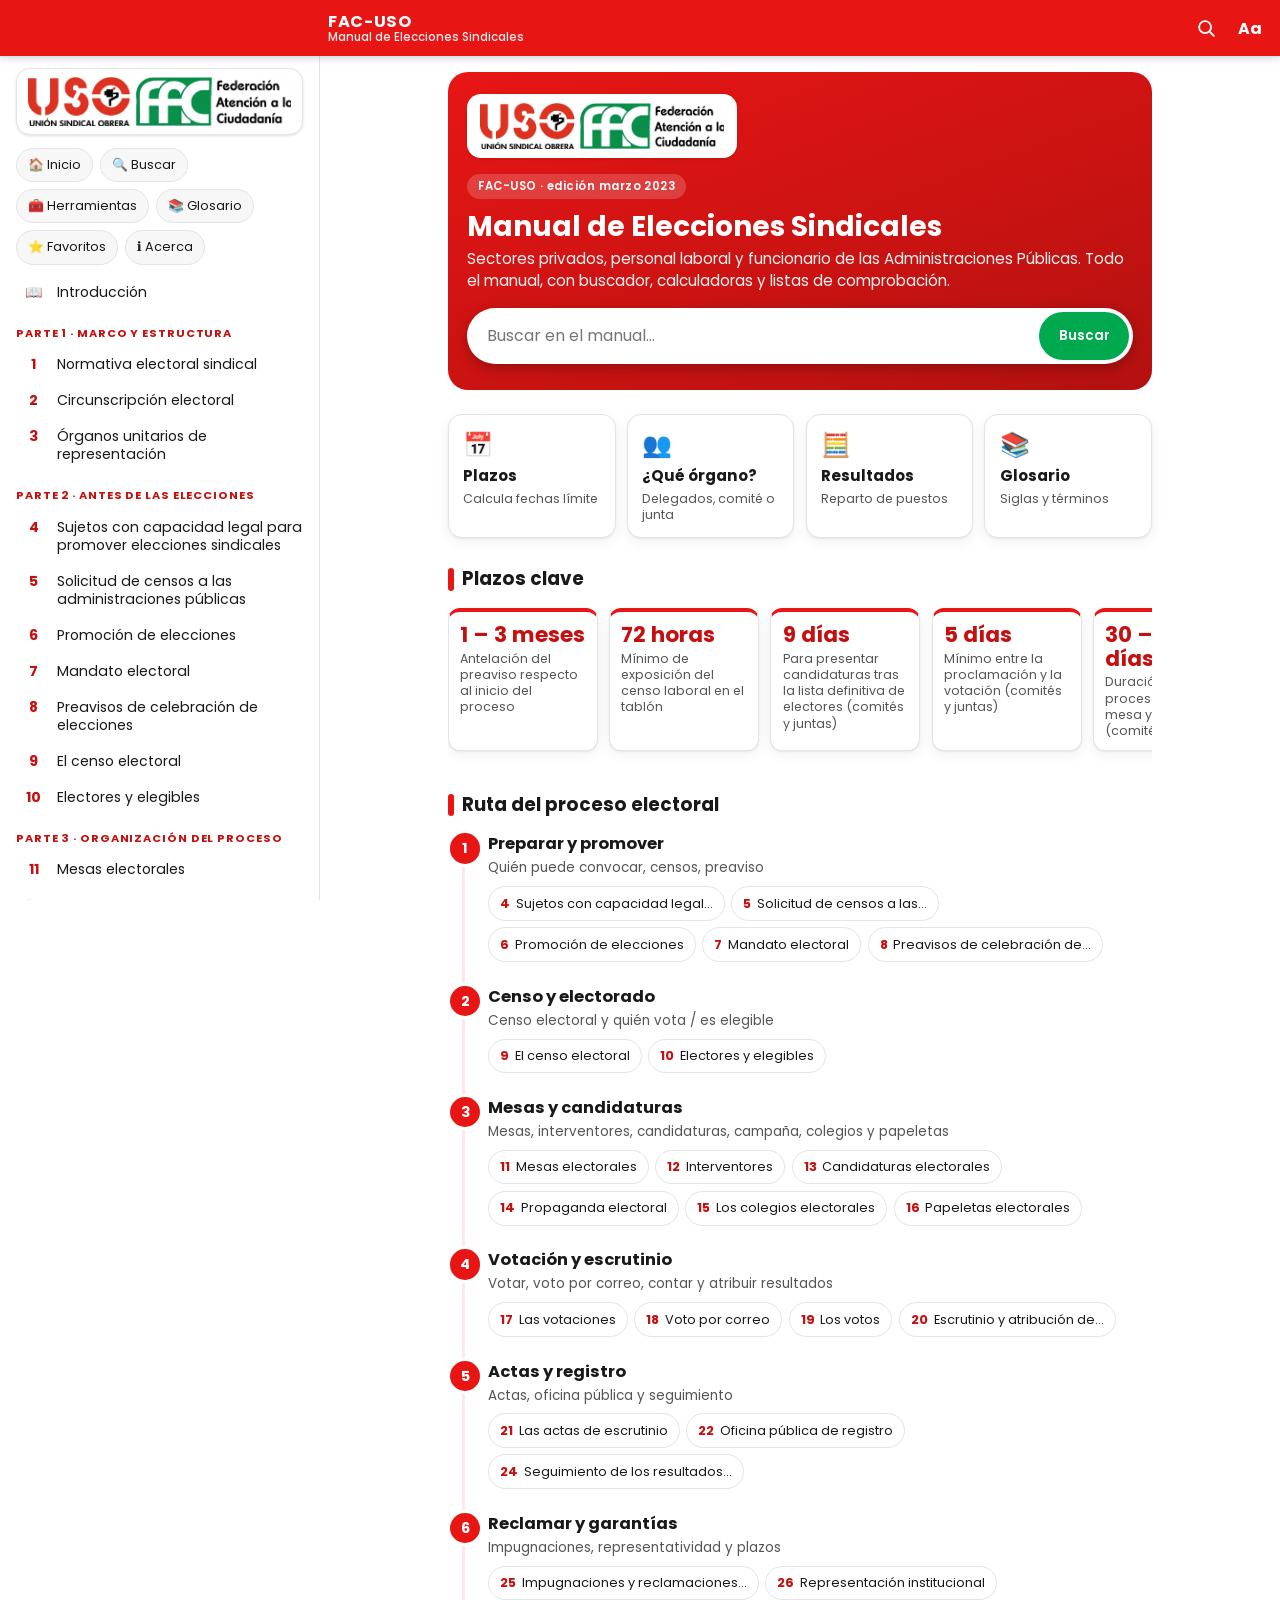
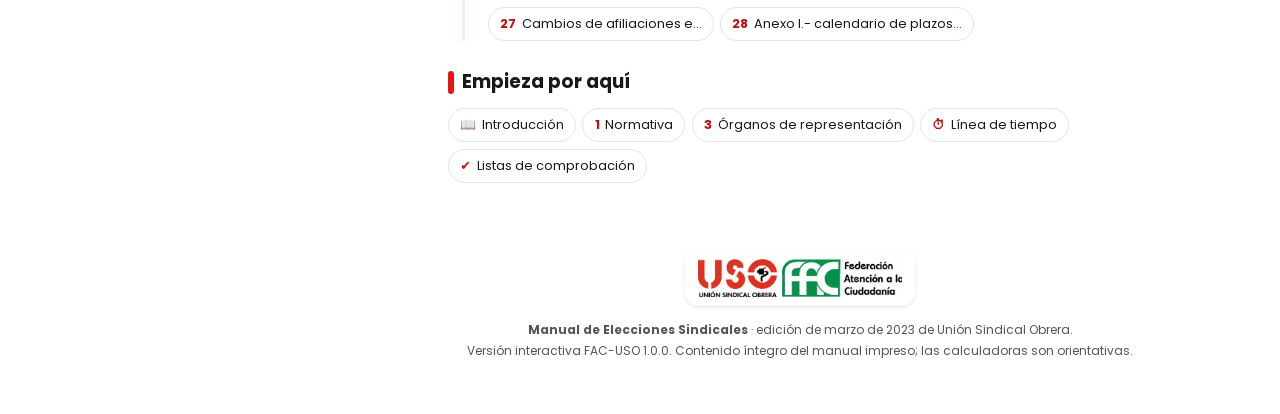
==== commit 952be96c: "Añade el logotipo USO · FFC a la web Aparece en portada, menú lateral, «Acerca» y pie, sobre tarjeta" ====
--- a/docs/index.html
+++ b/docs/index.html
@@ -40,7 +40,7 @@
 </div>
 
 <div id="velo" hidden></div>
-<nav id="menu" aria-label="Índice del manual"><div id="menu-int"></div></nav>
+<nav id="menu" aria-label="Índice del manual"><a class="logo-card menu-logo" href="#/" aria-label="Inicio"><img data-logo alt="USO Unión Sindical Obrera · FFC Federación Atención a la Ciudadanía"></a><div id="menu-int"></div></nav>
 
 <main id="principal" tabindex="-1">
   <div id="aviso-filtro" class="aviso-filtro" hidden></div>
@@ -51,6 +51,7 @@
   <section class="vista" id="v-favoritos" hidden></section>
   <section class="vista" id="v-glosario" hidden></section>
   <section class="vista" id="v-acerca" hidden>
+    <div class="logo-card acerca-logo"><img data-logo alt="USO Unión Sindical Obrera · FFC Federación Atención a la Ciudadanía"></div>
     <div class="vista-cab"><h1>Acerca del manual</h1></div>
     <div class="caja creditos"><h1>Créditos</h1>
 <p><strong>Manual de Elecciones Sindicales</strong> — Sectores privados, personal laboral y funcionario de las Administraciones Públicas.</p>
@@ -2176,6 +2177,7 @@
 </div></article>
   </div>
   <footer class="pie">
+    <div class="logo-card pie-logo"><img data-logo alt="USO Unión Sindical Obrera · FFC Federación Atención a la Ciudadanía"></div>
     <p><strong>Manual de Elecciones Sindicales</strong> · edición de marzo de 2023 de Unión Sindical Obrera.</p>
     <p>Versión interactiva FAC-USO 1.0.0. Contenido íntegro del manual impreso; las calculadoras son orientativas.</p>
   </footer>
@@ -2197,6 +2199,7 @@
 <div id="toast" role="status" aria-live="polite" hidden></div>
 
 <noscript><p style="padding:1rem">Este manual interactivo necesita JavaScript. Puedes consultar el PDF original del manual.</p></noscript>
+<script>window.LOGO="img/logo-uso-ffc.webp";</script>
 <script src="assets/datos.js"></script>
 <script src="assets/qrcode.js"></script>
 <script src="assets/herramientas.js"></script>
--- a/docs/assets/estilos.css
+++ b/docs/assets/estilos.css
@@ -329,3 +329,12 @@
   .callout,.figura,.tabla{break-inside:avoid}
 }
 @media (prefers-reduced-motion:reduce){*{scroll-behavior:auto!important;animation:none!important;transition:none!important}}
+
+/* ---- logotipo USO · FFC ---- */
+.logo-card{display:block;background:#fff;border-radius:14px;padding:.55rem .8rem;box-shadow:0 1px 3px rgba(0,0,0,.12)}
+.logo-card img{display:block;width:100%;height:auto}
+.hero-logo{max-width:270px;margin-bottom:.9rem}
+.menu-logo{margin:calc(env(safe-area-inset-top) + 4px) 1rem .2rem;padding:.5rem .7rem;border:1px solid var(--borde)}
+.pie-logo{max-width:230px;margin:0 auto .9rem}
+.acerca-logo{max-width:320px;margin:.4rem 0 .6rem}
+@media print{.menu-logo{display:none}}
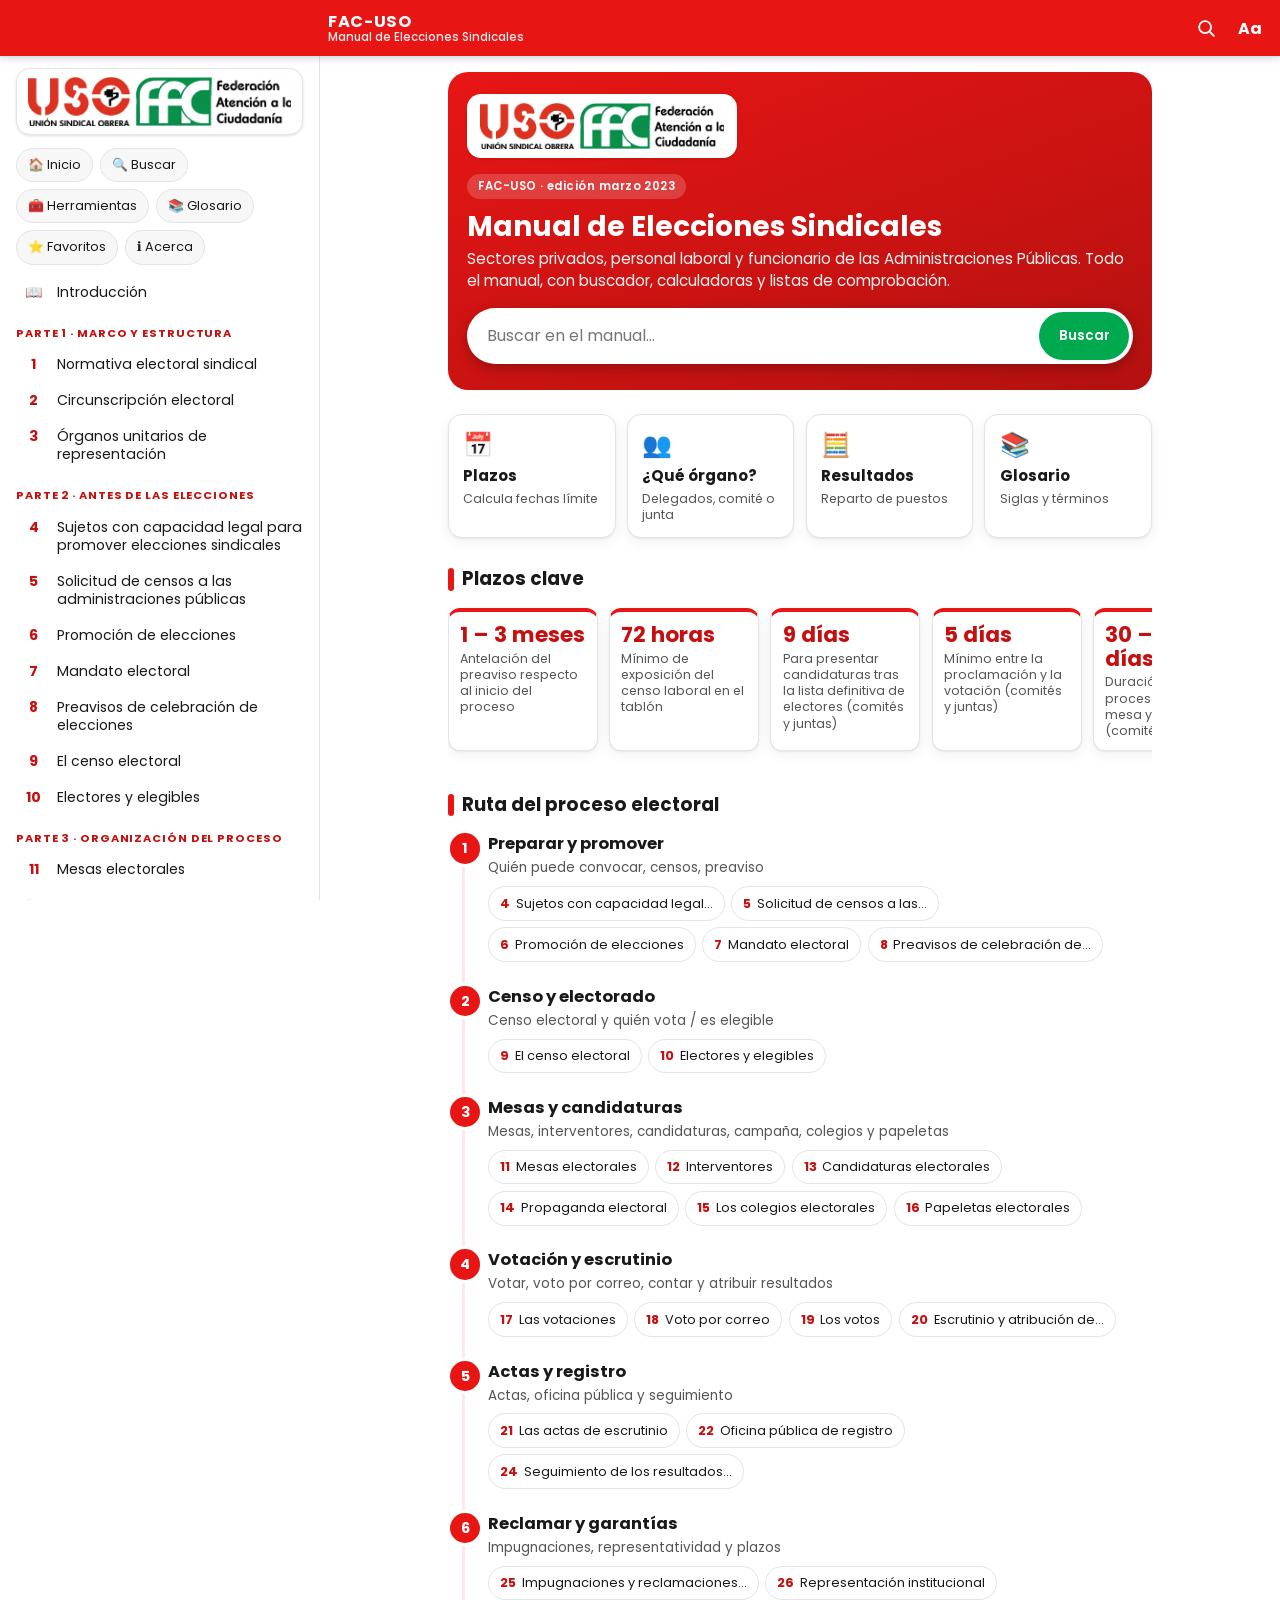
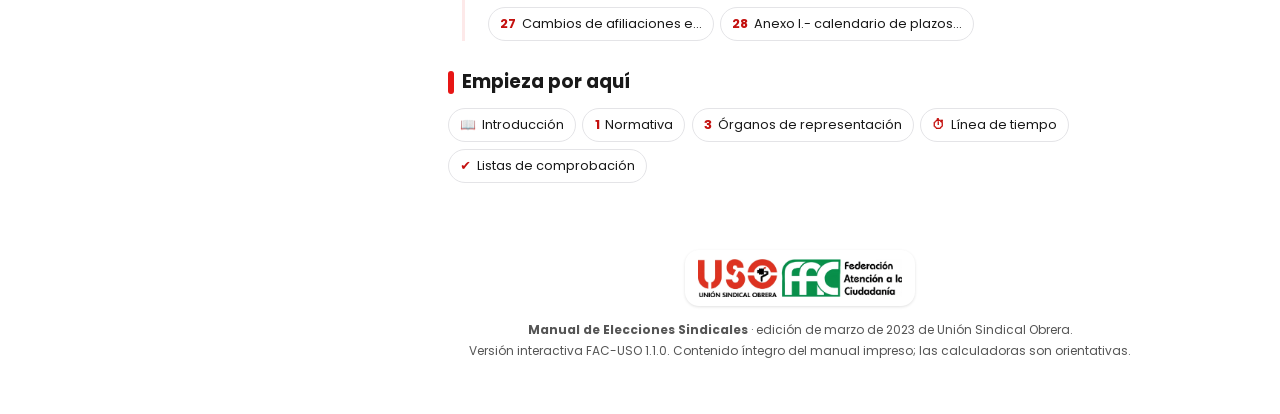
==== commit a7e1df0c: "Regenera docs/ con scripts/construir.py (versión 1.1.0) Co-Authored-By: Claude <noreply@anthropic.co" ====
--- a/docs/index.html
+++ b/docs/index.html
@@ -189,6 +189,10 @@
 <div class="cap-cuerpo">
 
 <p>La determinación de la circunscripción electoral sindical es la siguiente:</p>
+<aside class="callout callout-nota"><div class="callout-head"><span aria-hidden="true" class="callout-ico">📌</span><span class="callout-title">Nota de actualización (FAC-USO Madrid, 18/11/2026)</span></div><div class="callout-body">
+<p>Este capítulo conserva el texto del manual de 2023. El apartado 2.5 cita el <strong>Acuerdo de las Mesas Generales de Negociación de la Administración General del Estado de 16 de diciembre de 2020</strong>: ese acuerdo <strong>fue derogado</strong> por el <strong>Acuerdo de la Mesa General de la AGE de 18 de junio de 2025</strong> (BOE-A-2025-14005), modificado el 22 de abril de 2026 (BOE-A-2026-11688).</p>
+<p>La relación de ministerios y organismos <strong>puede cambiar tras una reestructuración de los departamentos ministeriales</strong>: comprueba siempre el acuerdo y la estructura vigentes antes de preavisar.</p>
+</div></aside>
 <h2 id="s-2-1">2.1. Centro de trabajo</h2>
 <ul>
 <li>Es la <strong>unidad electoral básica</strong> , alrededor de la cual se estructuran las elecciones a representantes de los trabajadores y trabajadoras (RLT). Se define como una unidad productiva o de servicios con organización específica que está registrada a efectos laborales.</li>
@@ -275,6 +279,9 @@
 </li>
 </ul>
 <p class="ref-bloque" data-aud="pub"><span class="ref">(Art. 7.4 de la Ley 9/87).</span></p>
+<aside class="callout callout-nota" data-aud="pub"><div class="callout-head"><span aria-hidden="true" class="callout-ico">📌</span><span class="callout-title">Nota de actualización (FAC-USO Madrid, 18/11/2026)</span></div><div class="callout-body">
+<p>El Acuerdo de 16 de diciembre de 2020 que se cita a continuación <strong>fue derogado</strong> por el Acuerdo de la Mesa General de la AGE de 18 de junio de 2025 (BOE-A-2025-14005), modificado el 22 de abril de 2026 (BOE-A-2026-11688). La lista de ministerios y organismos de su anexo puede cambiar tras una reestructuración ministerial.</p>
+</div></aside>
 <aside class="callout callout-nota" data-aud="pub"><div class="callout-head"><span aria-hidden="true" class="callout-ico">📌</span><span class="callout-title">Nota muy importante</span></div><div class="callout-body">
 <p>Dispone el artº. 39.4 del EBEP que <em>“el establecimiento de las unidades electorales se regulará por el Estado y por cada Comunidad Autónoma dentro del ámbito de sus competencias legislativas.</em> Previo acuerdo con las organizaciones sindicales legitimadas en los artículos 6 y 7 de la Ley Orgánica 11/1985, de 2 de agosto, de Libertad Sindical, los órganos de gobierno de las Administraciones públicas podrán modificar o establecer unidades electorales (…)”.</p>
 <p>En cumplimiento de lo anterior, el RDL 20/2012, de 13 de julio, en su art. 12.1, modificado por el art. 6 RDL 1/2015, de 27 de febrero, en relación con la Ley 25/2015, de 28 de julio, establece una nueva configuración de las unidades electorales en la administración general del estado, que sustituye a la contenida en el artº. 7, apartados 1 y 2, de la Ley 9/87.</p>
@@ -1208,7 +1215,7 @@
 <p>Las personas trabajadoras con contrato eventual de cualquier tipo o a tiempo parcial estarán representadas en los órganos de representación en igualdad de condiciones que las personas trabajadoras fijas en plantilla.</p>
 <p>El número de representantes se establece a partir de confeccionar el siguiente censo de trabajadores y trabajadoras:</p>
 <p>a.- Personas trabajadoras fijas : 1 x 1. b.- Contratos fijos discontinuos o con contrato superior a un año: 1 x 1.</p>
-<p>c.- Personas trabajadoras con contrato inferior a un año y que a la fecha de las votaciones lleven al menos un mes trabajando: 1 x 200 días de trabajo (conjunto de trabajadores).</p>
+<p>c.- Personas trabajadoras con contrato inferior a un año y que a la fecha de las votaciones lleven al menos un mes trabajando: 1 x 200 días de trabajo o fracción (conjunto de trabajadores).</p>
 <p class="ref-bloque"><span class="ref">(Art. 72 E.T.)</span></p>
 <p>A efectos del cómputo de los 200 días, se contabilizarán tanto los días efectivamente trabajados como los días de descanso, incluyendo descanso semanal, festivos y vacaciones anuales.</p>
 <p>Igualmente se contabilizarán los días trabajados por la totalidad de los trabajadores y trabajadoras que hayan estado contratadas por término de hasta un año en el momento de la iniciación del proceso electoral (constitución de la mesa electoral).</p>
@@ -2179,7 +2186,7 @@
   <footer class="pie">
     <div class="logo-card pie-logo"><img data-logo alt="USO Unión Sindical Obrera · FFC Federación Atención a la Ciudadanía"></div>
     <p><strong>Manual de Elecciones Sindicales</strong> · edición de marzo de 2023 de Unión Sindical Obrera.</p>
-    <p>Versión interactiva FAC-USO 1.0.0. Contenido íntegro del manual impreso; las calculadoras son orientativas.</p>
+    <p>Versión interactiva FAC-USO 1.1.0. Contenido íntegro del manual impreso; las calculadoras son orientativas.</p>
   </footer>
 </main>
 
--- a/docs/assets/estilos.css
+++ b/docs/assets/estilos.css
@@ -304,6 +304,7 @@
 .lb-barra button{width:46px;height:46px;border-radius:50%;border:0;background:#333;color:#fff;font-size:1.5rem}
 .lb-lienzo{flex:1;overflow:auto;-webkit-overflow-scrolling:touch;touch-action:pan-x pan-y pinch-zoom;text-align:center}
 .lb-lienzo img{width:100%;max-width:none;background:#fff;display:inline-block;vertical-align:top}
+.aviso-version{position:fixed;left:50%;width:max-content;transform:translateX(-50%);bottom:calc(var(--tabs-h) + env(safe-area-inset-bottom) + 16px);z-index:60;min-height:44px;max-width:calc(100vw - 32px);border:0;border-radius:99px;padding:.6rem 1.1rem;background:var(--verde);color:#fff;font:inherit;font-size:.85rem;font-weight:600;box-shadow:0 4px 16px rgba(0,0,0,.3);cursor:pointer}
 #toast{position:fixed;left:50%;transform:translateX(-50%);bottom:calc(var(--tabs-h) + env(safe-area-inset-bottom) + 16px);background:#191919;color:#fff;padding:.6rem 1.1rem;border-radius:99px;font-size:.85rem;z-index:120;box-shadow:0 6px 20px rgba(0,0,0,.35);max-width:90vw}
 .pie{max-width:var(--lectura);margin:1rem auto 0;padding:1.2rem 1rem;color:var(--txt2);font-size:.75rem;text-align:center;line-height:1.5}
 .pie p{margin:.2rem 0}
